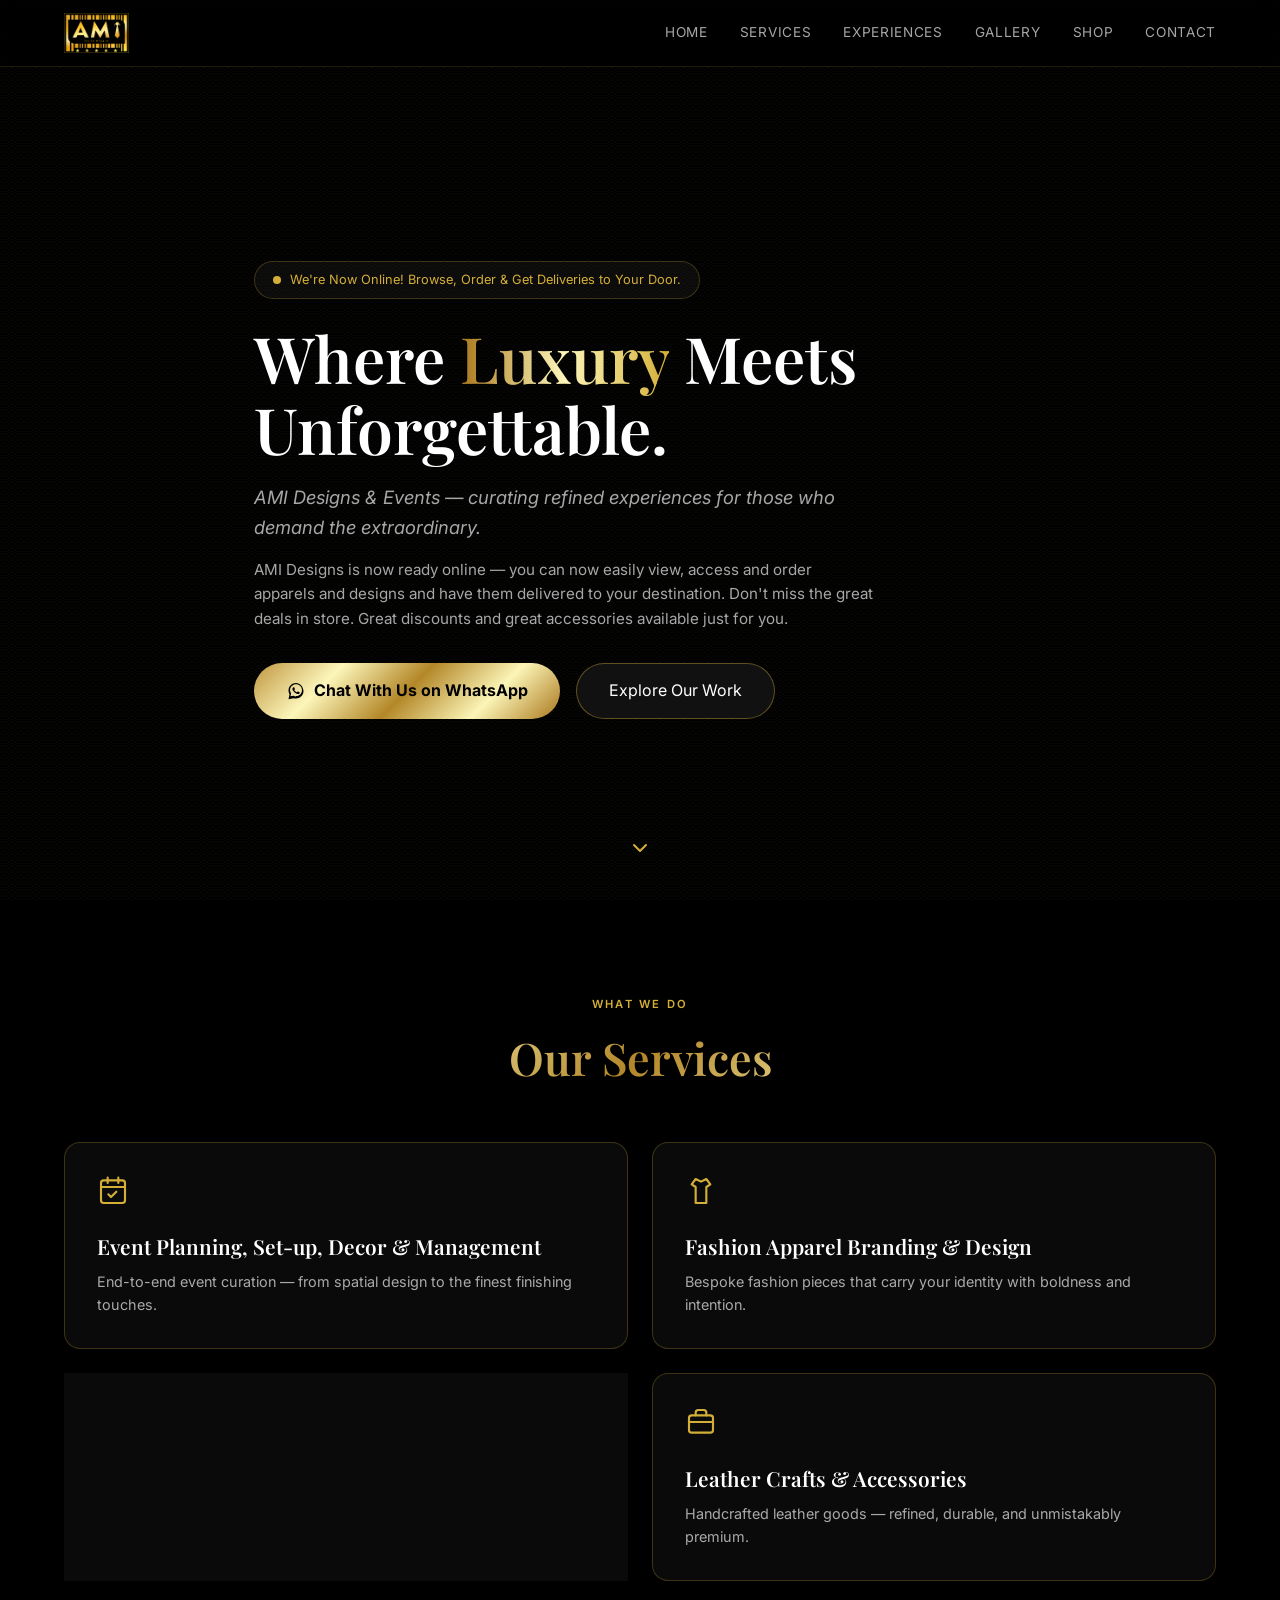
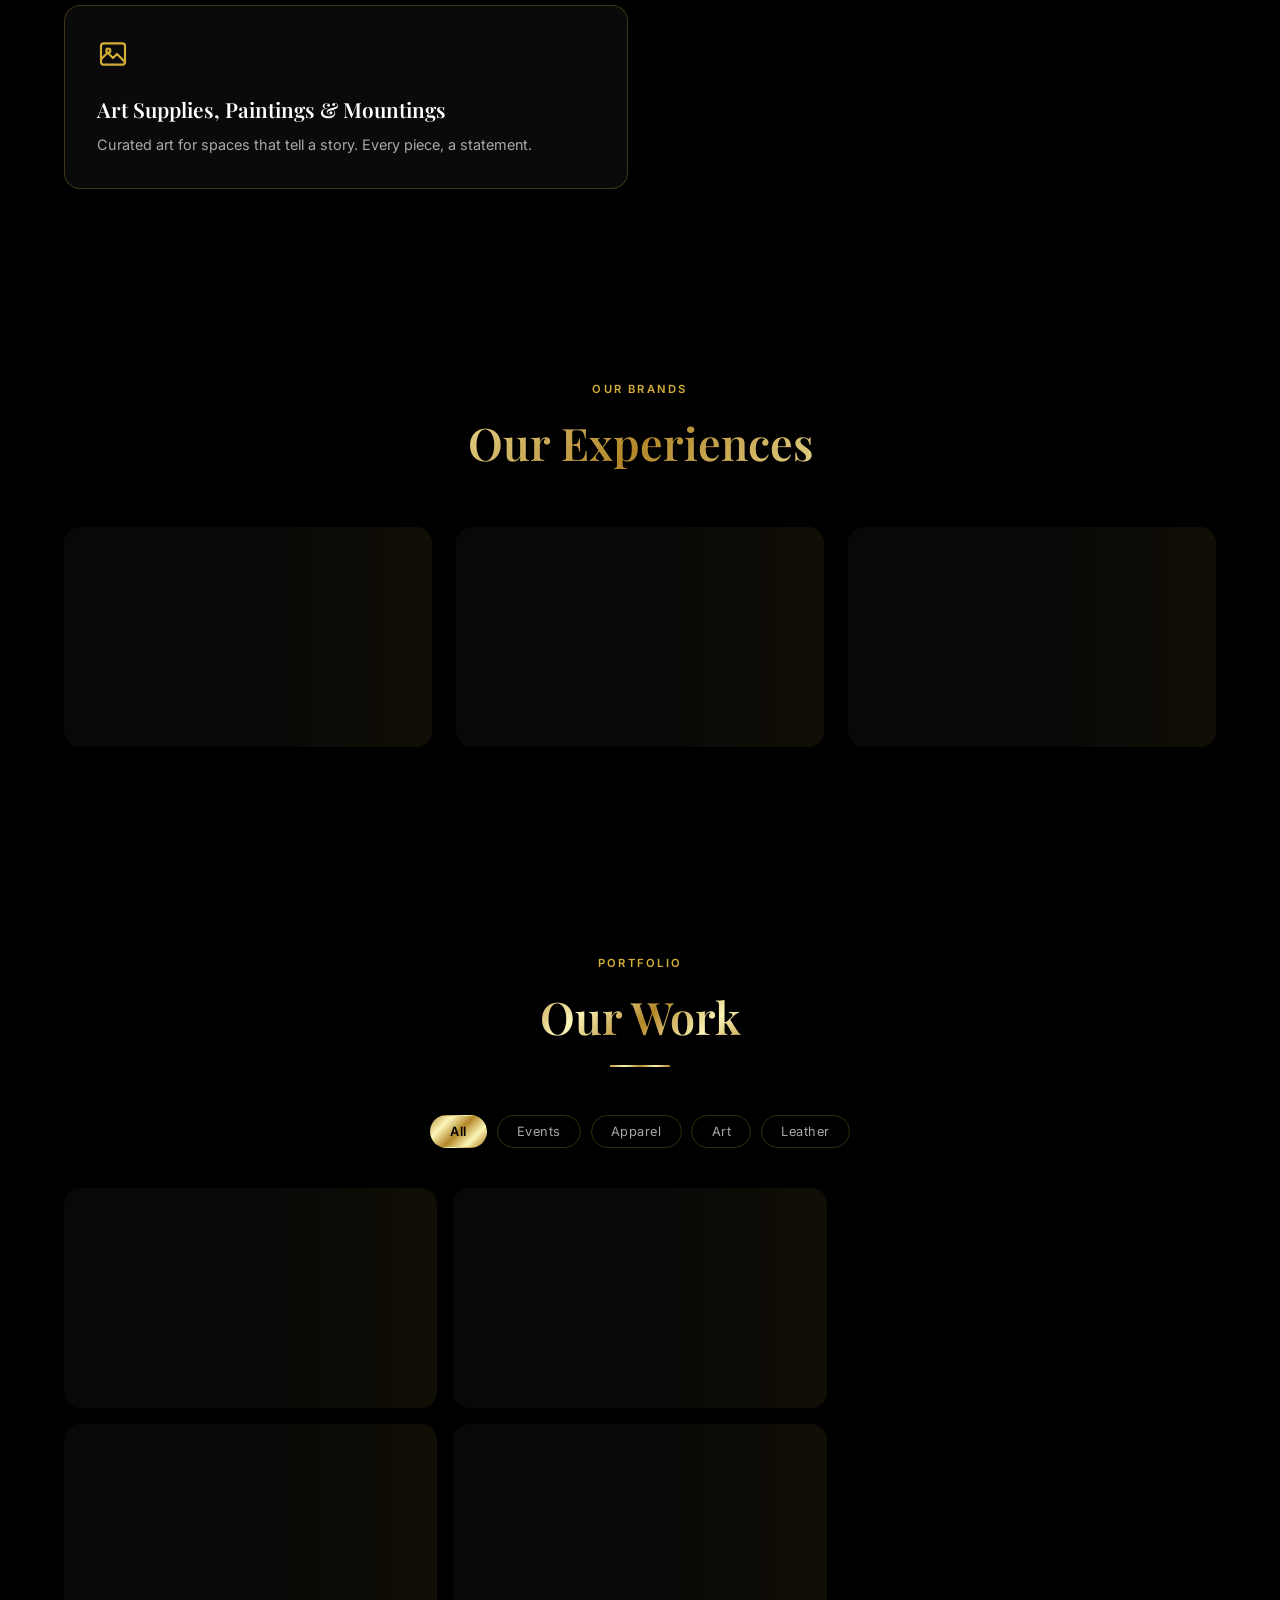
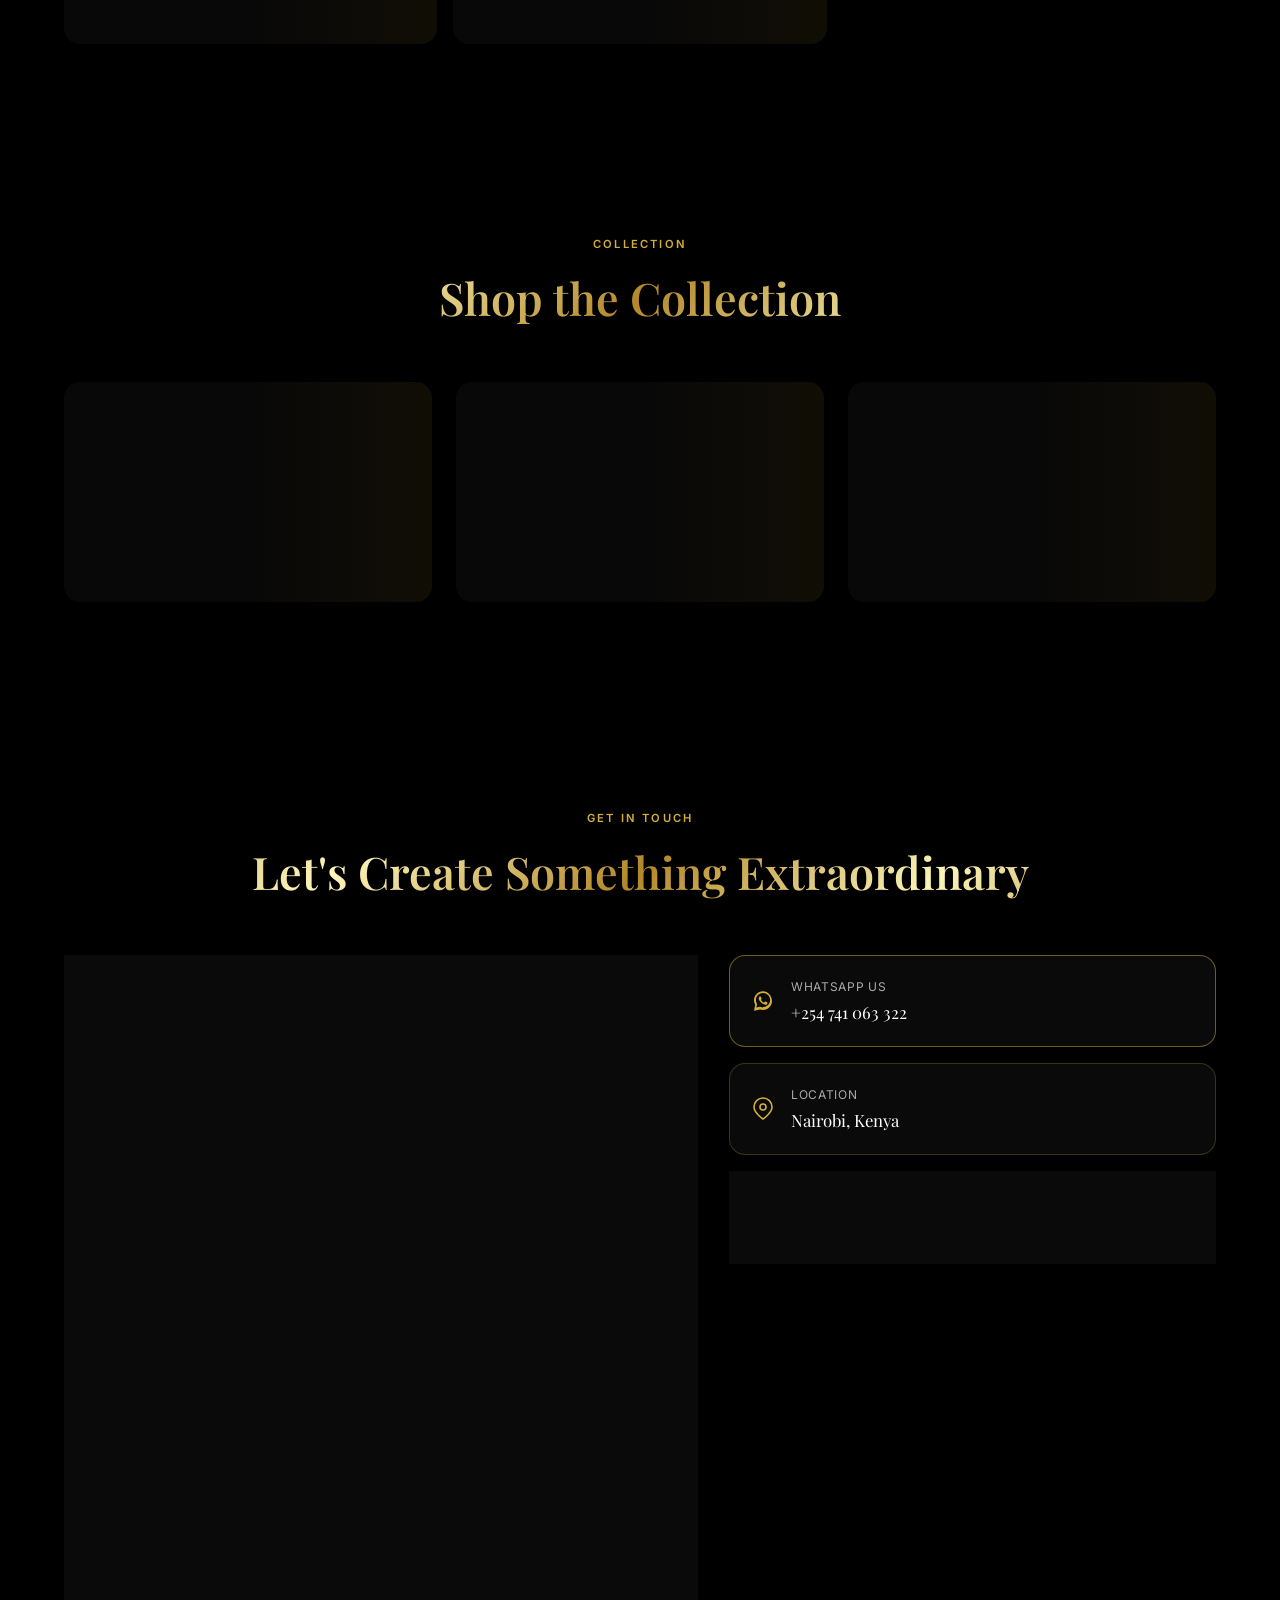
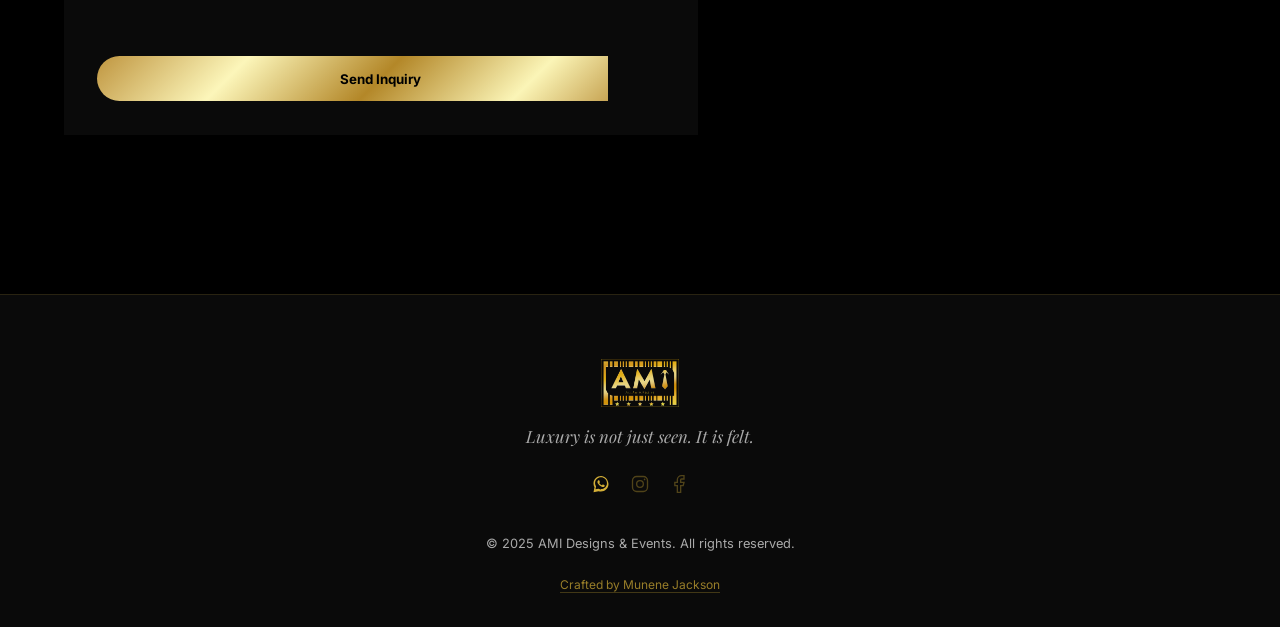
==== index.html @ a90c218c "De-AI pass: outline-only icons, remove em-dashes/emoji from UI copy, reserve gold for positive signa" ====
<!DOCTYPE html>
<html lang="en">
<head>
<meta charset="UTF-8">
<meta name="viewport" content="width=device-width, initial-scale=1.0">
<title>AMI Designs & Events — Where Luxury Meets Unforgettable</title>
<meta name="description" content="AMI Designs & Events — curating refined experiences in event planning, fashion apparel, leather crafts and bespoke art.">
<meta name="theme-color" content="#D4AF37">
<link rel="manifest" href="/manifest.json">
<link rel="icon" type="image/png" sizes="32x32" href="/assets/icons/favicon-32.png">
<link rel="icon" type="image/png" sizes="64x64" href="/assets/icons/favicon-64.png">
<link rel="apple-touch-icon" href="/assets/icons/icon-192.png">

<link rel="preconnect" href="https://fonts.googleapis.com">
<link rel="preconnect" href="https://fonts.gstatic.com" crossorigin>
<link href="https://fonts.googleapis.com/css2?family=Playfair+Display:wght@500;600;700&family=Inter:wght@400;500;600;700&display=swap" rel="stylesheet">

<script src="https://cdn.jsdelivr.net/npm/@supabase/supabase-js@2"></script>
<script src="https://cdn.jsdelivr.net/npm/davidshimjs-qrcodejs@0.0.2/qrcode.min.js"></script>
<script src="https://cdn.jsdelivr.net/npm/html5-qrcode@2.3.8/html5-qrcode.min.js"></script>
<link rel="stylesheet" href="/css/style.css">
</head>
<body>

<!-- ============ HEADER / NAV ============ -->
<header class="site-header">
  <div class="container nav-inner">
    <a href="#home" id="logo-trigger" class="logo-mark" aria-label="AMI Designs & Events — Home">
      <img src="/assets/logo.png" alt="AMI Designs & Events logo" height="44">
    </a>

    <nav class="main-nav" aria-label="Main navigation">
      <a href="#home">Home</a>
      <a href="#services">Services</a>
      <a href="#experiences">Experiences</a>
      <a href="#gallery">Gallery</a>
      <a href="#shop">Shop</a>
      <a href="#contact">Contact</a>
    </nav>

    <button class="hamburger" aria-label="Open menu" aria-expanded="false">
      <span></span><span></span><span></span>
    </button>
  </div>

  <nav class="mobile-nav" aria-label="Mobile navigation" hidden>
    <a href="#home">Home</a>
    <a href="#services">Services</a>
      <a href="#experiences">Experiences</a>
    <a href="#gallery">Gallery</a>
    <a href="#shop">Shop</a>
    <a href="#contact">Contact</a>
  </nav>
</header>

<!-- ============ HERO ============ -->
<section id="home" class="hero">
  <div class="container hero-inner">

    <div class="hero-badge fade-up" style="--delay:100ms">
      <span class="badge-dot"></span>
      We're Now Online! Browse, Order & Get Deliveries to Your Door.
    </div>

    <h1 class="hero-title fade-up" style="--delay:200ms">
      Where <span class="shimmer-text">Luxury</span> Meets Unforgettable.
    </h1>

    <p class="hero-subtitle fade-up" style="--delay:300ms">
      AMI Designs & Events — curating refined experiences for those who demand the extraordinary.
    </p>

    <p class="hero-copy fade-up" style="--delay:400ms">
      AMI Designs is now ready online — you can now easily view, access and order apparels
      and designs and have them delivered to your destination. Don't miss the great deals
      in store. Great discounts and great accessories available just for you.
    </p>

    <div class="hero-actions fade-up" style="--delay:500ms">
      <a class="btn-primary" href="https://wa.me/254741063322?text=Hi%20AMI%20Designs!%20I'd%20like%20to%20know%20more%20about%20your%20services."
         target="_blank" rel="noopener">
        <svg width="20" height="20" viewBox="0 0 32 32" fill="currentColor" aria-hidden="true">
          <path d="M16.02 3C9.4 3 4 8.4 4 15.02c0 2.2.58 4.28 1.6 6.06L4 29l8.1-1.56a11.9 11.9 0 0 0 3.9.66C22.6 28.1 28 22.7 28 16.08 28 9.46 22.62 3 16.02 3zm0 21.6c-1.32 0-2.6-.28-3.78-.82l-.27-.14-4.8.92.94-4.68-.16-.28a9.4 9.4 0 0 1-1.42-4.98c0-5.2 4.24-9.4 9.5-9.4 5.24 0 9.48 4.2 9.48 9.4 0 5.2-4.24 9.4-9.5 9.4zm5.2-7.02c-.28-.14-1.66-.82-1.92-.9-.26-.1-.44-.14-.64.14-.18.28-.74.9-.9 1.08-.16.18-.34.2-.62.08-.28-.14-1.18-.44-2.24-1.4-.82-.74-1.38-1.66-1.54-1.94-.16-.28-.02-.44.12-.58.12-.12.28-.32.42-.48.14-.16.18-.28.28-.46.1-.18.04-.34-.02-.48-.06-.14-.64-1.56-.88-2.14-.24-.56-.48-.48-.64-.5h-.56c-.18 0-.48.08-.74.36-.26.28-1 .98-1 2.4 0 1.42 1.02 2.78 1.16 2.98.14.2 2.02 3.14 4.94 4.4.68.3 1.22.48 1.64.6.68.22 1.32.18 1.82.1.56-.08 1.66-.68 1.9-1.34.24-.66.24-1.22.16-1.34-.08-.12-.26-.18-.54-.32z"/>
        </svg>
        Chat With Us on WhatsApp
      </a>
      <a class="btn-secondary" href="#gallery">Explore Our Work</a>
    </div>

    <a href="#services" class="scroll-cue" aria-label="Scroll down">
      <svg width="24" height="24" viewBox="0 0 24 24" fill="none" stroke="#D4AF37" stroke-width="2" stroke-linecap="round" stroke-linejoin="round" aria-hidden="true">
        <path d="M6 9l6 6 6-6"/>
      </svg>
    </a>

  </div>
</section>

<!-- ============ SERVICES ============ -->
<section id="services" class="services">
  <div class="container">
    <div class="section-head fade-up-scroll">
      <p class="eyebrow">What We Do</p>
      <h2 class="section-title gold-text">Our Services</h2>
    </div>

    <div class="services-grid">

      <div class="glass-card service-card fade-up-scroll" style="--delay:0ms">
        <div class="service-icon">
          <svg width="32" height="32" viewBox="0 0 24 24" fill="none" stroke="currentColor" stroke-width="1.6" stroke-linecap="round" stroke-linejoin="round" aria-hidden="true">
            <rect x="3" y="4" width="18" height="17" rx="2"/>
            <path d="M3 9h18"/><path d="M8 2v4"/><path d="M16 2v4"/>
            <path d="M8.5 14.5l2 2 4-4"/>
          </svg>
        </div>
        <h3 class="service-title">Event Planning, Set-up, Decor &amp; Management</h3>
        <p class="service-desc">End-to-end event curation — from spatial design to the finest finishing touches.</p>
      </div>

      <div class="glass-card service-card fade-up-scroll" style="--delay:100ms">
        <div class="service-icon">
          <svg width="32" height="32" viewBox="0 0 24 24" fill="none" stroke="currentColor" stroke-width="1.6" stroke-linecap="round" stroke-linejoin="round" aria-hidden="true">
            <path d="M8 3l4 2 4-2 3 4-3 2v12H8V9L5 7l3-4z"/>
          </svg>
        </div>
        <h3 class="service-title">Fashion Apparel Branding &amp; Design</h3>
        <p class="service-desc">Bespoke fashion pieces that carry your identity with boldness and intention.</p>
      </div>

      <div class="glass-card service-card fade-up-scroll" style="--delay:200ms">
        <div class="service-icon">
          <svg width="32" height="32" viewBox="0 0 24 24" fill="none" stroke="currentColor" stroke-width="1.6" stroke-linecap="round" stroke-linejoin="round" aria-hidden="true">
            <path d="M3 21c3-1 5-3 6-6l9-9-3-3-9 9c-3 1-5 3-6 6z"/>
            <circle cx="18" cy="6" r="1.4"/>
          </svg>
        </div>
        <h3 class="service-title">Customized Art &amp; Event Packages</h3>
        <p class="service-desc">Tailored creative packages for clients who refuse to settle for ordinary.</p>
      </div>

      <div class="glass-card service-card fade-up-scroll" style="--delay:300ms">
        <div class="service-icon">
          <svg width="32" height="32" viewBox="0 0 24 24" fill="none" stroke="currentColor" stroke-width="1.6" stroke-linecap="round" stroke-linejoin="round" aria-hidden="true">
            <path d="M8 7V5a2 2 0 0 1 2-2h4a2 2 0 0 1 2 2v2"/>
            <rect x="3" y="7" width="18" height="13" rx="2"/>
            <path d="M3 12h18"/>
          </svg>
        </div>
        <h3 class="service-title">Leather Crafts &amp; Accessories</h3>
        <p class="service-desc">Handcrafted leather goods — refined, durable, and unmistakably premium.</p>
      </div>

      <div class="glass-card service-card fade-up-scroll" style="--delay:400ms">
        <div class="service-icon">
          <svg width="32" height="32" viewBox="0 0 24 24" fill="none" stroke="currentColor" stroke-width="1.6" stroke-linecap="round" stroke-linejoin="round" aria-hidden="true">
            <rect x="3" y="4" width="18" height="16" rx="2"/>
            <circle cx="8.5" cy="9.5" r="1.5"/>
            <path d="M3 16l5-5 4 4 3-3 6 6"/>
          </svg>
        </div>
        <h3 class="service-title">Art Supplies, Paintings &amp; Mountings</h3>
        <p class="service-desc">Curated art for spaces that tell a story. Every piece, a statement.</p>
      </div>

    </div>
  </div>
</section>

<!-- ============ EXPERIENCES / SUB-BRANDS ============ -->
<section id="experiences" class="experiences">
  <div class="container">
    <div class="section-head fade-up-scroll">
      <p class="eyebrow">Our Brands</p>
      <h2 class="section-title gold-text">Our Experiences</h2>
    </div>

    <div id="brands-grid" class="brands-grid" aria-live="polite">
      <div class="gallery-skeleton"></div>
      <div class="gallery-skeleton"></div>
      <div class="gallery-skeleton"></div>
    </div>

    <p id="brands-empty" class="gallery-empty" hidden>More experiences coming soon.</p>
  </div>
</section>

<!-- Brand Detail Modal -->
<div id="brand-modal" class="lightbox brand-modal" hidden>
  <button class="lightbox-close brand-modal-close" aria-label="Close">&times;</button>
  <div class="brand-modal-content glass-card">
    <img id="brand-modal-img" class="brand-modal-img" src="" alt="" hidden>
    <p id="brand-modal-tagline" class="eyebrow"></p>
    <h3 id="brand-modal-name" class="brand-modal-name gold-text"></h3>
    <p id="brand-modal-description" class="brand-modal-description"></p>
    <ul id="brand-modal-highlights" class="brand-modal-highlights"></ul>
    <div id="brand-modal-tickets" class="brand-modal-tickets" hidden>
      <hr class="brand-modal-divider">
      <p class="eyebrow">Upcoming Event</p>
      <h4 id="event-title" class="event-title"></h4>
      <p id="event-meta" class="event-meta"></p>
      <p id="event-description" class="event-description"></p>
      <div id="ticket-types-list" class="ticket-types-list"></div>
    </div>
  </div>
</div>

<!-- ============ GALLERY ============ -->
<section id="gallery" class="gallery">
  <div class="container">
    <div class="section-head fade-up-scroll">
      <p class="eyebrow">Portfolio</p>
      <h2 class="section-title gold-text gallery-heading">Our Work</h2>
    </div>

    <div class="filter-tabs" role="tablist" aria-label="Filter gallery by category">
      <button class="filter-tab active" data-filter="All">All</button>
      <button class="filter-tab" data-filter="Events">Events</button>
      <button class="filter-tab" data-filter="Apparel">Apparel</button>
      <button class="filter-tab" data-filter="Art">Art</button>
      <button class="filter-tab" data-filter="Leather">Leather</button>
    </div>

    <div id="gallery-grid" class="gallery-grid" aria-live="polite">
      <!-- Skeleton loaders shown by default while Supabase data loads -->
      <div class="gallery-skeleton"></div>
      <div class="gallery-skeleton"></div>
      <div class="gallery-skeleton"></div>
      <div class="gallery-skeleton"></div>
    </div>

    <p id="gallery-empty" class="gallery-empty" hidden>
      No gallery items yet — check back soon.
    </p>
  </div>
</section>

<!-- ============ SHOP ============ -->
<section id="shop" class="shop">
  <div class="container">
    <div class="section-head fade-up-scroll">
      <p class="eyebrow">Collection</p>
      <h2 class="section-title gold-text">Shop the Collection</h2>
    </div>

    <div id="shop-categories-grid" class="brands-grid" aria-live="polite">
      <div class="gallery-skeleton"></div>
      <div class="gallery-skeleton"></div>
      <div class="gallery-skeleton"></div>
    </div>

    <p id="shop-categories-empty" class="gallery-empty" hidden>
      No categories yet — check back soon.
    </p>
  </div>
</section>

<!-- ============ CONTACT ============ -->
<section id="contact" class="contact">
  <div class="container">
    <div class="section-head fade-up-scroll">
      <p class="eyebrow">Get In Touch</p>
      <h2 class="section-title gold-text">Let's Create Something Extraordinary</h2>
    </div>

    <div class="contact-grid">

      <form id="inquiry-form" class="glass-card contact-form fade-up-scroll" style="--delay:0ms" novalidate>
        <div class="form-row">
          <label for="inq-name">Name</label>
          <input type="text" id="inq-name" name="name" required autocomplete="name">
        </div>

        <div class="form-row">
          <label for="inq-email">Email</label>
          <input type="email" id="inq-email" name="email" required autocomplete="email">
        </div>

        <div class="form-row">
          <label for="inq-phone">Phone</label>
          <input type="tel" id="inq-phone" name="phone" required autocomplete="tel">
        </div>

        <div class="form-row">
          <label for="inq-event-type">Event Type</label>
          <select id="inq-event-type" name="event_type" required>
            <option value="" disabled selected>Select an event type</option>
            <option value="Wedding">Wedding</option>
            <option value="Corporate">Corporate</option>
            <option value="Birthday">Birthday</option>
            <option value="Fashion Shoot">Fashion Shoot</option>
            <option value="Private Function">Private Function</option>
            <option value="Other">Other</option>
          </select>
        </div>

        <div class="form-row">
          <label for="inq-date">Event Date</label>
          <input type="date" id="inq-date" name="event_date">
        </div>

        <div class="form-row">
          <label for="inq-budget">Budget Range</label>
          <select id="inq-budget" name="budget">
            <option value="" disabled selected>Select a budget range</option>
            <option value="Under KES 50,000">Under KES 50,000</option>
            <option value="KES 50,000 - 150,000">KES 50,000 - 150,000</option>
            <option value="KES 150,000 - 500,000">KES 150,000 - 500,000</option>
            <option value="KES 500,000+">KES 500,000+</option>
          </select>
        </div>

        <div class="form-row">
          <label for="inq-message">Message</label>
          <textarea id="inq-message" name="message" rows="4" required></textarea>
        </div>

        <button type="submit" class="btn-primary form-submit-btn">
          <span class="btn-text">Send Inquiry</span>
        </button>
      </form>

      <div class="contact-info fade-up-scroll" style="--delay:150ms">
        <a class="glass-card contact-info-item whatsapp-highlight" href="https://wa.me/254741063322?text=Hi%20AMI%20Designs!%20I'd%20like%20to%20enquire%20about%20your%20services." target="_blank" rel="noopener">
          <svg width="24" height="24" viewBox="0 0 32 32" fill="currentColor" aria-hidden="true">
            <path d="M16.02 3C9.4 3 4 8.4 4 15.02c0 2.2.58 4.28 1.6 6.06L4 29l8.1-1.56a11.9 11.9 0 0 0 3.9.66C22.6 28.1 28 22.7 28 16.08 28 9.46 22.62 3 16.02 3zm0 21.6c-1.32 0-2.6-.28-3.78-.82l-.27-.14-4.8.92.94-4.68-.16-.28a9.4 9.4 0 0 1-1.42-4.98c0-5.2 4.24-9.4 9.5-9.4 5.24 0 9.48 4.2 9.48 9.4 0 5.2-4.24 9.4-9.5 9.4zm5.2-7.02c-.28-.14-1.66-.82-1.92-.9-.26-.1-.44-.14-.64.14-.18.28-.74.9-.9 1.08-.16.18-.34.2-.62.08-.28-.14-1.18-.44-2.24-1.4-.82-.74-1.38-1.66-1.54-1.94-.16-.28-.02-.44.12-.58.12-.12.28-.32.42-.48.14-.16.18-.28.28-.46.1-.18.04-.34-.02-.48-.06-.14-.64-1.56-.88-2.14-.24-.56-.48-.48-.64-.5h-.56c-.18 0-.48.08-.74.36-.26.28-1 .98-1 2.4 0 1.42 1.02 2.78 1.16 2.98.14.2 2.02 3.14 4.94 4.4.68.3 1.22.48 1.64.6.68.22 1.32.18 1.82.1.56-.08 1.66-.68 1.9-1.34.24-.66.24-1.22.16-1.34-.08-.12-.26-.18-.54-.32z"/>
          </svg>
          <div>
            <p class="contact-info-label">WhatsApp Us</p>
            <p class="contact-info-value">+254 741 063 322</p>
          </div>
        </a>

        <div class="glass-card contact-info-item">
          <svg width="24" height="24" viewBox="0 0 24 24" fill="none" stroke="currentColor" stroke-width="1.6" stroke-linecap="round" stroke-linejoin="round" aria-hidden="true">
            <path d="M21 10c0 6-9 12-9 12s-9-6-9-12a9 9 0 0 1 18 0z"/>
            <circle cx="12" cy="10" r="3"/>
          </svg>
          <div>
            <p class="contact-info-label">Location</p>
            <p class="contact-info-value">Nairobi, Kenya</p>
          </div>
        </div>

        <div class="glass-card contact-info-item">
          <svg width="24" height="24" viewBox="0 0 24 24" fill="none" stroke="currentColor" stroke-width="1.6" stroke-linecap="round" stroke-linejoin="round" aria-hidden="true">
            <rect x="3" y="5" width="18" height="14" rx="2"/>
            <path d="M3 7l9 6 9-6"/>
          </svg>
          <div>
            <p class="contact-info-label">Email</p>
            <p class="contact-info-value">artmadeitems@gmail.com</p>
          </div>
        </div>
      </div>

    </div>
  </div>
</section>

<!-- ============ FOOTER ============ -->
<footer class="site-footer">
  <div class="container footer-inner">
    <img src="/assets/logo.png" alt="AMI Designs & Events logo" class="footer-logo">
    <p class="footer-tagline">Luxury is not just seen. It is felt.</p>

    <div class="footer-socials">
      <a href="https://wa.me/254741063322" target="_blank" rel="noopener" aria-label="WhatsApp">
        <svg width="20" height="20" viewBox="0 0 32 32" fill="currentColor" aria-hidden="true">
          <path d="M16.02 3C9.4 3 4 8.4 4 15.02c0 2.2.58 4.28 1.6 6.06L4 29l8.1-1.56a11.9 11.9 0 0 0 3.9.66C22.6 28.1 28 22.7 28 16.08 28 9.46 22.62 3 16.02 3zm0 21.6c-1.32 0-2.6-.28-3.78-.82l-.27-.14-4.8.92.94-4.68-.16-.28a9.4 9.4 0 0 1-1.42-4.98c0-5.2 4.24-9.4 9.5-9.4 5.24 0 9.48 4.2 9.48 9.4 0 5.2-4.24 9.4-9.5 9.4zm5.2-7.02c-.28-.14-1.66-.82-1.92-.9-.26-.1-.44-.14-.64.14-.18.28-.74.9-.9 1.08-.16.18-.34.2-.62.08-.28-.14-1.18-.44-2.24-1.4-.82-.74-1.38-1.66-1.54-1.94-.16-.28-.02-.44.12-.58.12-.12.28-.32.42-.48.14-.16.18-.28.28-.46.1-.18.04-.34-.02-.48-.06-.14-.64-1.56-.88-2.14-.24-.56-.48-.48-.64-.5h-.56c-.18 0-.48.08-.74.36-.26.28-1 .98-1 2.4 0 1.42 1.02 2.78 1.16 2.98.14.2 2.02 3.14 4.94 4.4.68.3 1.22.48 1.64.6.68.22 1.32.18 1.82.1.56-.08 1.66-.68 1.9-1.34.24-.66.24-1.22.16-1.34-.08-.12-.26-.18-.54-.32z"/>
        </svg>
      </a>
      <span class="footer-social-placeholder" title="Instagram — coming soon">
        <svg width="20" height="20" viewBox="0 0 24 24" fill="none" stroke="currentColor" stroke-width="1.6" aria-hidden="true">
          <rect x="3" y="3" width="18" height="18" rx="5"/>
          <circle cx="12" cy="12" r="4"/>
          <circle cx="17.5" cy="6.5" r="1" fill="currentColor" stroke="none"/>
        </svg>
      </span>
      <span class="footer-social-placeholder" title="Facebook — coming soon">
        <svg width="20" height="20" viewBox="0 0 24 24" fill="none" stroke="currentColor" stroke-width="1.6" aria-hidden="true">
          <path d="M18 2h-3a5 5 0 0 0-5 5v3H7v4h3v8h4v-8h3l1-4h-4V7a1 1 0 0 1 1-1h3z"/>
        </svg>
      </span>
    </div>

    <p class="footer-copyright">&copy; 2025 AMI Designs & Events. All rights reserved.</p>

    <a href="https://jac-s-hub.vercel.app/" target="_blank" rel="noopener" class="footer-credit">
      Crafted by Munene Jackson
    </a>
  </div>
</footer>

<!-- Toast -->
<div id="toast" class="toast" hidden></div>

<!-- ============ ADMIN OVERLAY ============ -->
<div id="admin-overlay" class="admin-overlay" hidden>
  <div class="admin-panel glass-card">

    <div id="admin-login" class="admin-login">
      <button id="admin-close-btn" class="admin-close" aria-label="Close">&times;</button>
      <h2 class="gold-text admin-heading">Admin Login</h2>
      <form id="admin-login-form" class="admin-login-form">
        <div class="form-row">
          <label for="admin-email">Email</label>
          <input type="email" id="admin-email" required autocomplete="username">
        </div>
        <div class="form-row">
          <label for="admin-password">Password</label>
          <input type="password" id="admin-password" required autocomplete="current-password">
        </div>
        <p id="admin-login-error" class="admin-error" hidden></p>
        <button type="submit" class="btn-primary form-submit-btn">Log In</button>
      </form>
    </div>

    <div id="admin-dashboard" class="admin-dashboard" hidden>
      <div class="admin-dash-header">
        <h2 class="gold-text admin-heading">Admin Dashboard</h2>
        <button id="admin-logout-btn" class="btn-secondary">Logout</button>
      </div>

      <div class="admin-tabs">
        <button class="admin-tab active" data-tab="inquiries">Inquiries</button>
        <button class="admin-tab" data-tab="brands">Experiences</button>
        <button class="admin-tab" data-tab="ticketing">Ticketing</button>
        <button class="admin-tab" data-tab="gallery">Gallery Manager</button>
        <button class="admin-tab" data-tab="products">Products</button>
        <button class="admin-tab" data-tab="stats">Stats</button>
      </div>

      <div id="admin-tab-inquiries" class="admin-tab-content">
        <div id="admin-inquiries-list"></div>
      </div>

      <div id="admin-tab-brands" class="admin-tab-content" hidden>
        <button id="admin-add-brand-btn" class="btn-primary">+ Add Experience</button>
        <div id="admin-brand-form-wrap" class="admin-inline-form-wrap" hidden>
          <form id="brand-form" class="admin-inline-form admin-product-form">
            <input type="hidden" id="brand-id">
            <input type="text" id="brand-name" placeholder="Brand name" required>
            <input type="text" id="brand-tagline" placeholder="Tagline">
            <textarea id="brand-description" placeholder="Description (use blank lines to separate paragraphs)" rows="5" required></textarea>
            <textarea id="brand-highlights" placeholder="Highlights, one per line" rows="4"></textarea>
            <div class="admin-file-row">
              <input type="file" id="brand-image-file" accept="image/*">
              <img id="brand-image-preview" class="admin-image-preview" hidden alt="Preview">
            </div>
            <div class="admin-form-actions">
              <button type="submit" class="btn-primary">Save Experience</button>
              <button type="button" id="brand-cancel-btn" class="btn-secondary">Cancel</button>
            </div>
          </form>
        </div>
        <div id="admin-brands-list" class="admin-gallery-list"></div>
      </div>

      <div id="admin-tab-gallery" class="admin-tab-content" hidden>
        <form id="gallery-upload-form" class="admin-inline-form">
          <input type="file" id="gallery-file" accept="image/*" required>
          <input type="text" id="gallery-title" placeholder="Title" required>
          <select id="gallery-category" required>
            <option value="" disabled selected>Category</option>
            <option value="Events">Events</option>
            <option value="Apparel">Apparel</option>
            <option value="Art">Art</option>
            <option value="Leather">Leather</option>
          </select>
          <button type="submit" class="btn-primary">Upload</button>
        </form>
        <div id="admin-gallery-list" class="admin-gallery-list"></div>
      </div>

      <div id="admin-tab-products" class="admin-tab-content" hidden>
        <div id="admin-categories-section">
          <p class="eyebrow">Categories</p>
          <button id="admin-add-category-btn" class="btn-primary">+ Add Category</button>
          <div id="admin-category-form-wrap" hidden>
            <form id="category-form" class="admin-inline-form admin-product-form">
              <input type="hidden" id="category-id">
              <input type="text" id="category-name" placeholder="Category name (e.g. Merchandise)" required>
              <textarea id="category-description" placeholder="Short description" rows="2"></textarea>
              <div class="admin-file-row">
                <input type="file" id="category-image-file" accept="image/*">
                <img id="category-image-preview" class="admin-image-preview" hidden alt="Preview">
              </div>
              <div class="admin-form-actions">
                <button type="submit" class="btn-primary">Save Category</button>
                <button type="button" id="category-cancel-btn" class="btn-secondary">Cancel</button>
              </div>
            </form>
          </div>
          <div id="admin-categories-list" class="admin-gallery-list"></div>
        </div>
        <hr class="brand-modal-divider">
        <p class="eyebrow">Products</p>
        <button id="admin-add-product-btn" class="btn-primary">+ Add Product</button>
        <div id="admin-product-form-wrap" class="admin-inline-form-wrap" hidden>
          <form id="product-form" class="admin-inline-form admin-product-form">
            <input type="hidden" id="product-id">
            <input type="text" id="product-name" placeholder="Product name" required>
            <textarea id="product-description" placeholder="Description" rows="2"></textarea>
            <input type="number" id="product-price" placeholder="Price (KES)" step="0.01">
            <select id="product-category" required><option value="" disabled selected>Loading categories…</option></select>
            <input type="hidden" id="product-image-url">
            <div class="admin-file-row">
              <input type="file" id="product-image-file" accept="image/*">
              <img id="product-image-preview" class="admin-image-preview" hidden alt="Preview">
            </div>
            <label class="admin-toggle"><input type="checkbox" id="product-in-stock" checked> In Stock</label>
            <div class="admin-form-actions">
              <button type="submit" class="btn-primary">Save Product</button>
              <button type="button" id="product-cancel-btn" class="btn-secondary">Cancel</button>
            </div>
          </form>
        </div>
        <div id="admin-products-list" class="admin-products-list"></div>
      </div>

      <div id="admin-tab-stats" class="admin-tab-content" hidden>
        <div class="stats-cards">
          <div class="glass-card stats-card"><p class="stats-number" id="stat-inquiries">0</p><p class="stats-label">Total Inquiries</p></div>
          <div class="glass-card stats-card"><p class="stats-number" id="stat-gallery">0</p><p class="stats-label">Gallery Items</p></div>
          <div class="glass-card stats-card"><p class="stats-number" id="stat-products">0</p><p class="stats-label">Products Listed</p></div>
        </div>
        <div class="stats-chart glass-card">
          <p class="eyebrow">Inquiry Volume by Status</p>
          <div id="stats-bar-chart" class="bar-chart"></div>
        </div>
      </div>

      <div id="admin-tab-ticketing" class="admin-tab-content" hidden>
        <div class="admin-tabs admin-subtabs">
          <button class="admin-subtab active" data-subtab="scan">Scan Ticket</button>
          <button class="admin-subtab" data-subtab="sales">All Tickets</button>
        </div>
        <div id="admin-subtab-scan" class="admin-subtab-content">
          <div id="qr-reader" class="qr-reader"></div>
          <button id="start-scanner-btn" class="btn-primary">Start Camera Scanner</button>
          <div id="scan-result" class="scan-result"></div>
        </div>
        <div id="admin-subtab-sales" class="admin-subtab-content" hidden>
          <div id="admin-tickets-list"></div>
        </div>
      </div>

    </div>
  </div>
</div>

<!-- Ticket Purchase Modal -->
<div id="ticket-purchase-modal" class="lightbox" hidden>
  <button class="lightbox-close ticket-modal-close" data-modal="ticket-purchase-modal" aria-label="Close">&times;</button>
  <div class="brand-modal-content glass-card">
    <p class="eyebrow">Get Your Ticket</p>
    <h3 id="purchase-ticket-type-name" class="brand-modal-name gold-text"></h3>
    <form id="ticket-purchase-form" class="admin-login-form">
      <input type="hidden" id="purchase-ticket-type-id">
      <div class="form-row"><label for="buyer-name">Full Name</label><input type="text" id="buyer-name" required></div>
      <div class="form-row"><label for="buyer-whatsapp">WhatsApp Number</label><input type="tel" id="buyer-whatsapp" placeholder="2547XXXXXXXX" required></div>
      <p id="ticket-purchase-error" class="admin-error" hidden></p>
      <button type="submit" class="btn-primary form-submit-btn">Get Ticket</button>
    </form>
  </div>
</div>

<!-- Ticket Confirmation Modal -->
<div id="ticket-confirmation-modal" class="lightbox" hidden>
  <button class="lightbox-close ticket-modal-close" data-modal="ticket-confirmation-modal" aria-label="Close">&times;</button>
  <div class="brand-modal-content glass-card ticket-confirmation">
    <p class="eyebrow">Ticket Confirmed</p>
    <h3 id="confirmation-event-title" class="brand-modal-name gold-text"></h3>
    <div id="confirmation-qr" class="confirmation-qr"></div>
    <p id="confirmation-code" class="confirmation-code"></p>
    <p id="confirmation-details" class="confirmation-details"></p>
    <button id="confirmation-whatsapp-btn" class="btn-primary" type="button">Share on WhatsApp</button>
    <button id="confirmation-download-btn" class="btn-secondary" type="button" style="margin-top:0.6rem;">Download Ticket Image</button>
  </div>
</div>

<!-- Admin: Manage Event & Ticket Types -->
<div id="admin-event-modal" class="lightbox" hidden>
  <button class="lightbox-close" id="admin-event-modal-close" aria-label="Close">&times;</button>
  <div class="brand-modal-content glass-card admin-event-modal-content">
    <p class="eyebrow">Manage Event</p>
    <h3 id="admin-event-brand-name" class="brand-modal-name gold-text"></h3>

    <form id="admin-event-form" class="admin-inline-form admin-product-form">
      <input type="hidden" id="admin-event-brand-id">
      <input type="text" id="admin-event-title" placeholder="Event title">
      <input type="datetime-local" id="admin-event-date">
      <input type="text" id="admin-event-location" placeholder="Location">
      <textarea id="admin-event-description" placeholder="Event description" rows="3"></textarea>
      <label class="admin-toggle"><input type="checkbox" id="admin-event-active"> Ticket sales are live on the site</label>
      <button type="submit" class="btn-primary">Save Event Details</button>
    </form>

    <hr class="brand-modal-divider">
    <p class="eyebrow">Ticket Types</p>
    <button id="admin-add-ticket-type-btn" class="btn-primary">+ Add Ticket Type</button>
    <div id="admin-ticket-type-form-wrap" hidden>
      <form id="admin-ticket-type-form" class="admin-inline-form admin-product-form">
        <input type="hidden" id="ticket-type-id">
        <input type="text" id="ticket-type-name" placeholder="e.g. Early Bird - Couple" required>
        <input type="number" id="ticket-type-price" placeholder="Price (KES)" step="0.01" required>
        <input type="number" id="ticket-type-people" placeholder="People admitted per ticket" min="1" value="1" required>
        <input type="number" id="ticket-type-quantity" placeholder="Quantity available" min="1" required>
        <div class="form-row"><label for="ticket-type-expires">Early bird cutoff (optional)</label><input type="datetime-local" id="ticket-type-expires"></div>
        <div class="admin-form-actions">
          <button type="submit" class="btn-primary">Save Ticket Type</button>
          <button type="button" id="ticket-type-cancel-btn" class="btn-secondary">Cancel</button>
        </div>
      </form>
    </div>
    <div id="admin-ticket-types-list" class="admin-ticket-types-list"></div>
  </div>
</div>

<!-- Category Products Modal -->
<div id="category-products-modal" class="lightbox" hidden>
  <button class="lightbox-close" id="category-modal-close" aria-label="Close">&times;</button>
  <div class="brand-modal-content glass-card category-modal-content">
    <p class="eyebrow">Collection</p>
    <h3 id="category-modal-name" class="brand-modal-name gold-text"></h3>
    <p id="category-modal-description" class="brand-modal-description"></p>
    <div id="category-products-grid" class="shop-grid" aria-live="polite"></div>
    <p id="category-products-empty" class="gallery-empty" hidden>No products in this category yet.</p>
  </div>
</div>

<!-- Lightbox -->
<div id="lightbox" class="lightbox" hidden>
  <button class="lightbox-close" aria-label="Close">&times;</button>
  <img id="lightbox-img" src="" alt="">
  <div class="lightbox-caption">
    <p id="lightbox-title"></p>
    <p id="lightbox-category" class="eyebrow"></p>
  </div>
</div>

<script>
  if ('serviceWorker' in navigator) {
    window.addEventListener('load', () => {
      navigator.serviceWorker.register('/service-worker.js');
    });
  }
</script>
<script src="/js/supabase-client.js"></script>
<script src="/js/brands.js"></script>
<script src="/js/gallery.js"></script>
<script src="/js/shop.js"></script>
<script src="/js/contact.js"></script>
<script src="/js/auth.js"></script>
<script src="/js/admin.js"></script>
<script src="/js/tickets.js"></script>
<script src="/js/admin-tickets.js"></script>
<script src="/js/admin-shop-categories.js"></script>
<script src="/js/app.js"></script>
</body>
</html>
---- css/style.css ----
/* ============================================
   AMI DESIGNS & EVENTS — CORE THEME VARIABLES
   ============================================ */
:root {
  --color-bg: #000000;
  --color-surface: #0A0A0A;
  --color-surface-alt: #111111;
  --color-white: #FFFFFF;
  --color-white-muted: rgba(255, 255, 255, 0.65);
  --gold-accent: #D4AF37;
  --gold-gradient: linear-gradient(135deg, #BF953F, #FCF6BA, #B38728, #FBF5B7, #AA771C);
  --card-bg: rgba(255, 255, 255, 0.04);
  --card-border: rgba(212, 175, 55, 0.25);
  --gold-glow: 0 0 18px rgba(212, 175, 55, 0.4);

  --font-heading: 'Playfair Display', 'Cormorant Garamond', serif;
  --font-body: 'Inter', 'DM Sans', sans-serif;

  --transition-base: 350ms ease;
  --radius-card: 16px;
  --radius-pill: 999px;
}

* { margin: 0; padding: 0; box-sizing: border-box; }

html { scroll-behavior: smooth; }

body {
  background-color: var(--color-bg);
  color: var(--color-white);
  font-family: var(--font-body);
  line-height: 1.6;
  min-height: 100vh;
  position: relative;
  overflow-x: hidden;
}

/* Subtle fine linen weave + low-opacity gold grain overlay, pure CSS */
body::before {
  content: "";
  position: fixed;
  inset: 0;
  z-index: -1;
  pointer-events: none;
  background-image:
    repeating-linear-gradient(45deg, rgba(212,175,55,0.03) 0px, rgba(212,175,55,0.03) 1px, transparent 1px, transparent 3px),
    repeating-linear-gradient(-45deg, rgba(255,255,255,0.02) 0px, rgba(255,255,255,0.02) 1px, transparent 1px, transparent 3px);
  background-size: 6px 6px;
}

.gold-text {
  background: var(--gold-gradient);
  -webkit-background-clip: text;
  background-clip: text;
  color: transparent;
}

.container {
  width: 100%;
  max-width: 1200px;
  margin: 0 auto;
  padding: 0 1.5rem;
}

.eyebrow {
  font-size: 0.7rem;
  letter-spacing: 0.2em;
  text-transform: uppercase;
  color: var(--gold-accent);
  font-weight: 600;
}

.btn-primary {
  display: inline-flex;
  align-items: center;
  gap: 0.5rem;
  background: var(--gold-gradient);
  color: #000;
  font-weight: 700;
  padding: 0.9rem 2rem;
  border-radius: var(--radius-pill);
  border: none;
  cursor: pointer;
  text-decoration: none;
  transition: box-shadow var(--transition-base), transform var(--transition-base);
}
.btn-primary:hover {
  box-shadow: var(--gold-glow);
  transform: translateY(-2px);
}

.glass-card {
  background: var(--card-bg);
  backdrop-filter: blur(12px);
  -webkit-backdrop-filter: blur(12px);
  border: 1px solid var(--card-border);
  border-radius: var(--radius-card);
  transition: transform var(--transition-base), box-shadow var(--transition-base), border-color var(--transition-base);
}
.glass-card:hover {
  transform: translateY(-4px);
  border-color: var(--gold-accent);
  box-shadow: var(--gold-glow);
}

/* Fade-up entrance animation, staggered via inline --delay custom property */
.fade-up {
  opacity: 0;
  transform: translateY(24px);
  animation: fadeUp 700ms ease forwards;
  animation-delay: var(--delay, 0ms);
}
@keyframes fadeUp {
  to { opacity: 1; transform: translateY(0); }
}

/* Gold shimmer sweep for hero headline */
.shimmer-text {
  background: linear-gradient(90deg, #AA771C 0%, #FCF6BA 25%, #D4AF37 50%, #FCF6BA 75%, #AA771C 100%);
  background-size: 200% auto;
  -webkit-background-clip: text;
  background-clip: text;
  color: transparent;
  animation: shimmer 4s linear infinite;
}
@keyframes shimmer {
  to { background-position: -200% center; }
}

img { max-width: 100%; display: block; }
a { color: inherit; }
button { font-family: inherit; }

/* ============================================
   HEADER / NAV
   ============================================ */
.site-header {
  position: fixed;
  top: 0; left: 0; right: 0;
  z-index: 100;
  background: rgba(0,0,0,0.7);
  backdrop-filter: blur(10px);
  -webkit-backdrop-filter: blur(10px);
  border-bottom: 1px solid rgba(212,175,55,0.15);
}
.nav-inner {
  display: flex;
  align-items: center;
  justify-content: space-between;
  padding: 0.8rem 1.5rem;
}
.logo-mark img { height: 40px; width: auto; }
.main-nav { display: none; gap: 2rem; }
.main-nav a {
  text-decoration: none;
  font-size: 0.85rem;
  letter-spacing: 0.05em;
  text-transform: uppercase;
  color: var(--color-white-muted);
  transition: color var(--transition-base);
}
.main-nav a:hover { color: var(--gold-accent); }

.hamburger {
  background: none; border: none; cursor: pointer;
  display: flex; flex-direction: column; gap: 5px;
  padding: 0.5rem;
}
.hamburger span {
  width: 22px; height: 2px; background: var(--gold-accent); display: block;
}

@media (min-width: 900px) {
  .main-nav { display: flex; }
  .hamburger { display: none; }
}

/* ============================================
   HERO
   ============================================ */
.hero {
  min-height: 100vh;
  display: flex;
  align-items: center;
  padding-top: 6rem;
  position: relative;
}
.hero-inner {
  max-width: 820px;
  padding-top: 2rem;
}
.hero-badge {
  display: inline-flex;
  align-items: center;
  gap: 0.6rem;
  border: 1px solid var(--card-border);
  background: var(--card-bg);
  padding: 0.5rem 1.1rem;
  border-radius: var(--radius-pill);
  font-size: 0.8rem;
  color: var(--gold-accent);
  margin-bottom: 1.5rem;
}
.badge-dot {
  width: 8px; height: 8px; border-radius: 50%;
  background: var(--gold-accent);
  animation: pulse 1.8s ease-in-out infinite;
}
@keyframes pulse {
  0%, 100% { opacity: 1; transform: scale(1); }
  50% { opacity: 0.4; transform: scale(0.8); }
}
.hero-title {
  font-family: var(--font-heading);
  font-size: clamp(2.2rem, 6vw, 4rem);
  font-weight: 600;
  line-height: 1.1;
  color: var(--color-white);
  margin-bottom: 1.2rem;
}
.hero-subtitle {
  font-style: italic;
  font-size: 1.15rem;
  color: var(--color-white-muted);
  margin-bottom: 1rem;
  max-width: 600px;
}
.hero-copy {
  font-size: 0.95rem;
  color: var(--color-white-muted);
  max-width: 620px;
  margin-bottom: 2rem;
}
.hero-actions {
  display: flex;
  flex-wrap: wrap;
  gap: 1rem;
  margin-bottom: 3rem;
}
.btn-secondary {
  display: inline-flex;
  align-items: center;
  padding: 0.9rem 2rem;
  border-radius: var(--radius-pill);
  border: 1px solid var(--card-border);
  color: var(--color-white);
  text-decoration: none;
  transition: border-color var(--transition-base), color var(--transition-base);
}
.btn-secondary:hover {
  border-color: var(--gold-accent);
  color: var(--gold-accent);
}
.scroll-cue {
  position: absolute;
  bottom: 2rem;
  left: 50%;
  transform: translateX(-50%);
  animation: bounce 2s ease-in-out infinite;
}
@keyframes bounce {
  0%, 100% { transform: translateX(-50%) translateY(0); }
  50% { transform: translateX(-50%) translateY(8px); }
}

/* ============================================
   SERVICES
   ============================================ */
.services {
  padding: 6rem 0;
}
.section-head {
  text-align: center;
  margin-bottom: 3rem;
}
.section-title {
  font-family: var(--font-heading);
  font-size: clamp(2rem, 4vw, 2.8rem);
  font-weight: 600;
  margin-top: 0.5rem;
}
.services-grid {
  display: grid;
  grid-template-columns: 1fr;
  gap: 1.5rem;
}
@media (min-width: 700px) {
  .services-grid { grid-template-columns: 1fr 1fr; }
}
.service-card {
  padding: 2rem;
}
.service-icon {
  color: var(--gold-accent);
  margin-bottom: 1.2rem;
  transition: color var(--transition-base);
}
.service-card:hover .service-icon {
  color: var(--color-white);
}
.service-title {
  font-family: var(--font-heading);
  font-size: 1.3rem;
  font-weight: 600;
  margin-bottom: 0.6rem;
  line-height: 1.3;
}
.service-desc {
  font-size: 0.9rem;
  color: var(--color-white-muted);
}

/* Scroll-triggered fade-up (separate from hero's load-triggered .fade-up) */
.fade-up-scroll {
  opacity: 0;
  transform: translateY(24px);
  transition: opacity 700ms ease, transform 700ms ease;
  transition-delay: var(--delay, 0ms);
}
.fade-up-scroll.in-view {
  opacity: 1;
  transform: translateY(0);
}

/* ============================================
   GALLERY
   ============================================ */
.gallery { padding: 6rem 0; }
.gallery-heading { position: relative; display: inline-block; }
.gallery-heading::after {
  content: "";
  display: block;
  width: 60px;
  height: 2px;
  background: var(--gold-gradient);
  margin: 0.8rem auto 0;
}

.filter-tabs {
  display: flex;
  flex-wrap: wrap;
  justify-content: center;
  gap: 0.6rem;
  margin-bottom: 2.5rem;
}
.filter-tab {
  background: transparent;
  border: 1px solid var(--card-border);
  color: var(--color-white-muted);
  padding: 0.5rem 1.2rem;
  border-radius: var(--radius-pill);
  font-size: 0.8rem;
  letter-spacing: 0.04em;
  cursor: pointer;
  transition: all var(--transition-base);
}
.filter-tab:hover { border-color: var(--gold-accent); color: var(--color-white); }
.filter-tab.active {
  background: var(--gold-gradient);
  color: #000;
  font-weight: 600;
  border-color: transparent;
}

.gallery-grid {
  columns: 1;
  column-gap: 1rem;
}
@media (min-width: 640px) { .gallery-grid { columns: 2; } }
@media (min-width: 1000px) { .gallery-grid { columns: 3; } }

.gallery-item {
  position: relative;
  break-inside: avoid;
  margin-bottom: 1rem;
  border-radius: var(--radius-card);
  overflow: hidden;
  cursor: pointer;
  border: 1px solid var(--card-border);
}
.gallery-item img { width: 100%; height: auto; display: block; transition: transform var(--transition-base); }
.gallery-item:hover img { transform: scale(1.05); }

.gallery-overlay {
  position: absolute;
  inset: 0;
  background: linear-gradient(to top, rgba(0,0,0,0.85) 0%, transparent 60%);
  display: flex;
  flex-direction: column;
  justify-content: flex-end;
  padding: 1rem;
  opacity: 0;
  transition: opacity var(--transition-base);
}
.gallery-item:hover .gallery-overlay { opacity: 1; }
.gallery-item-title { font-family: var(--font-heading); font-weight: 600; font-size: 1.05rem; }
.gallery-item-category { color: var(--gold-accent); margin-top: 0.2rem; }

.gallery-empty {
  text-align: center;
  color: var(--color-white-muted);
  padding: 2rem 0;
}

/* Skeleton shimmer while loading */
.gallery-skeleton {
  height: 220px;
  border-radius: var(--radius-card);
  margin-bottom: 1rem;
  background: linear-gradient(90deg, rgba(255,255,255,0.03) 25%, rgba(212,175,55,0.08) 50%, rgba(255,255,255,0.03) 75%);
  background-size: 200% 100%;
  animation: skeletonShimmer 1.6s ease-in-out infinite;
  break-inside: avoid;
}
@keyframes skeletonShimmer {
  0% { background-position: 200% 0; }
  100% { background-position: -200% 0; }
}

/* ============================================
   LIGHTBOX
   ============================================ */
.lightbox {
  position: fixed;
  inset: 0;
  background: rgba(0,0,0,0.92);
  z-index: 200;
  display: flex;
  align-items: center;
  justify-content: center;
  flex-direction: column;
  padding: 2rem;
}
.lightbox[hidden] {
  display: none;
}
.lightbox img { max-width: min(90vw, 900px); max-height: 75vh; border-radius: 8px; border: 1px solid var(--card-border); }
.lightbox-caption { text-align: center; margin-top: 1rem; }
.lightbox-caption p:first-child { font-family: var(--font-heading); font-size: 1.2rem; margin-bottom: 0.3rem; }
.lightbox-close {
  position: absolute;
  top: 1.5rem; right: 1.5rem;
  background: none; border: none;
  color: var(--gold-accent);
  font-size: 2.2rem;
  line-height: 1;
  cursor: pointer;
}

/* ============================================
   MOBILE NAV
   ============================================ */
.mobile-nav {
  display: flex;
  flex-direction: column;
  background: rgba(0,0,0,0.97);
  border-top: 1px solid rgba(212,175,55,0.15);
}
.mobile-nav[hidden] { display: none; }
.mobile-nav a {
  padding: 1rem 1.5rem;
  text-decoration: none;
  color: var(--color-white-muted);
  border-bottom: 1px solid rgba(255,255,255,0.05);
  font-size: 0.9rem;
  letter-spacing: 0.04em;
  text-transform: uppercase;
}
.mobile-nav a:hover { color: var(--gold-accent); }
.hamburger.open span:nth-child(1) { transform: translateY(7px) rotate(45deg); }
.hamburger.open span:nth-child(2) { opacity: 0; }
.hamburger.open span:nth-child(3) { transform: translateY(-7px) rotate(-45deg); }
.hamburger span { transition: all var(--transition-base); }

@media (min-width: 900px) {
  .mobile-nav { display: none !important; }
}

/* ============================================
   SHOP
   ============================================ */
.shop { padding: 6rem 0; }

.shop-filter-tab {
  background: transparent;
  border: 1px solid var(--card-border);
  color: var(--color-white-muted);
  padding: 0.5rem 1.2rem;
  border-radius: var(--radius-pill);
  font-size: 0.8rem;
  letter-spacing: 0.04em;
  cursor: pointer;
  transition: all var(--transition-base);
}
.shop-filter-tab:hover { border-color: var(--gold-accent); color: var(--color-white); }
.shop-filter-tab.active {
  background: var(--gold-gradient);
  color: #000;
  font-weight: 600;
  border-color: transparent;
}

.shop-grid {
  display: grid;
  grid-template-columns: 1fr;
  gap: 1.5rem;
}
@media (min-width: 640px) { .shop-grid { grid-template-columns: 1fr 1fr; } }
@media (min-width: 1000px) { .shop-grid { grid-template-columns: 1fr 1fr 1fr; } }

.product-card { overflow: hidden; padding: 0; display: flex; flex-direction: column; }
.product-image-wrap { position: relative; width: 100%; aspect-ratio: 1 / 1; overflow: hidden; }
.product-image-wrap img { width: 100%; height: 100%; object-fit: cover; }

.product-card.out-of-stock .product-image-wrap img { filter: grayscale(80%); opacity: 0.5; }

.oos-badge {
  position: absolute;
  top: 0.8rem;
  right: 0.8rem;
  background: var(--gold-gradient);
  color: #000;
  font-size: 0.7rem;
  font-weight: 700;
  letter-spacing: 0.05em;
  text-transform: uppercase;
  padding: 0.35rem 0.7rem;
  border-radius: var(--radius-pill);
}

.product-body { padding: 1.5rem; display: flex; flex-direction: column; gap: 0.4rem; flex: 1; }
.product-name { font-family: var(--font-heading); font-size: 1.15rem; font-weight: 600; }
.product-price { color: var(--gold-accent); font-weight: 600; font-size: 0.95rem; }
.product-desc { color: var(--color-white-muted); font-size: 0.85rem; flex: 1; margin-bottom: 0.8rem; }
.product-order-btn { justify-content: center; width: 100%; font-size: 0.9rem; padding: 0.75rem 1rem; }
.product-order-btn:disabled {
  opacity: 0.5;
  cursor: not-allowed;
}

/* ============================================
   CONTACT
   ============================================ */
.contact { padding: 6rem 0; }

.contact-grid {
  display: grid;
  grid-template-columns: 1fr;
  gap: 2rem;
}
@media (min-width: 900px) {
  .contact-grid { grid-template-columns: 1.3fr 1fr; align-items: start; }
}

.contact-form { padding: 2rem; display: flex; flex-direction: column; gap: 1.1rem; }
.form-row { display: flex; flex-direction: column; gap: 0.4rem; }
.form-row label {
  font-size: 0.75rem;
  letter-spacing: 0.08em;
  text-transform: uppercase;
  color: var(--gold-accent);
}
.form-row input,
.form-row select,
.form-row textarea {
  background: rgba(255,255,255,0.03);
  border: 1px solid var(--card-border);
  border-radius: 8px;
  padding: 0.75rem 1rem;
  color: var(--color-white);
  font-family: var(--font-body);
  font-size: 0.9rem;
  transition: border-color var(--transition-base);
}
.form-row input:focus,
.form-row select:focus,
.form-row textarea:focus {
  outline: none;
  border-color: var(--gold-accent);
}
.form-row select option { background: #111; color: #fff; }
.form-row textarea { resize: vertical; }

.form-submit-btn { justify-content: center; margin-top: 0.5rem; }
.form-submit-btn:disabled { opacity: 0.6; cursor: not-allowed; }

.contact-info { display: flex; flex-direction: column; gap: 1rem; }
.contact-info-item {
  display: flex;
  align-items: center;
  gap: 1rem;
  padding: 1.3rem;
  text-decoration: none;
  color: var(--color-white);
}
.contact-info-item svg { color: var(--gold-accent); flex-shrink: 0; }
.contact-info-label { font-size: 0.75rem; letter-spacing: 0.06em; text-transform: uppercase; color: var(--color-white-muted); }
.contact-info-value { font-family: var(--font-heading); font-size: 1.05rem; margin-top: 0.15rem; }
.whatsapp-highlight { border-color: rgba(212,175,55,0.5); }

/* ============================================
   TOAST
   ============================================ */
.toast {
  position: fixed;
  bottom: 1.5rem;
  left: 50%;
  transform: translateX(-50%) translateY(20px);
  background: var(--gold-gradient);
  color: #000;
  font-weight: 600;
  font-size: 0.9rem;
  padding: 1rem 1.5rem;
  border-radius: var(--radius-pill);
  box-shadow: 0 8px 24px rgba(0,0,0,0.4);
  z-index: 300;
  opacity: 0;
  transition: opacity 400ms ease, transform 400ms ease;
  max-width: 90vw;
  text-align: center;
}
.toast.show { opacity: 1; transform: translateX(-50%) translateY(0); }
.toast-error { background: linear-gradient(135deg, #7a1f1f, #b33d3d); color: #fff; }

/* ============================================
   CONTACT
   ============================================ */
.contact { padding: 6rem 0; }

.contact-grid {
  display: grid;
  grid-template-columns: 1fr;
  gap: 2rem;
}
@media (min-width: 900px) {
  .contact-grid { grid-template-columns: 1.3fr 1fr; align-items: start; }
}

.contact-form { padding: 2rem; display: flex; flex-direction: column; gap: 1.1rem; }
.form-row { display: flex; flex-direction: column; gap: 0.4rem; }
.form-row label {
  font-size: 0.75rem;
  letter-spacing: 0.08em;
  text-transform: uppercase;
  color: var(--gold-accent);
}
.form-row input,
.form-row select,
.form-row textarea {
  background: rgba(255,255,255,0.03);
  border: 1px solid var(--card-border);
  border-radius: 8px;
  padding: 0.75rem 1rem;
  color: var(--color-white);
  font-family: var(--font-body);
  font-size: 0.9rem;
  transition: border-color var(--transition-base);
}
.form-row input:focus,
.form-row select:focus,
.form-row textarea:focus {
  outline: none;
  border-color: var(--gold-accent);
}
.form-row select option { background: #111; color: #fff; }
.form-row textarea { resize: vertical; }

.form-submit-btn { justify-content: center; margin-top: 0.5rem; }
.form-submit-btn:disabled { opacity: 0.6; cursor: not-allowed; }

.contact-info { display: flex; flex-direction: column; gap: 1rem; }
.contact-info-item {
  display: flex;
  align-items: center;
  gap: 1rem;
  padding: 1.3rem;
  text-decoration: none;
  color: var(--color-white);
}
.contact-info-item svg { color: var(--gold-accent); flex-shrink: 0; }
.contact-info-label { font-size: 0.75rem; letter-spacing: 0.06em; text-transform: uppercase; color: var(--color-white-muted); }
.contact-info-value { font-family: var(--font-heading); font-size: 1.05rem; margin-top: 0.15rem; }
.whatsapp-highlight { border-color: rgba(212,175,55,0.5); }

/* ============================================
   TOAST
   ============================================ */
.toast {
  position: fixed;
  bottom: 1.5rem;
  left: 50%;
  transform: translateX(-50%) translateY(20px);
  background: var(--gold-gradient);
  color: #000;
  font-weight: 600;
  font-size: 0.9rem;
  padding: 1rem 1.5rem;
  border-radius: var(--radius-pill);
  box-shadow: 0 8px 24px rgba(0,0,0,0.4);
  z-index: 300;
  opacity: 0;
  transition: opacity 400ms ease, transform 400ms ease;
  max-width: 90vw;
  text-align: center;
}
.toast.show { opacity: 1; transform: translateX(-50%) translateY(0); }
.toast-error { background: linear-gradient(135deg, #7a1f1f, #b33d3d); color: #fff; }

/* ============================================
   ADMIN OVERLAY
   ============================================ */
.admin-overlay {
  position: fixed;
  inset: 0;
  z-index: 400;
  background: rgba(0,0,0,0.92);
  display: flex;
  align-items: flex-start;
  justify-content: center;
  overflow-y: auto;
  padding: 3rem 1.2rem;
}
.admin-overlay[hidden] { display: none; }

.admin-panel {
  width: 100%;
  max-width: 900px;
  padding: 2rem;
  position: relative;
}

.admin-close {
  position: absolute;
  top: 1rem; right: 1rem;
  background: none; border: none;
  color: var(--gold-accent);
  font-size: 2rem;
  line-height: 1;
  cursor: pointer;
}

.admin-heading { font-size: 1.6rem; margin-bottom: 1.5rem; }

.admin-login-form { display: flex; flex-direction: column; gap: 1rem; max-width: 380px; }
.admin-error {
  color: #ff8080;
  font-size: 0.85rem;
}

.admin-dash-header {
  display: flex;
  justify-content: space-between;
  align-items: center;
  flex-wrap: wrap;
  gap: 1rem;
  margin-bottom: 1.5rem;
}

.admin-tabs {
  display: flex;
  gap: 0.5rem;
  flex-wrap: wrap;
  margin-bottom: 1.5rem;
  border-bottom: 1px solid var(--card-border);
  padding-bottom: 1rem;
}
.admin-tab {
  background: transparent;
  border: 1px solid var(--card-border);
  color: var(--color-white-muted);
  padding: 0.5rem 1.1rem;
  border-radius: var(--radius-pill);
  font-size: 0.8rem;
  cursor: pointer;
  transition: all var(--transition-base);
}
.admin-tab:hover { color: var(--color-white); border-color: var(--gold-accent); }
.admin-tab.active { background: var(--gold-gradient); color: #000; font-weight: 600; border-color: transparent; }

.admin-tab-content[hidden] { display: none; }

.admin-loading, .admin-empty { color: var(--color-white-muted); padding: 1rem 0; }
.admin-error-msg { color: #ff8080; padding: 1rem 0; }

.admin-row {
  display: flex;
  justify-content: space-between;
  align-items: flex-start;
  gap: 1rem;
  flex-wrap: wrap;
  padding: 1.2rem;
  margin-bottom: 0.9rem;
}
.admin-row-title { font-weight: 600; margin-bottom: 0.2rem; }
.admin-row-sub { font-size: 0.8rem; color: var(--color-white-muted); }
.admin-row-message { font-size: 0.85rem; margin-top: 0.5rem; max-width: 420px; }
.admin-row-actions { display: flex; flex-direction: column; gap: 0.5rem; align-items: flex-end; }
.admin-oos-tag {
  font-size: 0.65rem;
  background: var(--gold-gradient);
  color: #000;
  padding: 0.15rem 0.5rem;
  border-radius: var(--radius-pill);
  margin-left: 0.5rem;
}

.inquiry-status-select {
  background: rgba(255,255,255,0.05);
  border: 1px solid var(--card-border);
  color: var(--color-white);
  padding: 0.4rem 0.7rem;
  border-radius: 6px;
  font-size: 0.8rem;
}
.inquiry-status-select option { background: #111; }

.admin-wa-btn { font-size: 0.75rem; padding: 0.4rem 0.9rem; }

.admin-inline-form {
  display: flex;
  flex-wrap: wrap;
  gap: 0.8rem;
  align-items: center;
  margin-bottom: 1.5rem;
  background: rgba(255,255,255,0.02);
  border: 1px solid var(--card-border);
  border-radius: var(--radius-card);
  padding: 1.2rem;
}
.admin-inline-form input,
.admin-inline-form select,
.admin-inline-form textarea {
  background: rgba(255,255,255,0.04);
  border: 1px solid var(--card-border);
  border-radius: 6px;
  padding: 0.6rem 0.8rem;
  color: var(--color-white);
  font-size: 0.85rem;
  flex: 1;
  min-width: 160px;
}
.admin-product-form { flex-direction: column; align-items: stretch; }
.admin-product-form textarea { width: 100%; resize: vertical; }
.admin-form-actions { display: flex; gap: 0.8rem; }
.admin-toggle { display: flex; align-items: center; gap: 0.4rem; font-size: 0.85rem; color: var(--color-white-muted); }

.admin-gallery-list, .admin-products-list {
  display: grid;
  grid-template-columns: 1fr;
  gap: 1rem;
}
@media (min-width: 640px) { .admin-gallery-list { grid-template-columns: 1fr 1fr; } }
@media (min-width: 900px) { .admin-gallery-list { grid-template-columns: 1fr 1fr 1fr; } }

.admin-gallery-item { padding: 1rem; text-align: center; }
.admin-gallery-item img { width: 100%; height: 140px; object-fit: cover; border-radius: 8px; margin-bottom: 0.6rem; }
.admin-delete-gallery-btn, .admin-delete-product-btn { color: #ff8080; border-color: rgba(255,128,128,0.3); }
.admin-delete-gallery-btn { margin-top: 0.6rem; width: 100%; }

.stats-cards { display: grid; grid-template-columns: 1fr; gap: 1rem; margin-bottom: 1.5rem; }
@media (min-width: 640px) { .stats-cards { grid-template-columns: 1fr 1fr 1fr; } }
.stats-card { padding: 1.5rem; text-align: center; }
.stats-number { font-family: var(--font-heading); font-size: 2.2rem; color: var(--gold-accent); font-weight: 700; }
.stats-label { font-size: 0.8rem; color: var(--color-white-muted); margin-top: 0.3rem; }

.stats-chart { padding: 1.5rem; }
.bar-chart { display: flex; gap: 1.5rem; align-items: flex-end; height: 160px; margin-top: 1.5rem; padding: 0 1rem; }
.bar-col { display: flex; flex-direction: column; align-items: center; justify-content: flex-end; flex: 1; height: 100%; }
.bar-fill {
  width: 40px;
  background: var(--gold-gradient);
  border-radius: 6px 6px 0 0;
  min-height: 4px;
  transition: height 600ms ease;
}
.bar-count { font-weight: 700; margin-top: 0.5rem; }
.bar-label { font-size: 0.75rem; color: var(--color-white-muted); margin-top: 0.2rem; }

.admin-file-row { display: flex; align-items: center; gap: 1rem; flex-wrap: wrap; }
.admin-image-preview {
  width: 70px; height: 70px;
  object-fit: cover;
  border-radius: 8px;
  border: 1px solid var(--card-border);
}

/* ============================================
   ACCESSIBILITY FIXES: button contrast & dropdown readability
   ============================================ */

/* Give btn-secondary a solid dark fill so text stays readable everywhere it's used */
.btn-secondary {
  background: rgba(20, 20, 20, 0.85);
  border: 1px solid rgba(212, 175, 55, 0.4);
  color: var(--color-white);
}
.btn-secondary:hover {
  background: rgba(30, 30, 30, 0.95);
  border-color: var(--gold-accent);
  color: var(--gold-accent);
}

/* Global select/option contrast fix (covers admin dropdowns, filters, etc.) */
select {
  background-color: #0A0A0A;
  color: var(--color-white);
}
select option {
  background-color: #111111;
  color: var(--color-white);
}

/* ============================================
   EXPERIENCES / SUB-BRANDS
   ============================================ */
.experiences { padding: 6rem 0; }

.brands-grid {
  display: grid;
  grid-template-columns: 1fr;
  gap: 1.5rem;
}
@media (min-width: 700px) { .brands-grid { grid-template-columns: 1fr 1fr; } }
@media (min-width: 1000px) { .brands-grid { grid-template-columns: 1fr 1fr 1fr; } }

.brand-card { overflow: hidden; padding: 0; display: flex; flex-direction: column; }
.brand-card-img { width: 100%; aspect-ratio: 16/10; overflow: hidden; }
.brand-card-img img { width: 100%; height: 100%; object-fit: cover; transition: transform var(--transition-base); }
.brand-card:hover .brand-card-img img { transform: scale(1.05); }
.brand-card-img-placeholder {
  background: linear-gradient(135deg, rgba(212,175,55,0.1), rgba(255,255,255,0.02));
  display: flex; align-items: center; justify-content: center;
}
.brand-card-body { padding: 1.5rem; display: flex; flex-direction: column; gap: 0.4rem; flex: 1; }
.brand-card-name { font-family: var(--font-heading); font-size: 1.3rem; font-weight: 600; }
.brand-card-excerpt { color: var(--color-white-muted); font-size: 0.88rem; flex: 1; margin-bottom: 0.8rem; }
.brand-view-more { width: 100%; justify-content: center; }

/* Brand detail modal (reuses .lightbox base positioning) */
.brand-modal-content {
  max-width: min(90vw, 640px);
  max-height: 80vh;
  overflow-y: auto;
  padding: 2rem;
  text-align: left;
}
.brand-modal-img { width: 100%; border-radius: 10px; margin-bottom: 1.2rem; max-height: 260px; object-fit: cover; }
.brand-modal-name { font-family: var(--font-heading); font-size: 1.8rem; margin: 0.3rem 0 1rem; }
.brand-modal-description p { color: var(--color-white-muted); margin-bottom: 0.9rem; font-size: 0.92rem; }
.brand-modal-highlights { list-style: none; display: flex; flex-wrap: wrap; gap: 0.6rem; margin-top: 1rem; }
.brand-modal-highlights li {
  background: rgba(212,175,55,0.1);
  border: 1px solid var(--card-border);
  color: var(--gold-accent);
  font-size: 0.78rem;
  padding: 0.4rem 0.9rem;
  border-radius: var(--radius-pill);
}

/* ============================================
   TICKETING
   ============================================ */
.brand-modal-divider { border: none; border-top: 1px solid var(--card-border); margin: 1.5rem 0; }
.event-title { font-family: var(--font-heading); font-size: 1.3rem; margin: 0.5rem 0 0.3rem; }
.event-meta { font-size: 0.85rem; color: var(--gold-accent); margin-bottom: 0.6rem; }
.event-description { color: var(--color-white-muted); font-size: 0.9rem; margin-bottom: 1.2rem; }

.ticket-types-list { display: flex; flex-direction: column; gap: 0.8rem; }
.ticket-type-row { display: flex; justify-content: space-between; align-items: center; padding: 1rem 1.2rem; gap: 1rem; flex-wrap: wrap; }
.ticket-type-row.ticket-unavailable { opacity: 0.55; }
.ticket-type-name { font-weight: 600; }
.ticket-type-meta { font-size: 0.8rem; color: var(--color-white-muted); margin-top: 0.2rem; }
.ticket-type-flag { font-size: 0.75rem; margin-top: 0.3rem; color: #ff8080; }
.ticket-type-remaining { color: var(--gold-accent); }

.ticket-confirmation { text-align: center; }
.confirmation-qr { display: flex; justify-content: center; margin: 1.2rem 0; }
.confirmation-qr canvas { border-radius: 8px; }
.confirmation-code { font-family: var(--font-heading); font-size: 1.1rem; letter-spacing: 0.05em; margin-bottom: 0.5rem; }
.confirmation-details { color: var(--color-white-muted); font-size: 0.85rem; margin-bottom: 1.5rem; }

.admin-event-modal-content { max-width: min(90vw, 700px); max-height: 85vh; overflow-y: auto; }

.admin-subtabs { margin-bottom: 1.5rem; }
.admin-subtab {
  background: transparent; border: 1px solid var(--card-border); color: var(--color-white-muted);
  padding: 0.5rem 1.1rem; border-radius: var(--radius-pill); font-size: 0.8rem; cursor: pointer;
}
.admin-subtab.active { background: var(--gold-gradient); color: #000; font-weight: 600; border-color: transparent; }
.admin-subtab-content[hidden] { display: none; }

.qr-reader { max-width: 400px; margin: 0 auto 1rem; border-radius: var(--radius-card); overflow: hidden; }
.scan-result { margin-top: 1rem; }
.scan-result-card { padding: 1rem 1.2rem; border-radius: var(--radius-card); font-size: 0.9rem; line-height: 1.5; }
.scan-success { background: rgba(80, 200, 120, 0.12); border: 1px solid rgba(80, 200, 120, 0.4); color: #8fe0a8; }
.scan-warning { background: rgba(212, 175, 55, 0.12); border: 1px solid rgba(212, 175, 55, 0.4); color: var(--gold-accent); }
.scan-error { background: rgba(255, 100, 100, 0.12); border: 1px solid rgba(255, 100, 100, 0.4); color: #ff8080; }

/* Fix: ticket & admin-event modals must render above the admin overlay (z-index: 400) */
#ticket-purchase-modal,
#ticket-confirmation-modal,
#admin-event-modal {
  z-index: 500;
}

/* ============================================
   ADMIN DASHBOARD REDESIGN — consistent hierarchy
   ============================================ */

/* --- Tabs: clean underline nav, distinct from public gold pills --- */
.admin-tabs {
  display: flex;
  gap: 0.3rem;
  flex-wrap: wrap;
  margin-bottom: 1.5rem;
  border-bottom: 1px solid var(--card-border);
  padding-bottom: 0;
}
.admin-tab {
  background: transparent;
  border: none;
  border-bottom: 2px solid transparent;
  color: var(--color-white-muted);
  padding: 0.7rem 1rem;
  font-size: 0.82rem;
  font-weight: 500;
  letter-spacing: 0.02em;
  cursor: pointer;
  border-radius: 0;
  transition: color var(--transition-base), border-color var(--transition-base);
}
.admin-tab:hover { color: var(--color-white); }
.admin-tab.active {
  color: var(--gold-accent);
  border-bottom-color: var(--gold-accent);
  background: transparent;
  font-weight: 600;
}

/* Sub-tabs (Scan Ticket / All Tickets): visually secondary, nested under primary tabs */
.admin-subtabs {
  border-bottom: none;
  margin-bottom: 1.2rem;
  gap: 0.5rem;
}
.admin-subtab {
  background: rgba(255,255,255,0.03);
  border: 1px solid var(--card-border);
  color: var(--color-white-muted);
  padding: 0.4rem 1rem;
  border-radius: var(--radius-pill);
  font-size: 0.75rem;
  cursor: pointer;
  transition: all var(--transition-base);
}
.admin-subtab:hover { color: var(--color-white); }
.admin-subtab.active {
  background: rgba(212,175,55,0.12);
  border-color: var(--gold-accent);
  color: var(--gold-accent);
  font-weight: 600;
}

/* --- Forms: responsive grid instead of unpredictable flex-wrap --- */
.admin-inline-form {
  display: grid;
  grid-template-columns: repeat(auto-fit, minmax(200px, 1fr));
  gap: 1rem;
  align-items: start;
  margin-bottom: 1.5rem;
}
.admin-inline-form textarea,
.admin-inline-form .admin-file-row,
.admin-inline-form .admin-toggle,
.admin-inline-form .form-row,
.admin-inline-form .admin-form-actions {
  grid-column: 1 / -1;
}
/* Multi-field editors (product/brand/ticket-type/event forms) read better single-column */
.admin-product-form {
  grid-template-columns: 1fr;
}
.admin-form-actions {
  display: flex;
  gap: 0.8rem;
  margin-top: 0.3rem;
}

/* --- Button hierarchy: primary (save) / secondary (neutral) / danger (delete) --- */
.btn-danger {
  display: inline-flex;
  align-items: center;
  gap: 0.4rem;
  background: transparent;
  border: 1px solid rgba(255, 100, 100, 0.4);
  color: #ff8080;
  padding: 0.5rem 1.1rem;
  border-radius: var(--radius-pill);
  font-size: 0.8rem;
  cursor: pointer;
  transition: all var(--transition-base);
}
.btn-danger:hover {
  background: rgba(255, 100, 100, 0.1);
  border-color: #ff8080;
}

/* --- Record rows: consistent rhythm across Inquiries, Products, Ticket Types, Sales --- */
.admin-row {
  padding: 1.1rem 1.3rem;
  margin-bottom: 0.8rem;
  transition: border-color var(--transition-base);
}
.admin-row:hover { border-color: var(--gold-accent); }
.admin-row-title { font-size: 0.95rem; }
.admin-row-sub { line-height: 1.5; }

/* --- Card-style records: Gallery Manager / Experiences admin cards --- */
.admin-gallery-list, .admin-products-list {
  gap: 1.2rem;
}
.admin-gallery-item {
  padding: 1.2rem;
  transition: border-color var(--transition-base), transform var(--transition-base);
}
.admin-gallery-item:hover {
  border-color: var(--gold-accent);
  transform: translateY(-2px);
}
.admin-gallery-item img {
  height: 150px;
  margin-bottom: 0.8rem;
}
.admin-gallery-item .admin-row-title { margin-top: 0.2rem; }
.admin-gallery-item .admin-form-actions {
  justify-content: center;
  flex-wrap: wrap;
  margin-top: 0.8rem;
}

/* --- Stats cards: tighten alignment --- */
.stats-cards { gap: 1.2rem; }

/* --- Admin panel section spacing rhythm --- */
.admin-tab-content > *:first-child { margin-top: 0; }

/* ============================================
   FOOTER
   ============================================ */
.site-footer {
  background: var(--color-surface);
  border-top: 1px solid rgba(212,175,55,0.15);
  padding: 4rem 0 2rem;
  margin-top: 4rem;
}
.footer-inner {
  display: flex;
  flex-direction: column;
  align-items: center;
  text-align: center;
  gap: 1rem;
}
.footer-logo { height: 48px; width: auto; opacity: 0.9; }
.footer-tagline {
  font-family: var(--font-heading);
  font-style: italic;
  font-size: 1.05rem;
  color: var(--color-white-muted);
}
.footer-socials {
  display: flex;
  gap: 1.2rem;
  margin: 0.5rem 0;
}
.footer-socials a,
.footer-social-placeholder {
  color: var(--gold-accent);
  display: inline-flex;
  transition: color var(--transition-base), opacity var(--transition-base);
}
.footer-socials a:hover { color: var(--color-white); }
.footer-social-placeholder {
  opacity: 0.35;
  cursor: default;
}
.footer-copyright {
  font-size: 0.8rem;
  color: var(--color-white-muted);
  margin-top: 1rem;
}
.footer-credit {
  font-size: 0.75rem;
  color: var(--gold-accent);
  text-decoration: underline;
  text-underline-offset: 3px;
  text-decoration-color: rgba(212, 175, 55, 0.4);
  opacity: 0.7;
  transition: opacity var(--transition-base), color var(--transition-base), text-decoration-color var(--transition-base);
  margin-top: 0.3rem;
}
.footer-credit:hover {
  opacity: 1;
  color: var(--color-white);
  text-decoration-color: var(--color-white);
}

/* ============================================
   SHOP CATEGORIES
   ============================================ */
.category-modal-content { max-width: min(90vw, 700px); max-height: 85vh; overflow-y: auto; }
.category-modal-content .shop-grid { margin-top: 1.5rem; }
#admin-categories-section { margin-bottom: 2rem; }

/* ============================================
   DE-TEMPLATING PASS: reserve gold for positive/CTA signals only
   ============================================ */
.admin-oos-tag {
  background: transparent;
  border: 1px solid rgba(255, 100, 100, 0.4);
  color: #ff8080;
}
.oos-badge {
  background: rgba(20, 20, 20, 0.85);
  border: 1px solid rgba(255, 100, 100, 0.5);
  color: #ff8080;
}
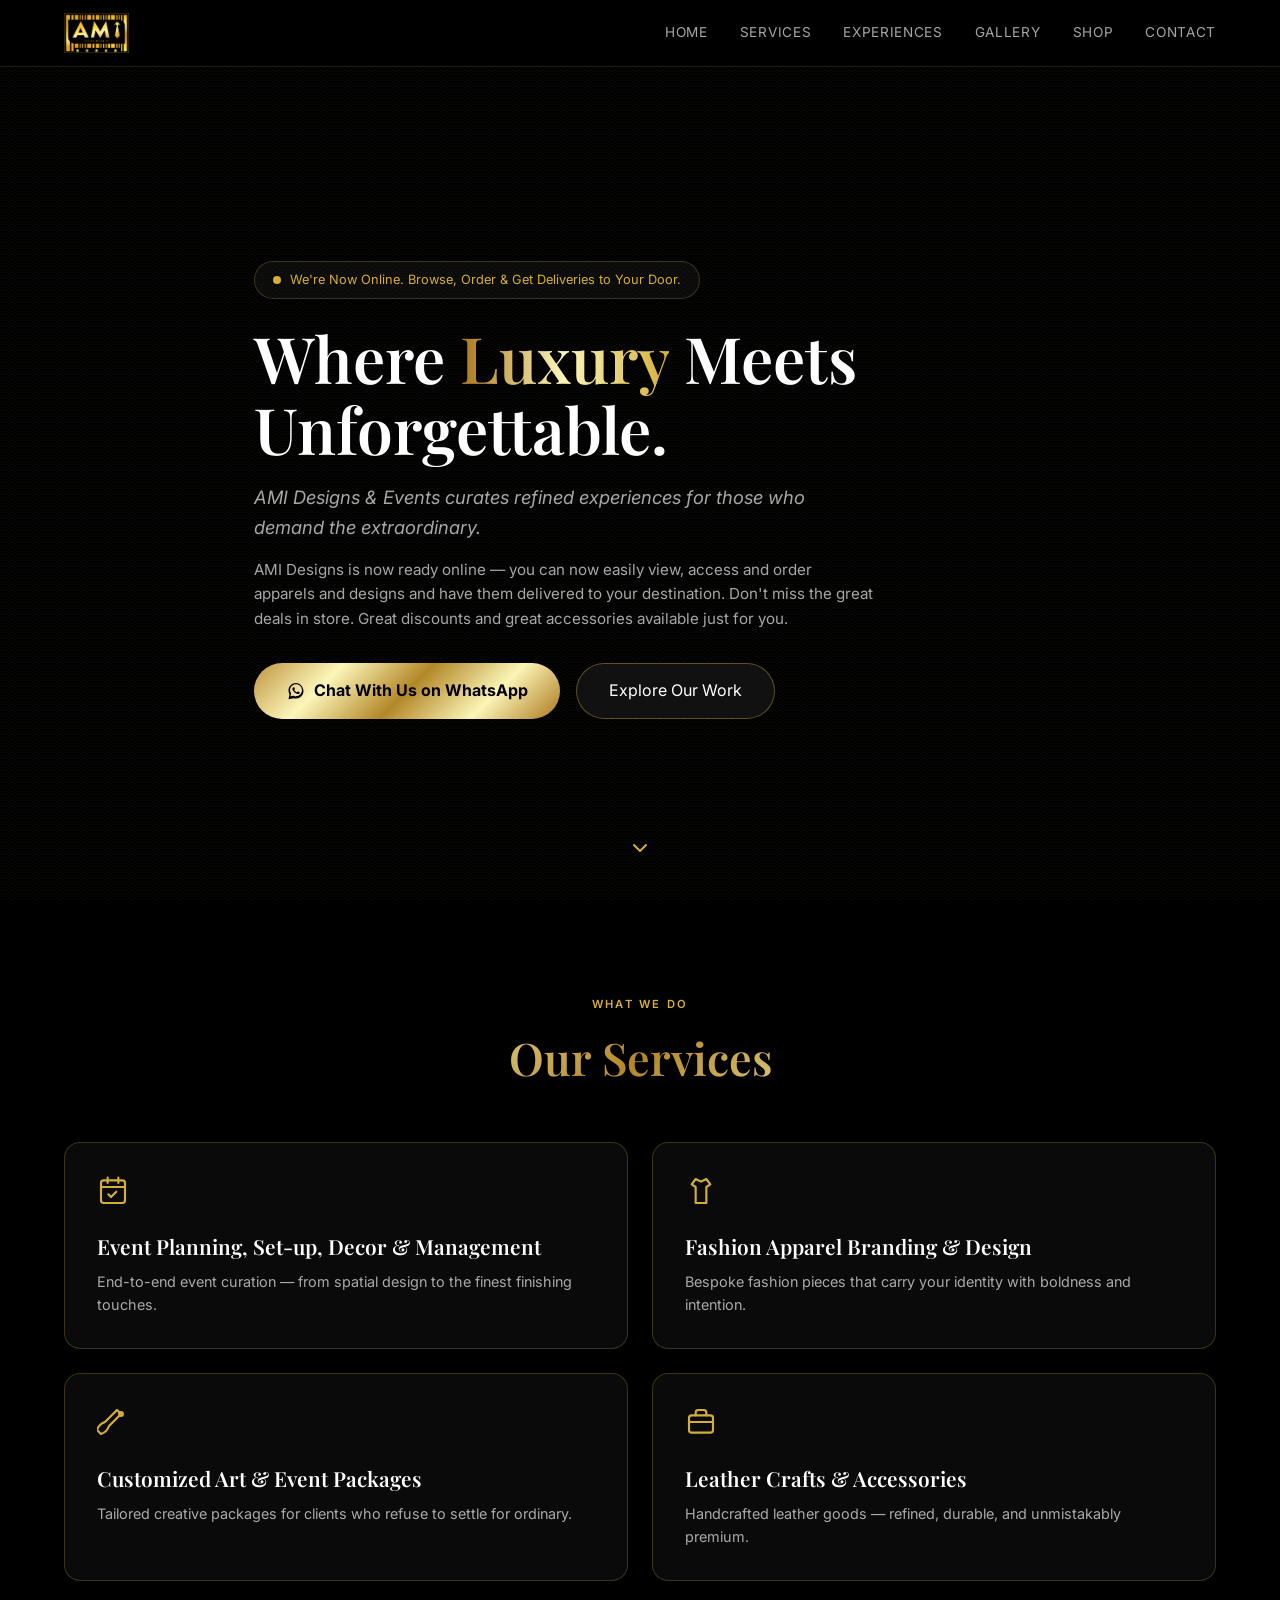
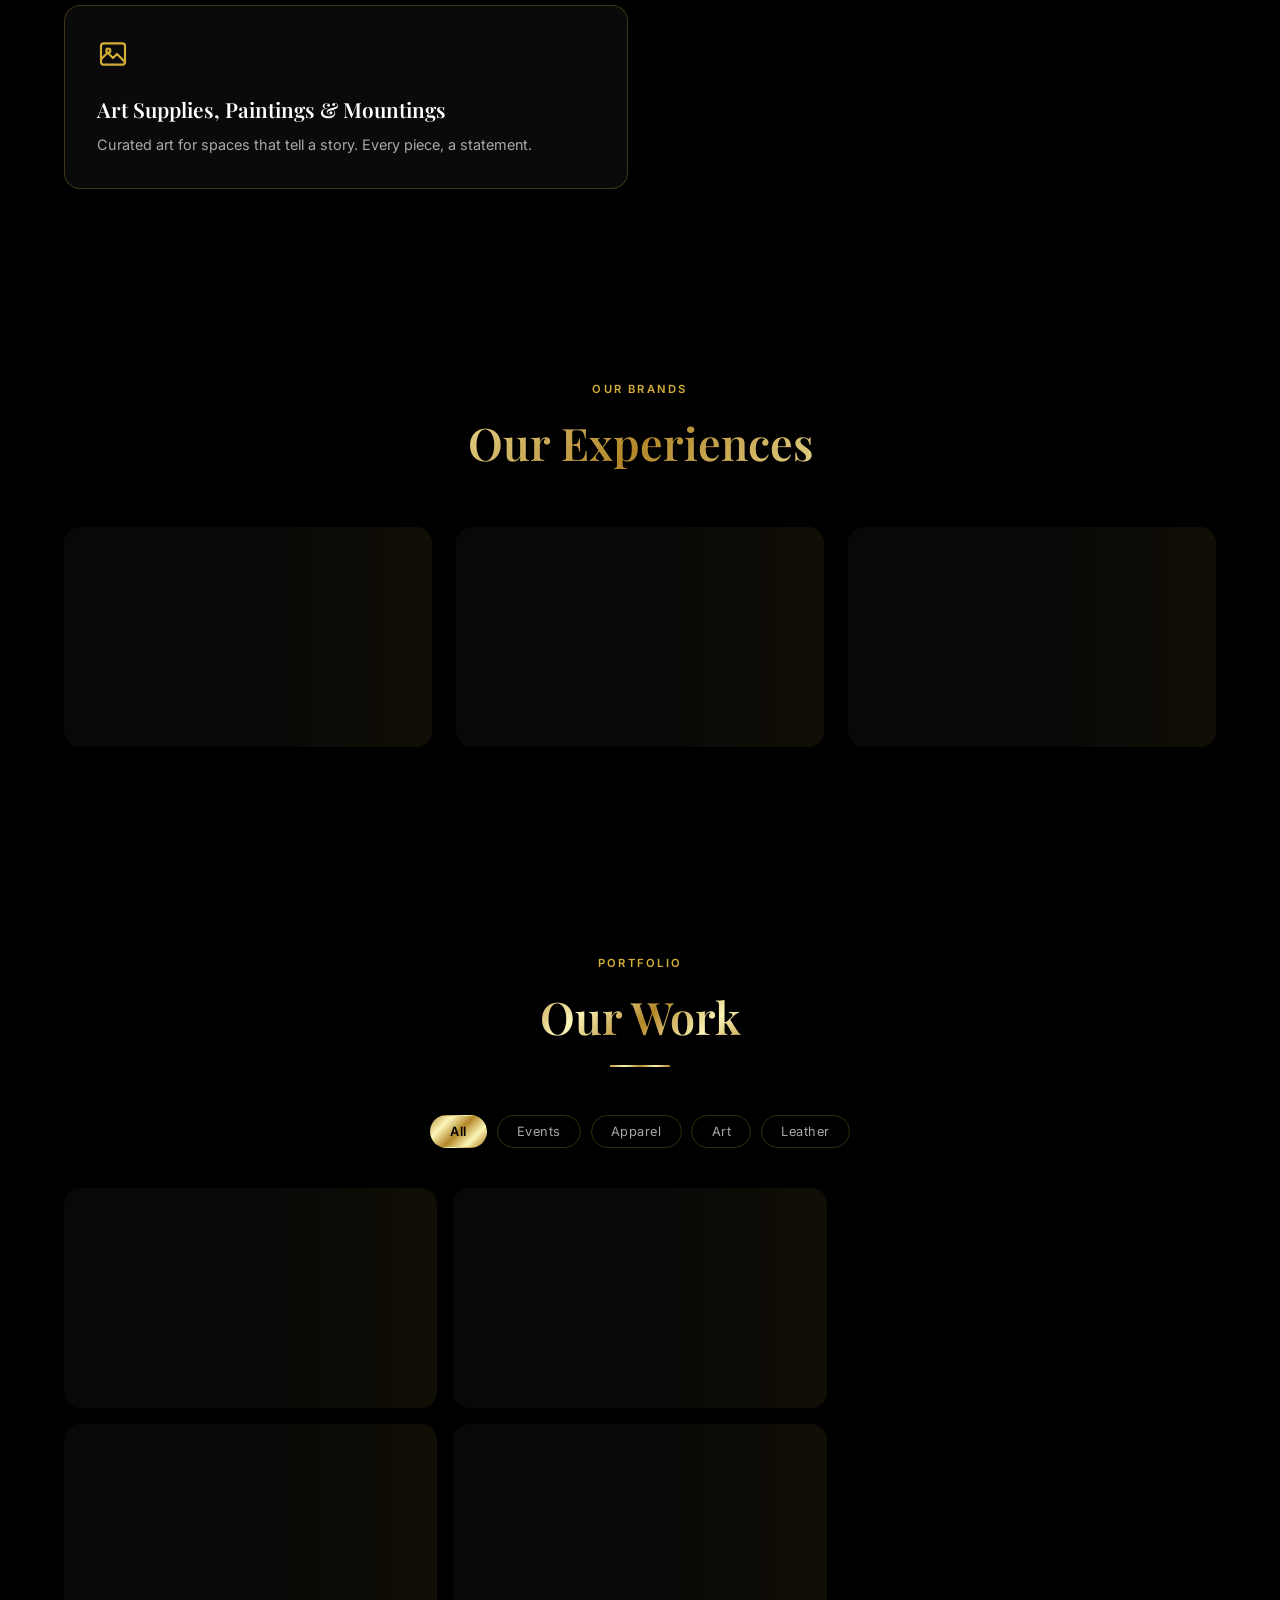
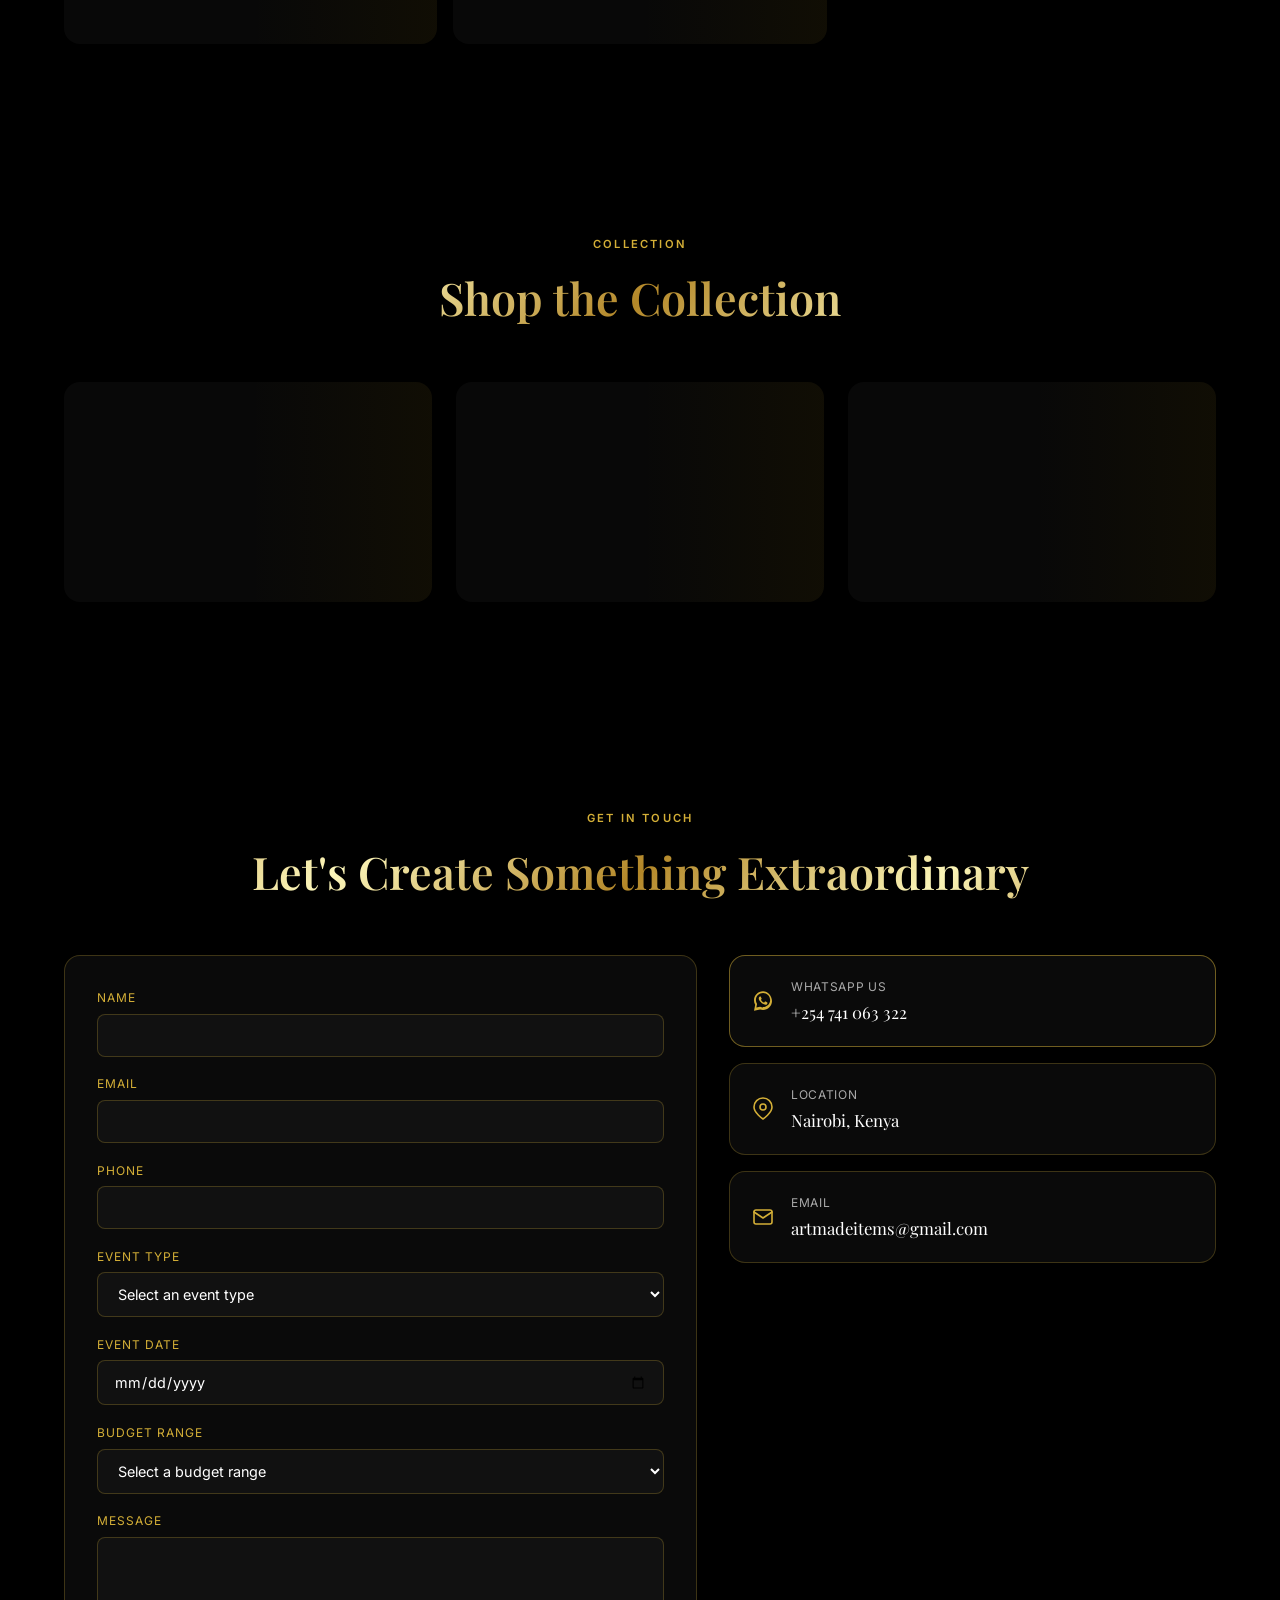
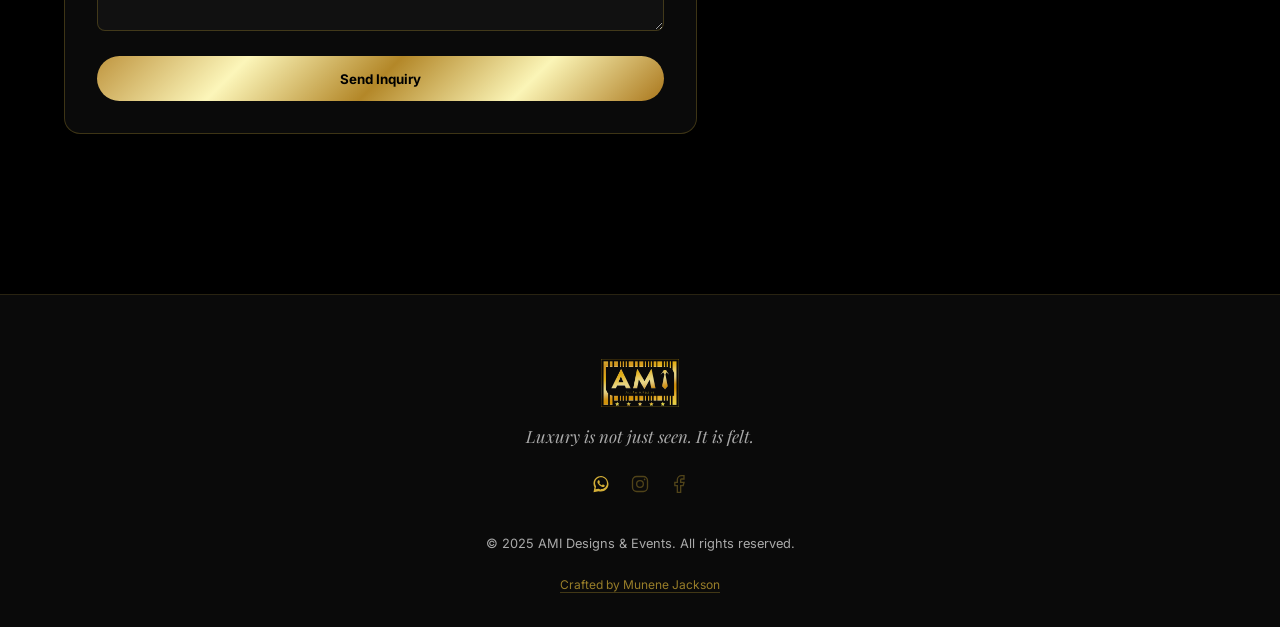
==== commit af58495a: "De-AI pass: outline-only icons, remove em-dashes/emoji from UI copy, reserve gold for positive signa" ====
--- a/index.html
+++ b/index.html
@@ -4,7 +4,7 @@
 <meta charset="UTF-8">
 <meta name="viewport" content="width=device-width, initial-scale=1.0">
 <title>AMI Designs & Events — Where Luxury Meets Unforgettable</title>
-<meta name="description" content="AMI Designs & Events — curating refined experiences in event planning, fashion apparel, leather crafts and bespoke art.">
+<meta name="description" content="AMI Designs & Events curates refined experiences in event planning, fashion apparel, leather crafts and bespoke art.">
 <meta name="theme-color" content="#D4AF37">
 <link rel="manifest" href="/manifest.json">
 <link rel="icon" type="image/png" sizes="32x32" href="/assets/icons/favicon-32.png">
@@ -59,7 +59,7 @@
 
     <div class="hero-badge fade-up" style="--delay:100ms">
       <span class="badge-dot"></span>
-      We're Now Online! Browse, Order & Get Deliveries to Your Door.
+      We're Now Online. Browse, Order & Get Deliveries to Your Door.
     </div>
 
     <h1 class="hero-title fade-up" style="--delay:200ms">
@@ -67,7 +67,7 @@
     </h1>
 
     <p class="hero-subtitle fade-up" style="--delay:300ms">
-      AMI Designs & Events — curating refined experiences for those who demand the extraordinary.
+      AMI Designs & Events curates refined experiences for those who demand the extraordinary.
     </p>
 
     <p class="hero-copy fade-up" style="--delay:400ms">
--- a/css/style.css
+++ b/css/style.css
@@ -1224,3 +1224,31 @@
   border: 1px solid rgba(255, 100, 100, 0.5);
   color: #ff8080;
 }
+
+/* ============================================
+   DE-TEMPLATING PASS: reserve gold for positive/CTA signals only
+   ============================================ */
+.admin-oos-tag {
+  background: transparent;
+  border: 1px solid rgba(255, 100, 100, 0.4);
+  color: #ff8080;
+}
+.oos-badge {
+  background: rgba(20, 20, 20, 0.85);
+  border: 1px solid rgba(255, 100, 100, 0.5);
+  color: #ff8080;
+}
+
+/* ============================================
+   DE-TEMPLATING PASS: reserve gold for positive/CTA signals only
+   ============================================ */
+.admin-oos-tag {
+  background: transparent;
+  border: 1px solid rgba(255, 100, 100, 0.4);
+  color: #ff8080;
+}
+.oos-badge {
+  background: rgba(20, 20, 20, 0.85);
+  border: 1px solid rgba(255, 100, 100, 0.5);
+  color: #ff8080;
+}
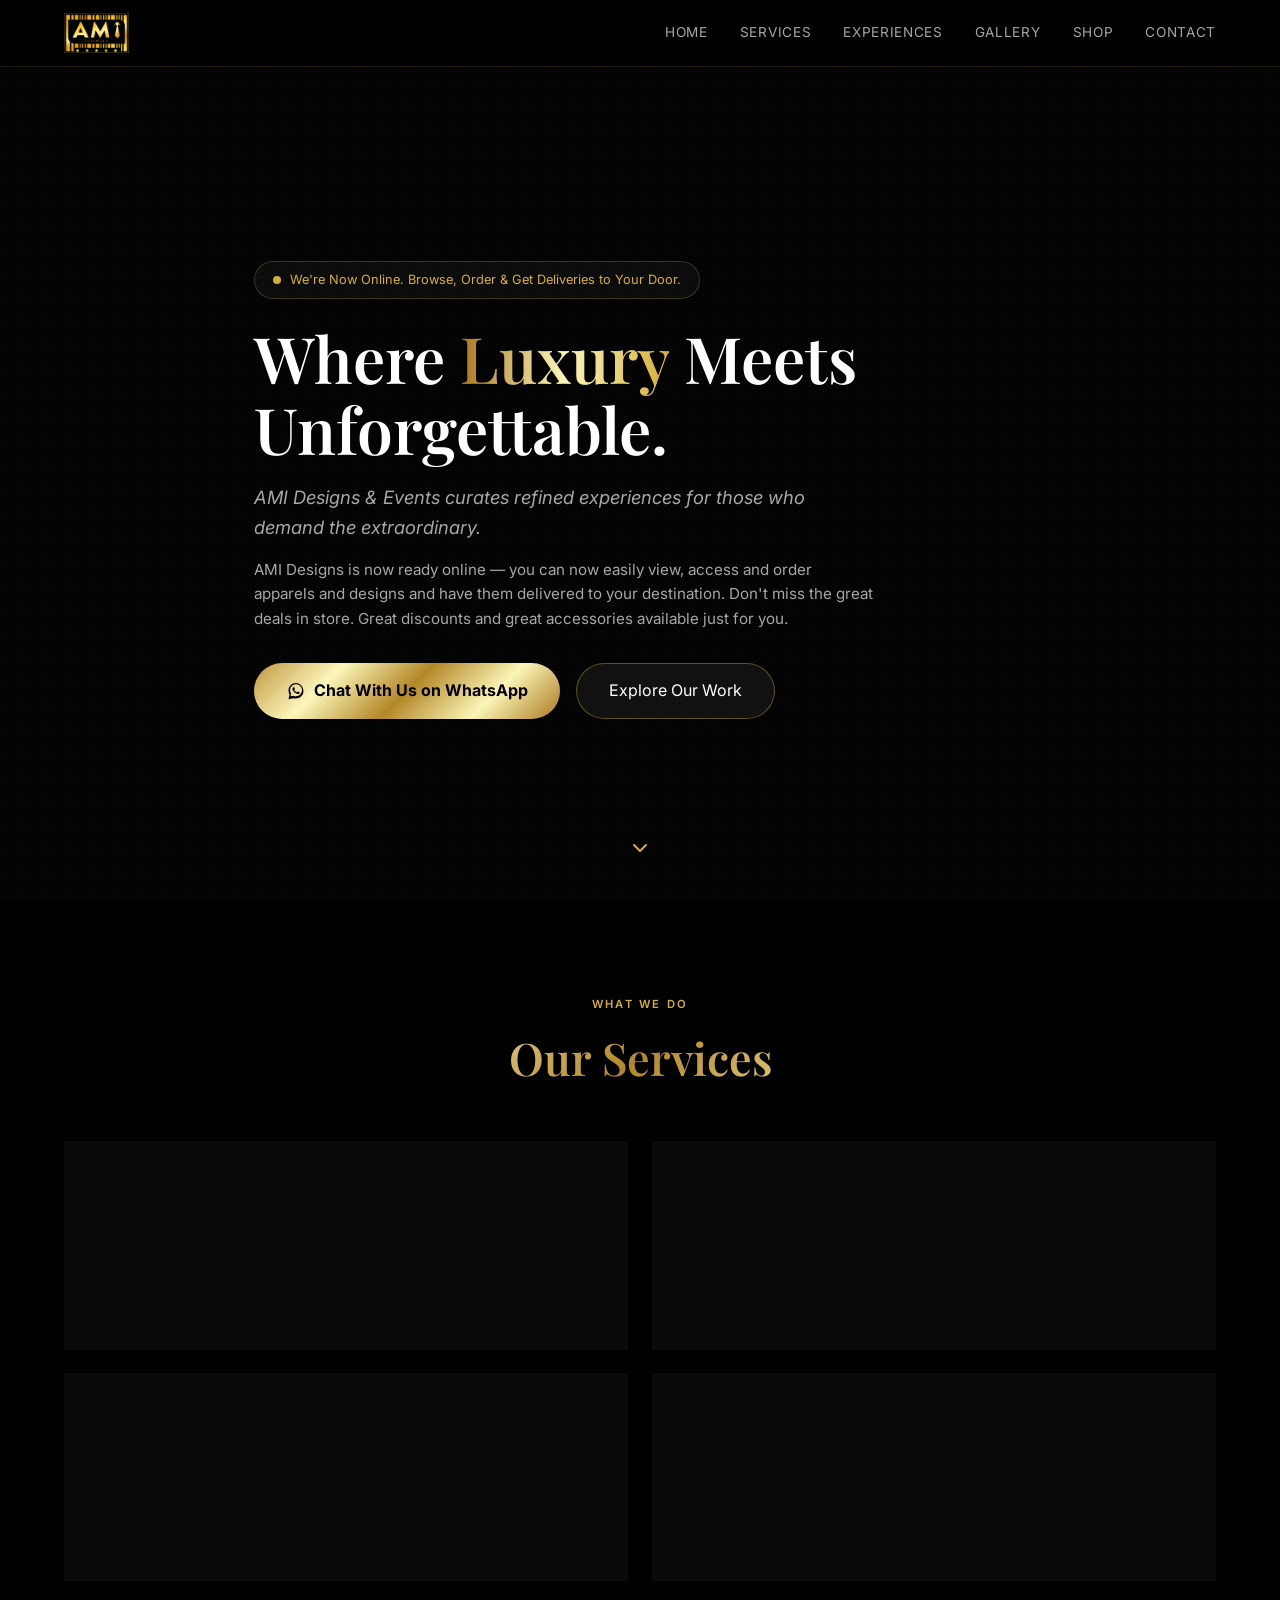
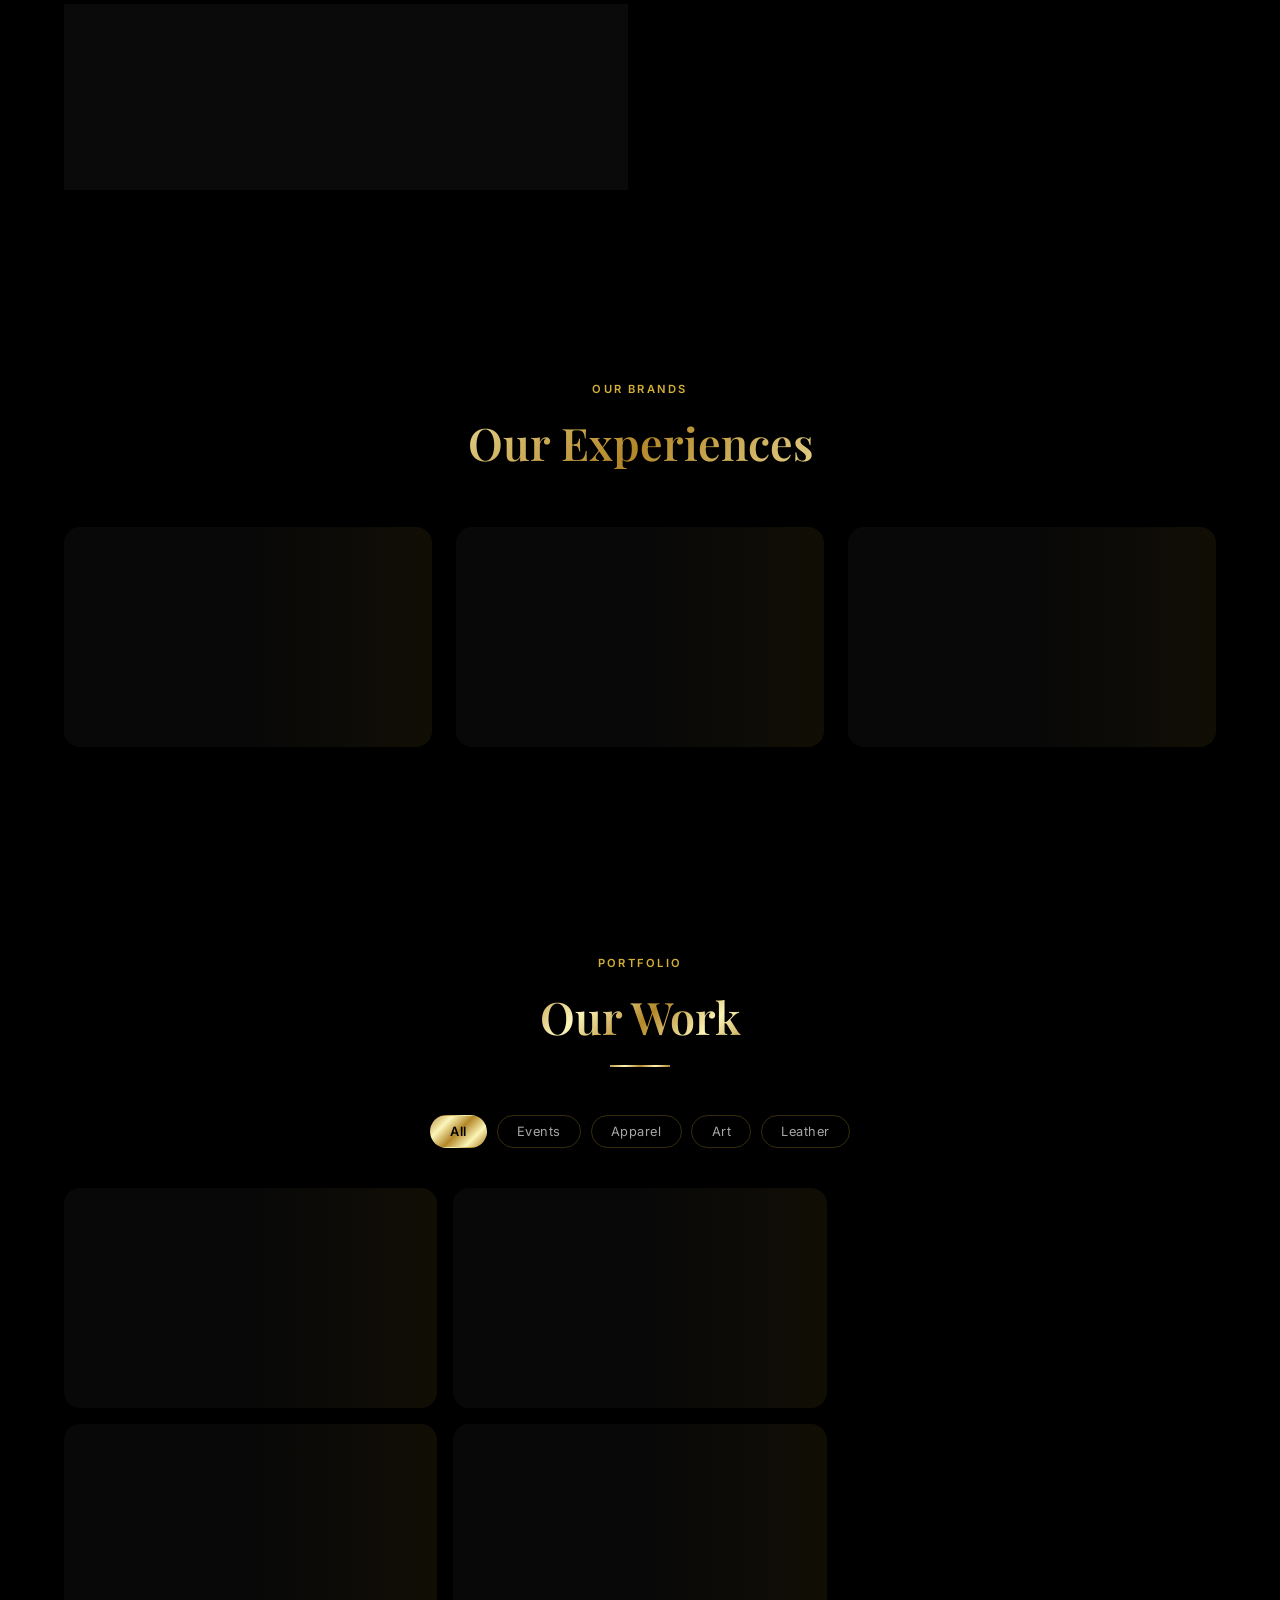
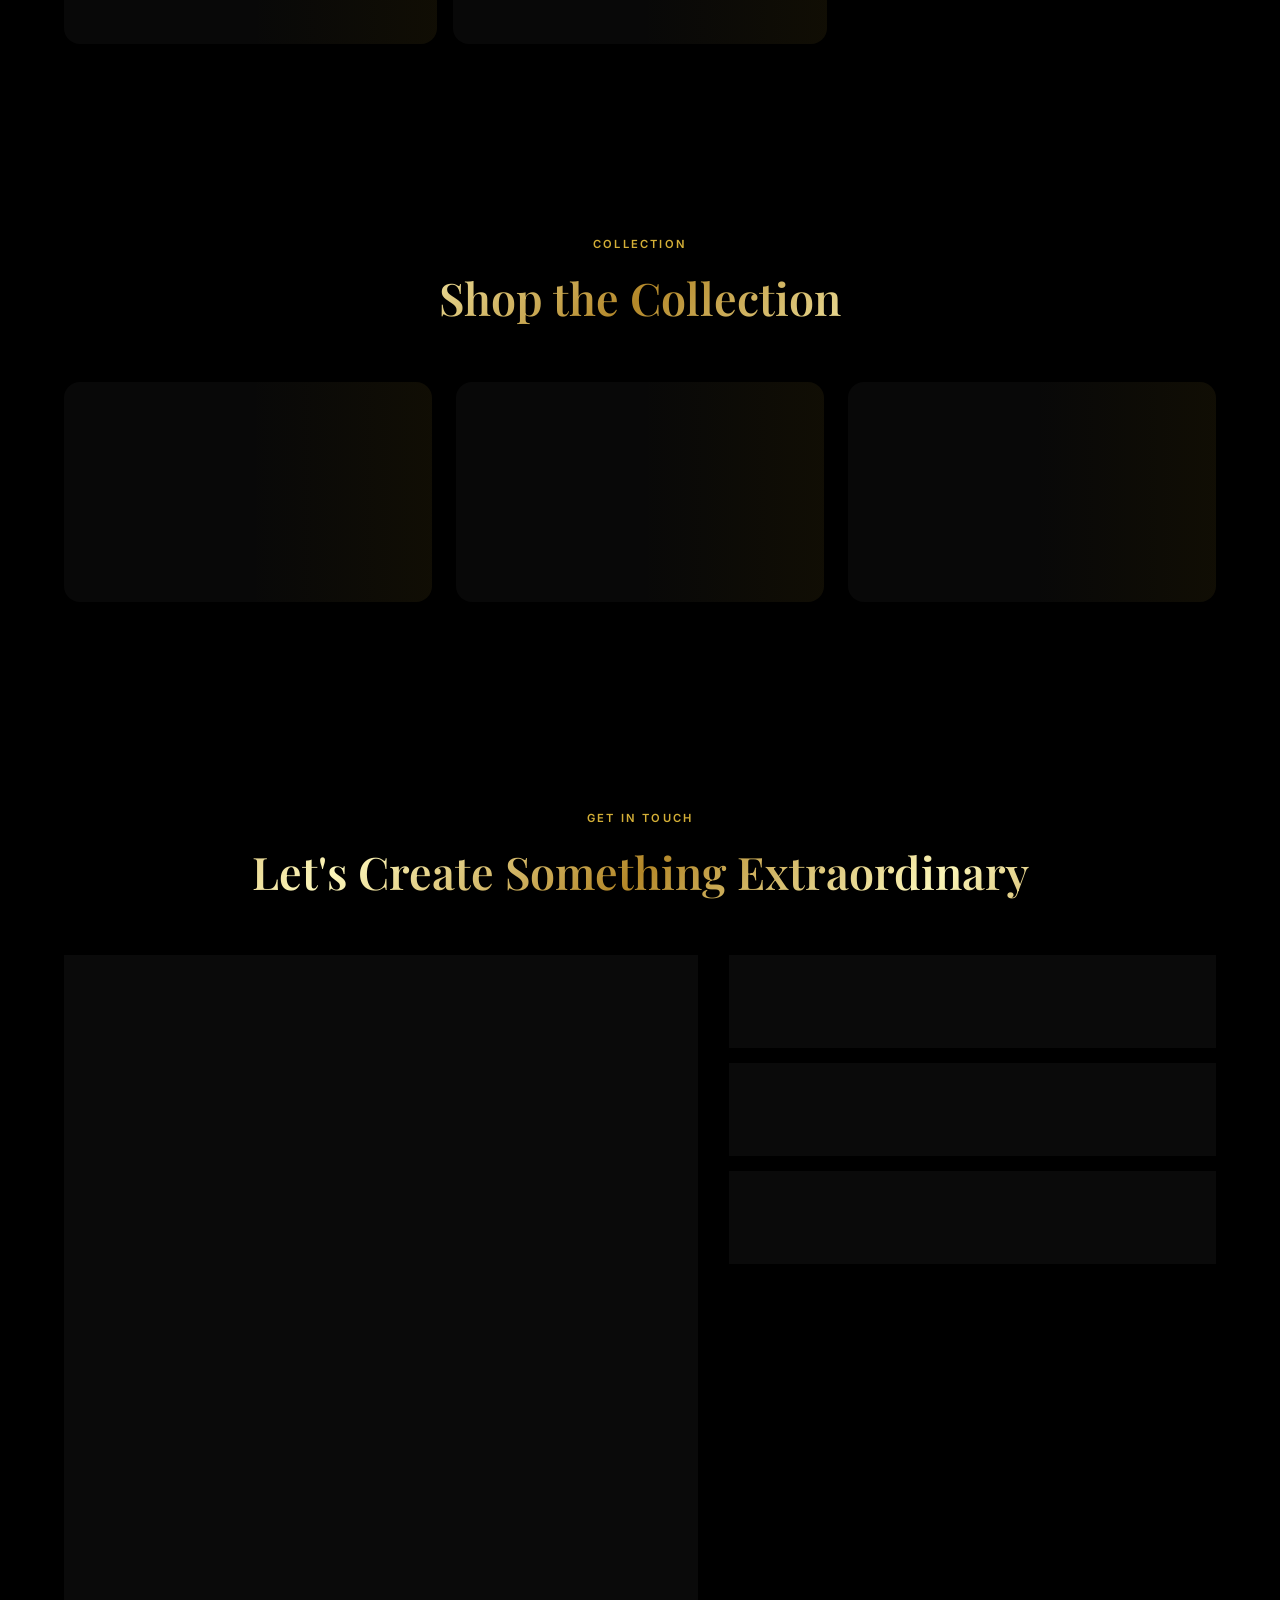
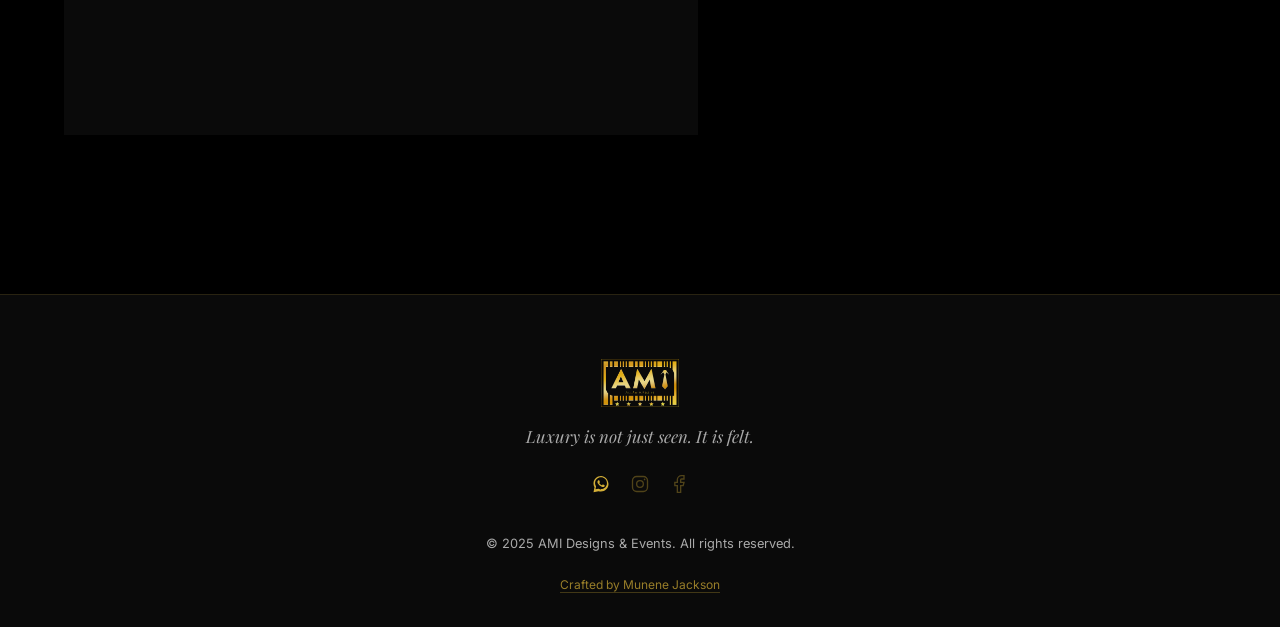
==== commit d0990c4b: "Integrate M-Pesa STK Push (sandbox): waiting screen, live payment polling, ticket only issued on con" ====
--- a/index.html
+++ b/index.html
@@ -566,6 +566,20 @@
   </div>
 </div>
 
+<!-- Payment Waiting Modal -->
+<div id="payment-waiting-modal" class="lightbox" hidden>
+  <div class="brand-modal-content glass-card ticket-confirmation">
+    <p class="eyebrow">Complete Payment</p>
+    <h3 class="brand-modal-name gold-text">Check Your Phone</h3>
+    <div class="payment-spinner"></div>
+    <p id="payment-waiting-text" class="confirmation-details">
+      Enter your M-Pesa PIN on the prompt sent to your phone to complete this purchase.
+    </p>
+    <p id="payment-waiting-error" class="admin-error" hidden></p>
+    <button id="payment-cancel-btn" class="btn-secondary" type="button" hidden>Close</button>
+  </div>
+</div>
+
 <!-- Ticket Confirmation Modal -->
 <div id="ticket-confirmation-modal" class="lightbox" hidden>
   <button class="lightbox-close ticket-modal-close" data-modal="ticket-confirmation-modal" aria-label="Close">&times;</button>
--- a/css/style.css
+++ b/css/style.css
@@ -1252,3 +1252,44 @@
   border: 1px solid rgba(255, 100, 100, 0.5);
   color: #ff8080;
 }
+
+/* ============================================
+   ADMIN: grouped record sections
+   ============================================ */
+.admin-group { margin-bottom: 2rem; }
+.admin-group-header {
+  display: flex;
+  align-items: center;
+  gap: 0.7rem;
+  font-size: 0.8rem;
+  font-weight: 600;
+  letter-spacing: 0.05em;
+  text-transform: uppercase;
+  color: var(--gold-accent);
+  padding-bottom: 0.6rem;
+  margin-bottom: 0.8rem;
+  border-bottom: 1px solid var(--card-border);
+}
+.admin-group-count {
+  background: rgba(212, 175, 55, 0.12);
+  border: 1px solid var(--card-border);
+  color: var(--gold-accent);
+  font-size: 0.7rem;
+  padding: 0.15rem 0.6rem;
+  border-radius: var(--radius-pill);
+}
+.admin-group-empty { padding: 0.5rem 0; font-size: 0.85rem; }
+
+/* ============================================
+   M-PESA PAYMENT WAITING
+   ============================================ */
+.payment-spinner {
+  width: 48px;
+  height: 48px;
+  border: 3px solid rgba(212, 175, 55, 0.2);
+  border-top-color: var(--gold-accent);
+  border-radius: 50%;
+  margin: 1.5rem auto;
+  animation: spin 0.9s linear infinite;
+}
+@keyframes spin { to { transform: rotate(360deg); } }
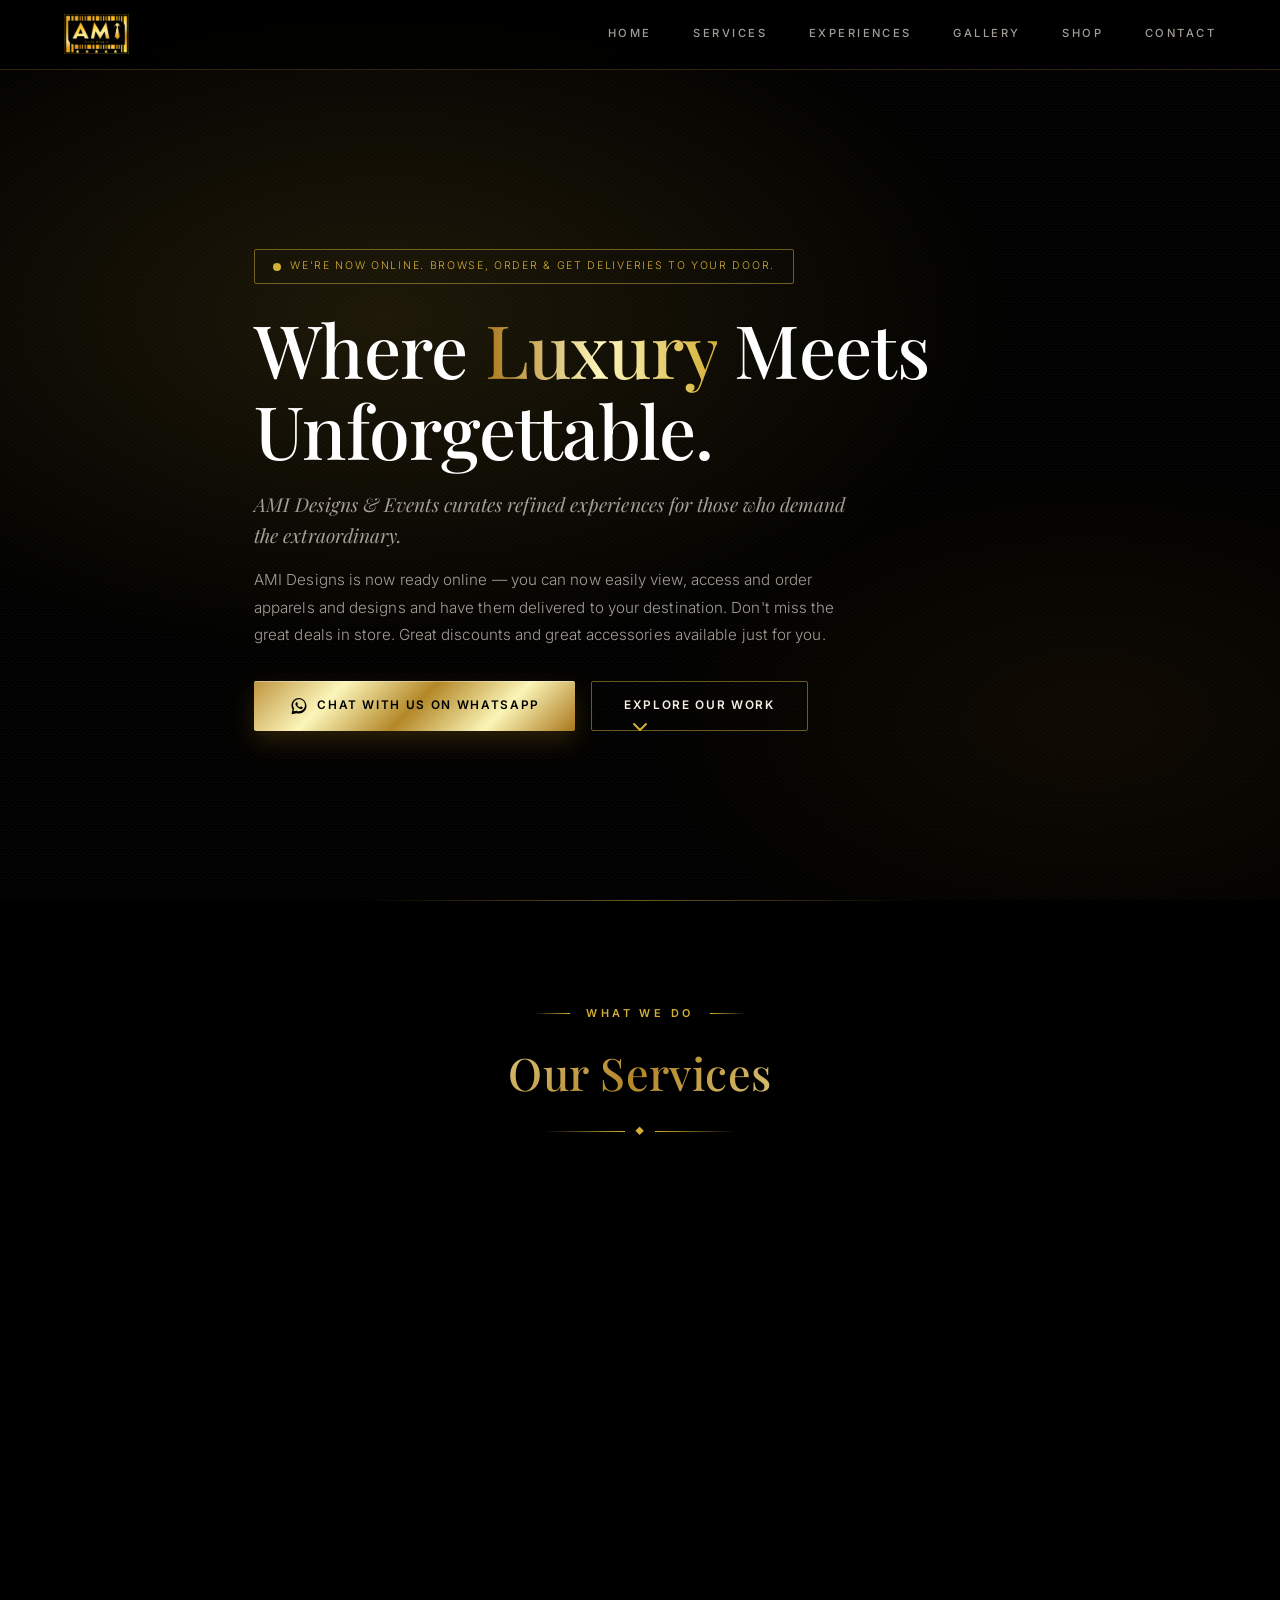
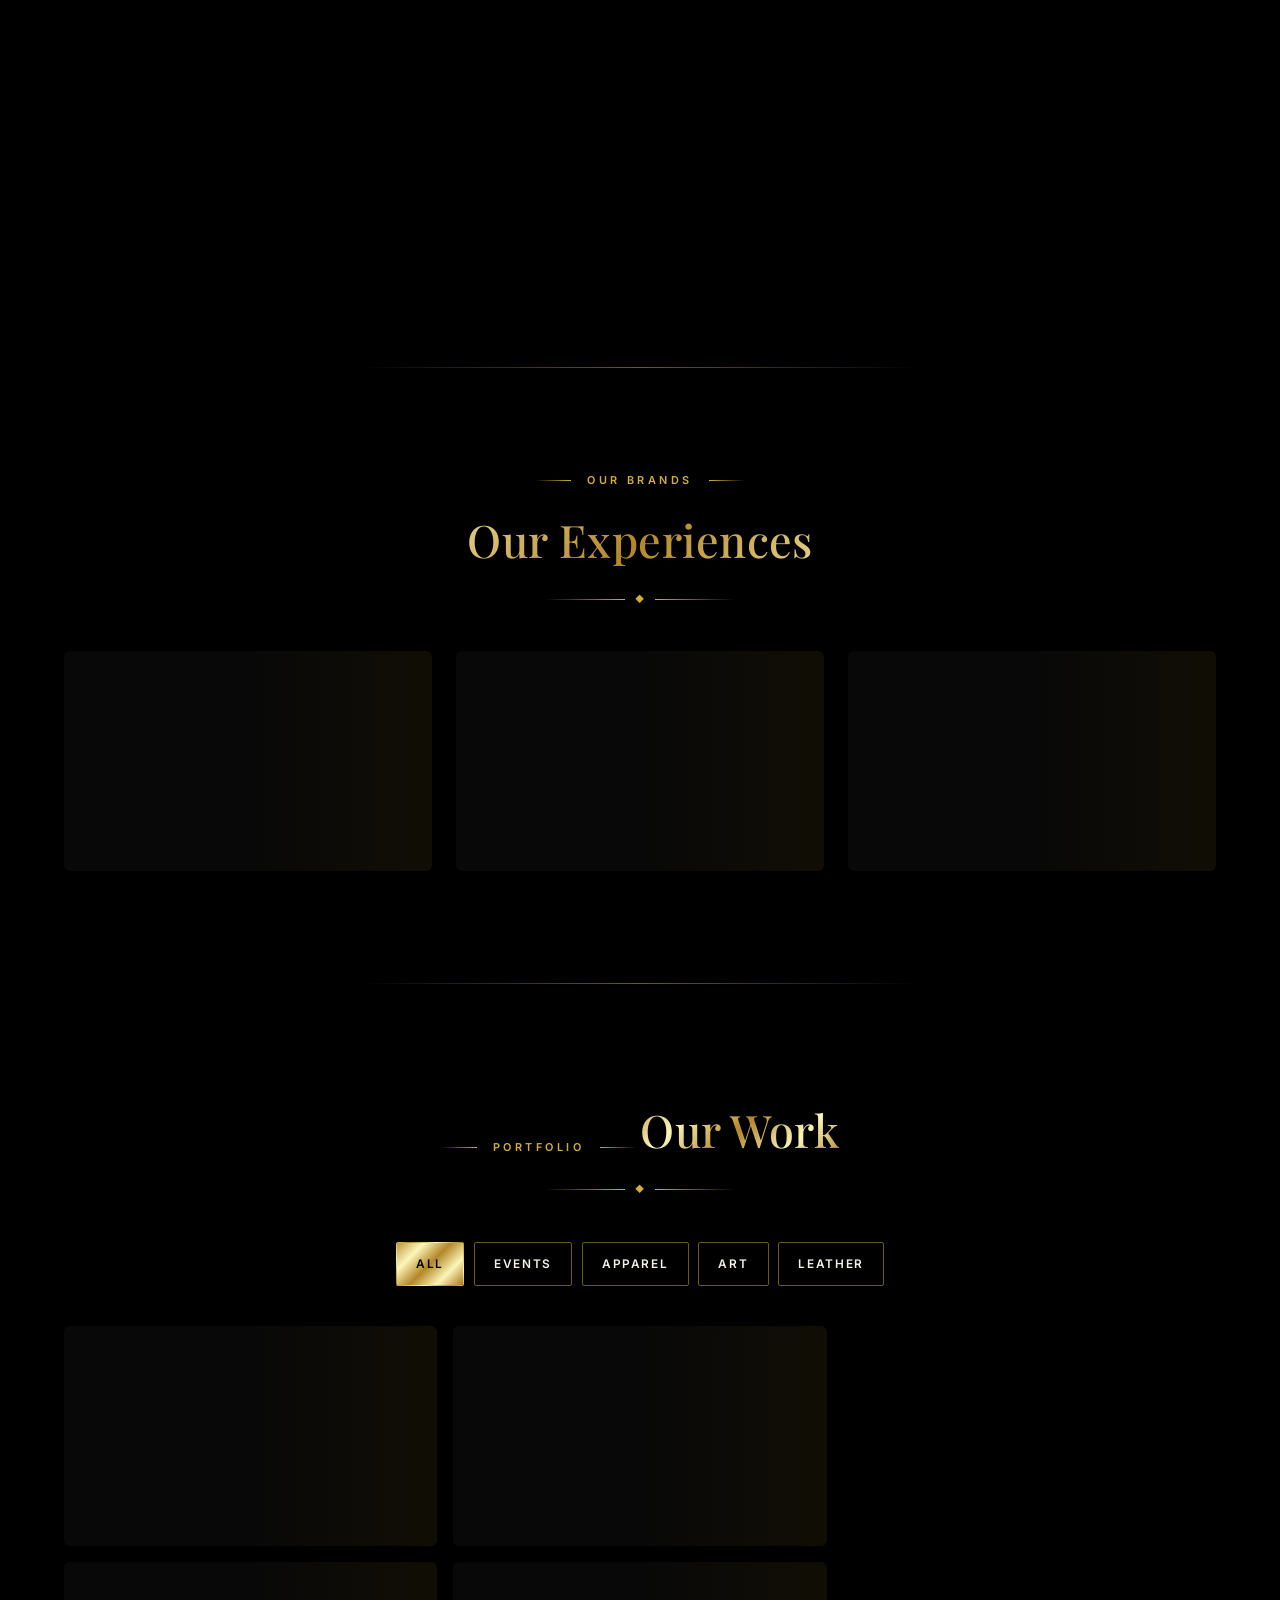
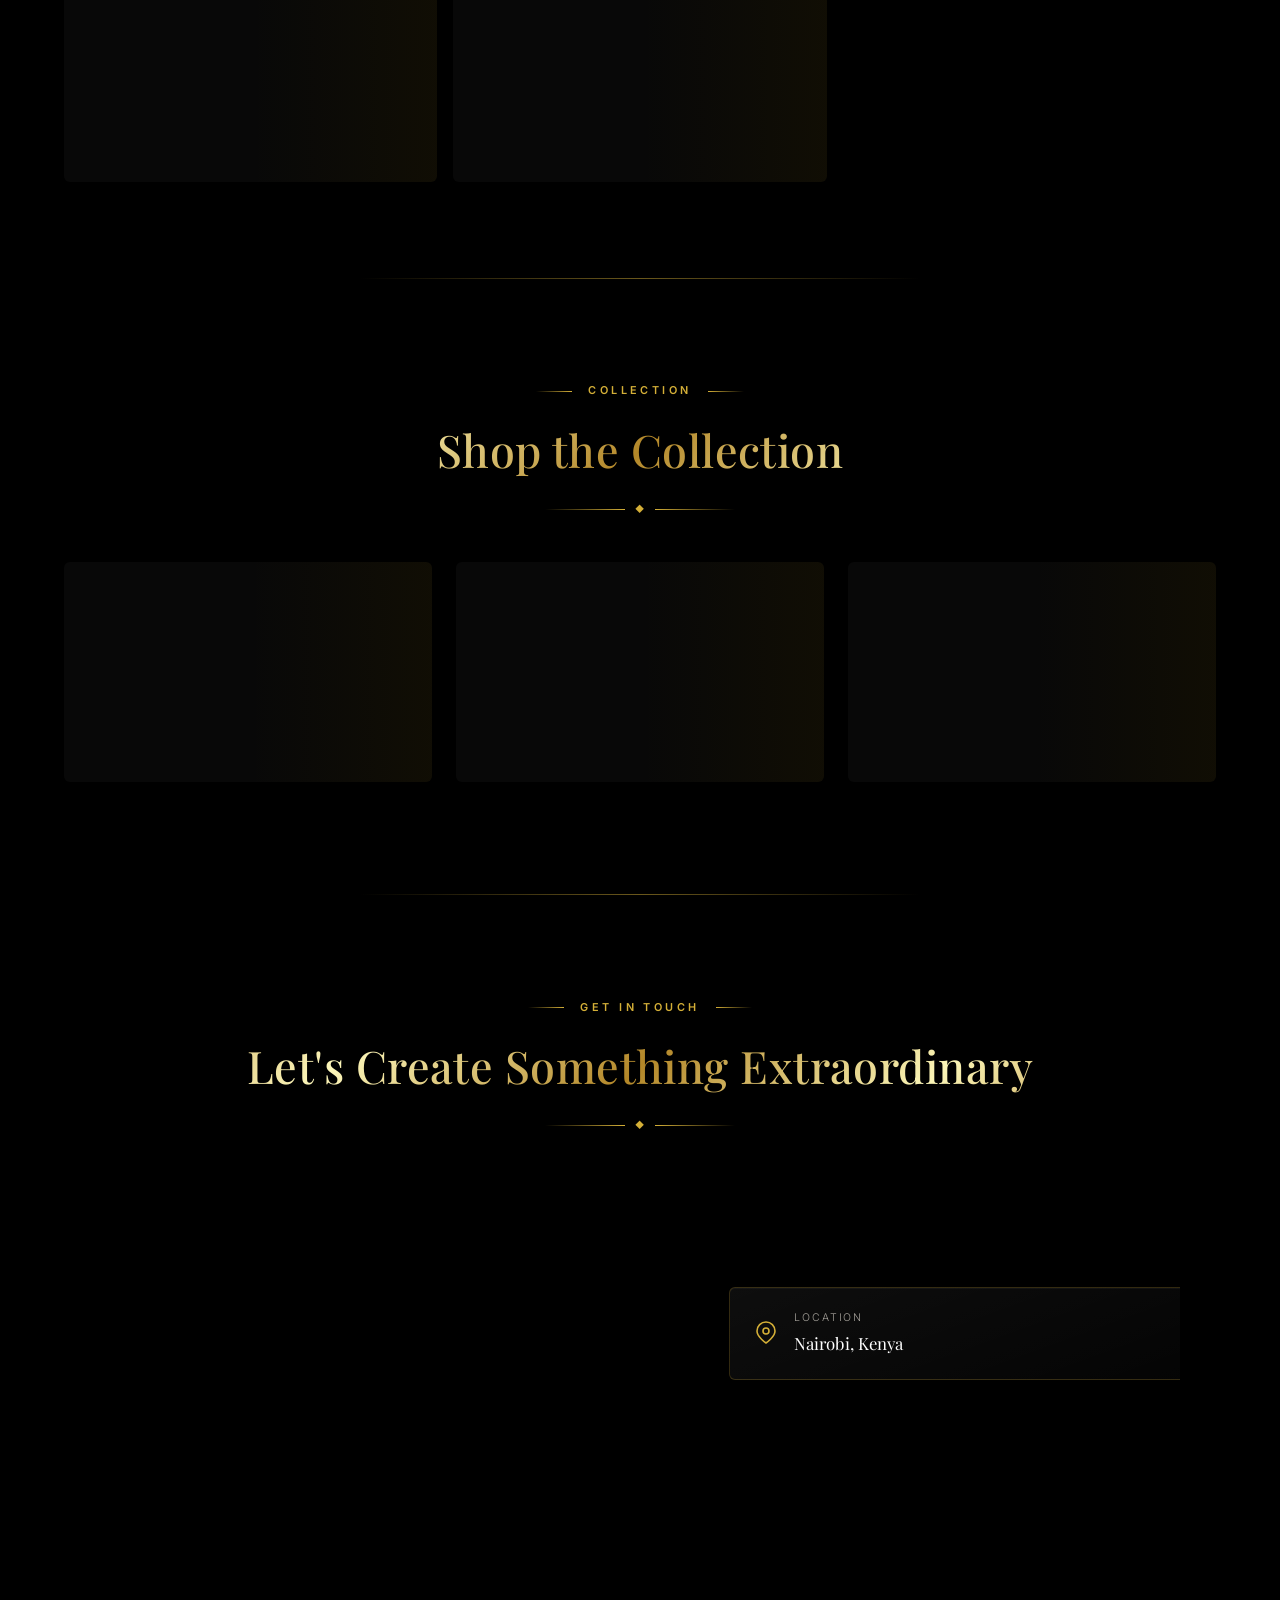
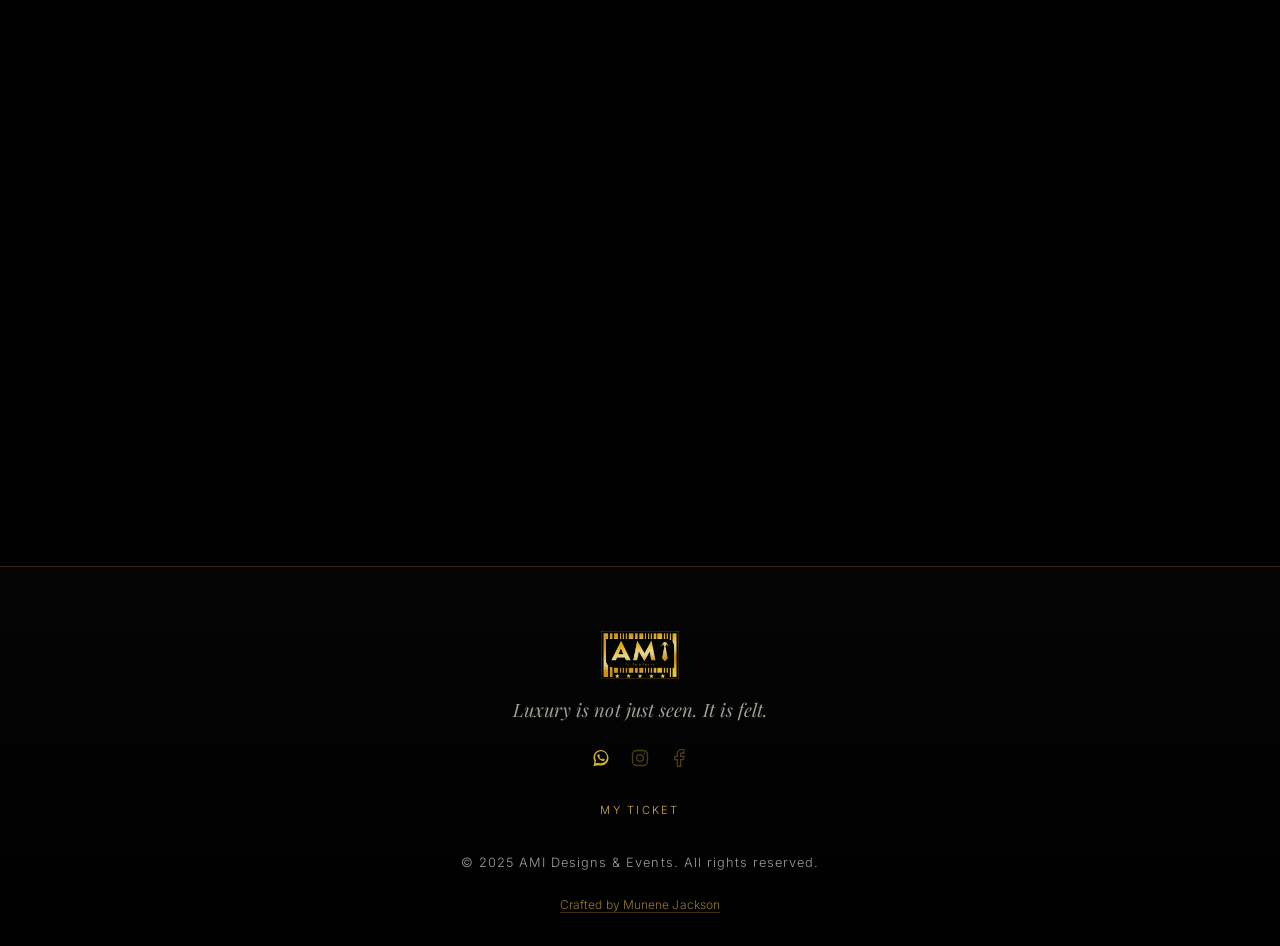
==== commit 1c677a7c: "Add manual M-Pesa Till ticket sales with admin approval, designed ticket artwork, and luxury UI laye" ====
--- a/index.html
+++ b/index.html
@@ -19,6 +19,7 @@
 <script src="https://cdn.jsdelivr.net/npm/davidshimjs-qrcodejs@0.0.2/qrcode.min.js"></script>
 <script src="https://cdn.jsdelivr.net/npm/html5-qrcode@2.3.8/html5-qrcode.min.js"></script>
 <link rel="stylesheet" href="/css/style.css">
+<link rel="stylesheet" href="/css/luxury.css">
 </head>
 <body>
 
@@ -383,6 +384,8 @@
         </svg>
       </span>
     </div>
+
+    <p class="footer-tagline"><a href="#ticket" id="footer-my-ticket-link">My Ticket</a></p>
 
     <p class="footer-copyright">&copy; 2025 AMI Designs & Events. All rights reserved.</p>
 
@@ -534,12 +537,36 @@
       <div id="admin-tab-ticketing" class="admin-tab-content" hidden>
         <div class="admin-tabs admin-subtabs">
           <button class="admin-subtab active" data-subtab="scan">Scan Ticket</button>
+          <button class="admin-subtab" data-subtab="pending">Pending <span id="pending-count-badge" class="admin-group-count" hidden>0</span></button>
+          <button class="admin-subtab" data-subtab="issue">Issue Ticket</button>
           <button class="admin-subtab" data-subtab="sales">All Tickets</button>
         </div>
         <div id="admin-subtab-scan" class="admin-subtab-content">
           <div id="qr-reader" class="qr-reader"></div>
           <button id="start-scanner-btn" class="btn-primary">Start Camera Scanner</button>
           <div id="scan-result" class="scan-result"></div>
+        </div>
+        <div id="admin-subtab-pending" class="admin-subtab-content" hidden>
+          <p class="admin-hint">Check each M-Pesa code and amount against your Till statement before approving.</p>
+          <div id="admin-pending-list"></div>
+        </div>
+        <div id="admin-subtab-issue" class="admin-subtab-content" hidden>
+          <p class="admin-hint">For cash, WhatsApp or in-person sales. The ticket is valid immediately.</p>
+          <form id="admin-issue-form" class="admin-inline-form admin-product-form">
+            <select id="issue-ticket-type" required>
+              <option value="">Loading ticket types…</option>
+            </select>
+            <input type="text" id="issue-buyer-name" placeholder="Buyer name" required>
+            <input type="tel" id="issue-buyer-whatsapp" placeholder="WhatsApp 2547XXXXXXXX">
+            <select id="issue-method">
+              <option value="cash">Cash</option>
+              <option value="mpesa_manual">M-Pesa (checked by me)</option>
+              <option value="other">Other</option>
+            </select>
+            <input type="text" id="issue-note" placeholder="Note (optional)">
+            <p id="issue-error" class="admin-error" hidden></p>
+            <button type="submit" class="btn-primary">Issue Ticket</button>
+          </form>
         </div>
         <div id="admin-subtab-sales" class="admin-subtab-content" hidden>
           <div id="admin-tickets-list"></div>
@@ -558,10 +585,51 @@
     <h3 id="purchase-ticket-type-name" class="brand-modal-name gold-text"></h3>
     <form id="ticket-purchase-form" class="admin-login-form">
       <input type="hidden" id="purchase-ticket-type-id">
+      <input type="hidden" id="purchase-ticket-price">
+      <div id="manual-pay-instructions" class="pay-instructions" hidden>
+        <p class="eyebrow">How to pay</p>
+        <ol>
+          <li>Open M-Pesa, then Lipa na M-Pesa, then Buy Goods and Services.</li>
+          <li>Till number: <strong id="pay-till-number"></strong> (<span id="pay-till-name"></span>)</li>
+          <li>Amount: <strong id="pay-amount"></strong></li>
+          <li>Enter the 10-character confirmation code from the M-Pesa message below.</li>
+        </ol>
+      </div>
       <div class="form-row"><label for="buyer-name">Full Name</label><input type="text" id="buyer-name" required></div>
       <div class="form-row"><label for="buyer-whatsapp">WhatsApp Number</label><input type="tel" id="buyer-whatsapp" placeholder="2547XXXXXXXX" required></div>
+      <div class="form-row" id="mpesa-code-row" hidden><label for="buyer-mpesa-code">M-Pesa Confirmation Code</label><input type="text" id="buyer-mpesa-code" placeholder="e.g. SGH7K2L9QX" maxlength="10" autocapitalize="characters" autocomplete="off"></div>
       <p id="ticket-purchase-error" class="admin-error" hidden></p>
       <button type="submit" class="btn-primary form-submit-btn">Get Ticket</button>
+    </form>
+  </div>
+</div>
+
+<!-- Order Received (manual payment) Modal -->
+<div id="order-received-modal" class="lightbox" hidden>
+  <button class="lightbox-close ticket-modal-close" data-modal="order-received-modal" aria-label="Close">&times;</button>
+  <div class="brand-modal-content glass-card ticket-confirmation">
+    <p class="eyebrow">Order Received</p>
+    <h3 class="brand-modal-name gold-text">Awaiting Confirmation</h3>
+    <p class="confirmation-details">
+      We will check your payment and confirm your ticket shortly. Once approved, open
+      <strong>My Ticket</strong> on this site and enter your WhatsApp number and M-Pesa code to get your QR ticket.
+    </p>
+    <a id="order-received-whatsapp" class="btn-primary" href="#" target="_blank" rel="noopener">Notify us on WhatsApp</a>
+    <button id="order-received-lookup-btn" class="btn-secondary" type="button" style="margin-top:0.6rem;">Open My Ticket</button>
+  </div>
+</div>
+
+<!-- My Ticket Lookup Modal -->
+<div id="my-ticket-modal" class="lightbox" hidden>
+  <button class="lightbox-close ticket-modal-close" data-modal="my-ticket-modal" aria-label="Close">&times;</button>
+  <div class="brand-modal-content glass-card">
+    <p class="eyebrow">My Ticket</p>
+    <h3 class="brand-modal-name gold-text">Find Your Ticket</h3>
+    <form id="my-ticket-form" class="admin-login-form">
+      <div class="form-row"><label for="lookup-whatsapp">WhatsApp Number</label><input type="tel" id="lookup-whatsapp" placeholder="2547XXXXXXXX" required></div>
+      <div class="form-row"><label for="lookup-mpesa-code">M-Pesa Confirmation Code</label><input type="text" id="lookup-mpesa-code" maxlength="10" autocapitalize="characters" autocomplete="off" required></div>
+      <p id="my-ticket-message" class="confirmation-details" hidden></p>
+      <button type="submit" class="btn-primary form-submit-btn">Find Ticket</button>
     </form>
   </div>
 </div>
@@ -584,11 +652,8 @@
 <div id="ticket-confirmation-modal" class="lightbox" hidden>
   <button class="lightbox-close ticket-modal-close" data-modal="ticket-confirmation-modal" aria-label="Close">&times;</button>
   <div class="brand-modal-content glass-card ticket-confirmation">
-    <p class="eyebrow">Ticket Confirmed</p>
-    <h3 id="confirmation-event-title" class="brand-modal-name gold-text"></h3>
+    <p class="eyebrow">Your Ticket</p>
     <div id="confirmation-qr" class="confirmation-qr"></div>
-    <p id="confirmation-code" class="confirmation-code"></p>
-    <p id="confirmation-details" class="confirmation-details"></p>
     <button id="confirmation-whatsapp-btn" class="btn-primary" type="button">Share on WhatsApp</button>
     <button id="confirmation-download-btn" class="btn-secondary" type="button" style="margin-top:0.6rem;">Download Ticket Image</button>
   </div>
--- a/css/style.css
+++ b/css/style.css
@@ -975,7 +975,13 @@
 
 .ticket-confirmation { text-align: center; }
 .confirmation-qr { display: flex; justify-content: center; margin: 1.2rem 0; }
-.confirmation-qr canvas { border-radius: 8px; }
+.confirmation-qr canvas {
+  width: 100%;
+  max-width: 340px;
+  height: auto;
+  filter: drop-shadow(0 12px 30px rgba(212, 175, 55, 0.25));
+}
+#ticket-confirmation-modal .brand-modal-content { max-height: 92vh; overflow-y: auto; }
 .confirmation-code { font-family: var(--font-heading); font-size: 1.1rem; letter-spacing: 0.05em; margin-bottom: 0.5rem; }
 .confirmation-details { color: var(--color-white-muted); font-size: 0.85rem; margin-bottom: 1.5rem; }
 
@@ -1281,6 +1287,25 @@
 .admin-group-empty { padding: 0.5rem 0; font-size: 0.85rem; }
 
 /* ============================================
+   MANUAL M-PESA (TILL) PAYMENT
+   ============================================ */
+.pay-instructions {
+  border: 1px solid var(--card-border);
+  border-radius: 10px;
+  padding: 0.9rem 1rem;
+  margin-bottom: 1rem;
+  font-size: 0.88rem;
+  text-align: left;
+}
+.pay-instructions ol { margin: 0.5rem 0 0 1.1rem; padding: 0; line-height: 1.6; }
+.pay-instructions strong { color: var(--gold-accent); }
+.admin-hint { font-size: 0.85rem; opacity: 0.75; margin-bottom: 1rem; }
+.admin-subtab .admin-group-count { margin-left: 0.4rem; }
+.pending-row .admin-row-actions { flex-wrap: wrap; gap: 0.5rem; }
+#order-received-modal,
+#my-ticket-modal { z-index: 1001; }
+
+/* ============================================
    M-PESA PAYMENT WAITING
    ============================================ */
 .payment-spinner {
--- a/css/luxury.css
+++ b/css/luxury.css
@@ -0,0 +1,475 @@
+/* ============================================
+   AMI — LUXURY REFINEMENT LAYER
+   Loaded after style.css. Everything here refines the base theme:
+   quieter motion, hairline gold, squarer edges, wider tracking, richer type.
+   Delete this file (and its <link>) to return to the previous look.
+   ============================================ */
+
+:root {
+  --ivory: #F4EFE4;
+  --ivory-muted: rgba(244, 239, 228, 0.66);
+  --hairline: rgba(212, 175, 55, 0.22);
+  --hairline-strong: rgba(212, 175, 55, 0.5);
+  --radius-card: 6px;
+  --panel-bg: linear-gradient(160deg, rgba(255, 255, 255, 0.055), rgba(255, 255, 255, 0.015));
+  --shadow-deep: 0 24px 60px rgba(0, 0, 0, 0.55);
+  --color-white-muted: var(--ivory-muted);
+  --card-border: var(--hairline);
+}
+
+::selection { background: rgba(212, 175, 55, 0.35); color: #fff; }
+
+html { -webkit-text-size-adjust: 100%; }
+body { font-weight: 300; letter-spacing: 0.005em; }
+body strong, body b { font-weight: 600; }
+
+:focus-visible {
+  outline: 2px solid var(--gold-accent);
+  outline-offset: 3px;
+}
+
+/* ---------- Scrollbars ---------- */
+* { scrollbar-width: thin; scrollbar-color: rgba(212, 175, 55, 0.45) transparent; }
+::-webkit-scrollbar { width: 8px; height: 8px; }
+::-webkit-scrollbar-thumb { background: rgba(212, 175, 55, 0.4); border-radius: 8px; }
+::-webkit-scrollbar-track { background: transparent; }
+
+/* ---------- Buttons: squared, tracked, confident ---------- */
+.btn-primary,
+.btn-secondary,
+.btn-danger,
+.filter-tab,
+.shop-filter-tab {
+  border-radius: 2px;
+  text-transform: uppercase;
+  letter-spacing: 0.14em;
+  font-size: 0.74rem;
+  font-weight: 600;
+  min-height: 44px;
+  justify-content: center;
+}
+.btn-primary {
+  padding: 0.95rem 2.2rem;
+  box-shadow: 0 1px 0 rgba(255, 255, 255, 0.35) inset, 0 10px 24px rgba(170, 119, 28, 0.25);
+}
+.btn-primary:hover {
+  transform: translateY(-1px);
+  box-shadow: 0 1px 0 rgba(255, 255, 255, 0.45) inset, 0 14px 30px rgba(212, 175, 55, 0.35);
+}
+.btn-primary:active { transform: translateY(0); }
+.btn-primary:disabled { opacity: 0.55; cursor: not-allowed; transform: none; }
+.btn-secondary,
+.filter-tab,
+.shop-filter-tab {
+  background: transparent;
+  border: 1px solid var(--hairline-strong);
+  color: var(--ivory);
+}
+.btn-secondary:hover,
+.filter-tab:hover,
+.shop-filter-tab:hover {
+  background: rgba(212, 175, 55, 0.08);
+  border-color: var(--gold-accent);
+  color: var(--gold-accent);
+}
+.filter-tab.active,
+.shop-filter-tab.active {
+  background: var(--gold-gradient);
+  color: #000;
+  border-color: transparent;
+}
+.btn-danger { padding: 0.55rem 1.1rem; min-height: 40px; }
+
+/* ---------- Cards: hairline panels, no bouncing ---------- */
+.glass-card {
+  background: var(--panel-bg);
+  border: 1px solid var(--hairline);
+  border-radius: var(--radius-card);
+  box-shadow: 0 1px 0 rgba(255, 255, 255, 0.04) inset, 0 18px 40px rgba(0, 0, 0, 0.35);
+}
+.glass-card:hover {
+  transform: none;
+  border-color: var(--hairline-strong);
+  box-shadow: 0 1px 0 rgba(255, 255, 255, 0.05) inset, 0 22px 50px rgba(0, 0, 0, 0.5);
+}
+
+/* ---------- Header ---------- */
+.site-header {
+  background: rgba(0, 0, 0, 0.82);
+  border-bottom: 1px solid var(--hairline);
+}
+.nav-inner { padding: 0.9rem 1.5rem; }
+.main-nav { gap: 2.6rem; }
+.main-nav a {
+  font-size: 0.7rem;
+  letter-spacing: 0.22em;
+  font-weight: 500;
+  color: var(--ivory-muted);
+  position: relative;
+  padding: 0.4rem 0;
+}
+.main-nav a::after {
+  content: "";
+  position: absolute;
+  left: 0; right: 0; bottom: 0;
+  height: 1px;
+  background: var(--gold-accent);
+  transform: scaleX(0);
+  transform-origin: left;
+  transition: transform var(--transition-base);
+}
+.main-nav a:hover::after { transform: scaleX(1); }
+.mobile-nav a { padding: 1.1rem 1.5rem; letter-spacing: 0.2em; font-size: 0.78rem; }
+
+/* ---------- Hero ---------- */
+.hero::before {
+  content: "";
+  position: absolute;
+  inset: 0;
+  pointer-events: none;
+  background:
+    radial-gradient(ellipse 70% 55% at 30% 35%, rgba(212, 175, 55, 0.13), transparent 70%),
+    radial-gradient(ellipse 50% 40% at 85% 80%, rgba(170, 119, 28, 0.08), transparent 70%);
+}
+.hero-inner { position: relative; }
+.hero-badge {
+  border-radius: 2px;
+  letter-spacing: 0.16em;
+  text-transform: uppercase;
+  font-size: 0.66rem;
+  background: transparent;
+  border-color: var(--hairline-strong);
+}
+.hero-title {
+  font-weight: 500;
+  letter-spacing: -0.01em;
+  font-size: clamp(2.4rem, 7vw, 4.6rem);
+}
+.hero-subtitle { font-family: var(--font-heading); font-size: 1.2rem; }
+.hero-copy { font-weight: 300; line-height: 1.8; }
+
+/* ---------- Section headings with ornament ---------- */
+.services, .experiences, .gallery, .shop, .contact { position: relative; }
+.services::before, .experiences::before, .gallery::before, .shop::before, .contact::before {
+  content: "";
+  position: absolute;
+  top: 0; left: 50%;
+  width: min(560px, 70%);
+  height: 1px;
+  transform: translateX(-50%);
+  background: linear-gradient(90deg, transparent, var(--hairline-strong), transparent);
+}
+.section-head .eyebrow {
+  display: inline-flex;
+  align-items: center;
+  gap: 1rem;
+  font-size: 0.68rem;
+  letter-spacing: 0.32em;
+}
+.section-head .eyebrow::before,
+.section-head .eyebrow::after {
+  content: "";
+  width: 36px; height: 1px;
+  background: linear-gradient(90deg, transparent, var(--gold-accent));
+}
+.section-head .eyebrow::after { transform: scaleX(-1); }
+.section-title {
+  font-weight: 500;
+  letter-spacing: 0.01em;
+  margin-top: 0.9rem;
+}
+.section-head::after {
+  content: "\25C6";
+  display: block;
+  width: 190px;
+  margin: 1.2rem auto 0;
+  text-align: center;
+  font-size: 0.55rem;
+  line-height: 1;
+  color: var(--gold-accent);
+  background:
+    linear-gradient(90deg, transparent, var(--gold-accent)) left center / 80px 1px no-repeat,
+    linear-gradient(90deg, var(--gold-accent), transparent) right center / 80px 1px no-repeat;
+}
+.gallery-heading::after { display: none; }
+
+/* ---------- Service / brand / product cards ---------- */
+.service-card { padding: 2.2rem 2rem; }
+.service-icon { margin-bottom: 1.4rem; }
+.service-title { font-weight: 500; letter-spacing: 0.01em; }
+.service-desc { line-height: 1.75; font-weight: 300; }
+
+.brand-card-name,
+.product-name { font-weight: 500; }
+.brand-card-img img { filter: saturate(0.95) contrast(1.03); }
+.brand-card-body, .product-body { padding: 1.6rem; }
+.product-price {
+  font-family: var(--font-heading);
+  font-size: 1.1rem;
+  letter-spacing: 0.04em;
+}
+.gallery-item { border-radius: var(--radius-card); }
+.gallery-overlay { background: linear-gradient(to top, rgba(0, 0, 0, 0.9) 0%, transparent 65%); }
+
+/* ---------- Forms ---------- */
+.form-row label {
+  font-size: 0.66rem;
+  letter-spacing: 0.2em;
+  font-weight: 500;
+}
+.form-row input,
+.form-row select,
+.form-row textarea,
+.admin-inline-form input,
+.admin-inline-form select,
+.admin-inline-form textarea,
+.admin-login-form input {
+  background: rgba(255, 255, 255, 0.025);
+  border: 1px solid rgba(212, 175, 55, 0.2);
+  border-radius: 2px;
+  padding: 0.85rem 1rem;
+  font-size: 1rem; /* 16px stops iOS zooming into fields */
+  font-weight: 300;
+  color: var(--ivory);
+}
+.form-row input::placeholder,
+.form-row textarea::placeholder,
+.admin-inline-form input::placeholder,
+.admin-inline-form textarea::placeholder { color: rgba(244, 239, 228, 0.35); }
+.form-row input:focus,
+.form-row select:focus,
+.form-row textarea:focus,
+.admin-inline-form input:focus,
+.admin-inline-form select:focus,
+.admin-inline-form textarea:focus {
+  outline: none;
+  border-color: var(--gold-accent);
+  background: rgba(212, 175, 55, 0.05);
+  box-shadow: 0 0 0 3px rgba(212, 175, 55, 0.12);
+}
+.contact-form { padding: 2.4rem; }
+.contact-info-item { padding: 1.4rem 1.5rem; }
+.contact-info-label { letter-spacing: 0.18em; font-size: 0.66rem; }
+
+/* ---------- Modals ---------- */
+.lightbox {
+  background: rgba(0, 0, 0, 0.88);
+  -webkit-backdrop-filter: blur(6px);
+  backdrop-filter: blur(6px);
+}
+.lightbox-close {
+  width: 44px; height: 44px;
+  display: flex; align-items: center; justify-content: center;
+  border: 1px solid var(--hairline);
+  border-radius: 2px;
+  font-size: 1.6rem;
+  transition: border-color var(--transition-base), background var(--transition-base);
+}
+.lightbox-close:hover { border-color: var(--gold-accent); background: rgba(212, 175, 55, 0.08); }
+.brand-modal-content {
+  background: linear-gradient(170deg, #12100b 0%, #070707 60%);
+  border: 1px solid var(--hairline-strong);
+  box-shadow: var(--shadow-deep), 0 0 0 6px rgba(212, 175, 55, 0.04);
+  padding: 2.4rem;
+  position: relative;
+}
+.brand-modal-content::before {
+  content: "";
+  position: absolute;
+  inset: 8px;
+  border: 1px solid rgba(212, 175, 55, 0.12);
+  border-radius: 3px;
+  pointer-events: none;
+}
+.brand-modal-name { font-weight: 500; letter-spacing: 0.01em; }
+.brand-modal-highlights li { border-radius: 2px; letter-spacing: 0.08em; font-size: 0.72rem; }
+.brand-modal-divider { border-top-color: var(--hairline); }
+
+/* ---------- Ticket buying screens ---------- */
+.event-title { font-size: 1.6rem; font-weight: 500; }
+.event-meta { letter-spacing: 0.14em; text-transform: uppercase; font-size: 0.72rem; }
+.ticket-type-row {
+  position: relative;
+  padding: 1.25rem 1.4rem 1.25rem 1.6rem;
+  border-left: 2px solid var(--gold-accent);
+  background: var(--panel-bg);
+}
+.ticket-type-row::after {
+  /* ticket notches */
+  content: "";
+  position: absolute;
+  right: -7px; top: 50%;
+  width: 14px; height: 14px;
+  margin-top: -7px;
+  background: #0b0a07;
+  border: 1px solid var(--hairline-strong);
+  border-radius: 50%;
+}
+.ticket-type-name { font-family: var(--font-heading); font-size: 1.15rem; font-weight: 500; }
+.ticket-type-meta { letter-spacing: 0.04em; }
+.ticket-type-flag { letter-spacing: 0.1em; text-transform: uppercase; font-size: 0.66rem; }
+
+.pay-instructions {
+  border: 1px solid var(--hairline-strong);
+  border-radius: 3px;
+  background: rgba(212, 175, 55, 0.05);
+  padding: 1.2rem 1.3rem;
+}
+.pay-instructions ol { list-style: none; counter-reset: pay; margin: 0.9rem 0 0; }
+.pay-instructions li {
+  counter-increment: pay;
+  position: relative;
+  padding: 0 0 0.7rem 2.2rem;
+  line-height: 1.5;
+}
+.pay-instructions li::before {
+  content: counter(pay);
+  position: absolute;
+  left: 0; top: 0;
+  width: 1.45rem; height: 1.45rem;
+  border: 1px solid var(--gold-accent);
+  border-radius: 50%;
+  color: var(--gold-accent);
+  font-size: 0.72rem;
+  display: flex; align-items: center; justify-content: center;
+}
+.pay-instructions li:last-child { padding-bottom: 0; }
+.pay-instructions strong { font-family: var(--font-heading); font-size: 1.1rem; letter-spacing: 0.06em; }
+#buyer-mpesa-code, #lookup-mpesa-code { text-transform: uppercase; letter-spacing: 0.18em; font-family: var(--font-heading); }
+.confirmation-details { line-height: 1.7; }
+.confirmation-qr canvas { filter: drop-shadow(0 18px 40px rgba(212, 175, 55, 0.22)); }
+.payment-spinner { border-width: 2px; }
+
+/* ---------- Footer ---------- */
+.site-footer { background: linear-gradient(180deg, #050505, #000); border-top: 1px solid var(--hairline); }
+.footer-tagline { font-size: 1.15rem; }
+.footer-tagline a { text-decoration: none; letter-spacing: 0.2em; text-transform: uppercase; font-size: 0.7rem; font-family: var(--font-body); font-style: normal; color: var(--gold-accent); }
+.footer-tagline a:hover { color: #fff; }
+.footer-copyright { letter-spacing: 0.08em; }
+
+/* ---------- Toast ---------- */
+.toast { border-radius: 2px; letter-spacing: 0.06em; }
+
+/* ============================================
+   ADMIN
+   ============================================ */
+.admin-overlay { background: rgba(0, 0, 0, 0.94); }
+.admin-panel { max-width: 980px; padding: 2.4rem; }
+.admin-heading {
+  font-family: var(--font-heading);
+  font-weight: 500;
+  letter-spacing: 0.01em;
+}
+.admin-close {
+  width: 44px; height: 44px;
+  display: flex; align-items: center; justify-content: center;
+  border: 1px solid var(--hairline);
+  border-radius: 2px;
+}
+.admin-tabs {
+  gap: 0;
+  overflow-x: auto;
+  flex-wrap: nowrap;
+  -webkit-overflow-scrolling: touch;
+  border-bottom: 1px solid var(--hairline);
+}
+.admin-tab {
+  white-space: nowrap;
+  padding: 0.95rem 1.2rem;
+  font-size: 0.68rem;
+  letter-spacing: 0.18em;
+  text-transform: uppercase;
+  font-weight: 500;
+  min-height: 44px;
+}
+.admin-subtabs {
+  border-bottom: none;
+  gap: 0.5rem;
+  flex-wrap: wrap;
+  overflow: visible;
+}
+.admin-subtab {
+  border-radius: 2px;
+  padding: 0.6rem 1.1rem;
+  font-size: 0.68rem;
+  letter-spacing: 0.14em;
+  text-transform: uppercase;
+  min-height: 40px;
+}
+.admin-row {
+  border-radius: var(--radius-card);
+  border-left: 2px solid rgba(212, 175, 55, 0.35);
+  padding: 1.2rem 1.4rem;
+}
+.admin-row:hover { border-left-color: var(--gold-accent); }
+.admin-row-title { font-family: var(--font-heading); font-size: 1.02rem; font-weight: 500; }
+.admin-row-sub { letter-spacing: 0.02em; }
+.admin-row-actions { flex-direction: row; flex-wrap: wrap; align-items: center; }
+.admin-group-header {
+  font-family: var(--font-body);
+  letter-spacing: 0.2em;
+  font-size: 0.68rem;
+}
+.admin-group-count { border-radius: 2px; letter-spacing: 0.05em; }
+.admin-oos-tag { border-radius: 2px; letter-spacing: 0.12em; text-transform: uppercase; font-size: 0.6rem; }
+.admin-hint { letter-spacing: 0.02em; }
+.admin-inline-form { border-radius: var(--radius-card); background: rgba(255, 255, 255, 0.02); }
+.stats-card { padding: 1.8rem 1.2rem; border-top: 2px solid rgba(212, 175, 55, 0.5); }
+.stats-number { font-size: 2.6rem; font-weight: 500; }
+.stats-label { letter-spacing: 0.18em; text-transform: uppercase; font-size: 0.66rem; }
+.bar-fill { border-radius: 2px 2px 0 0; }
+.scan-result-card { border-radius: var(--radius-card); font-size: 0.95rem; padding: 1.2rem 1.4rem; }
+.qr-reader { border: 1px solid var(--hairline-strong); }
+.pending-row { border-left-color: var(--gold-accent); }
+.inquiry-status-select { border-radius: 2px; min-height: 40px; }
+
+/* ============================================
+   MOBILE
+   ============================================ */
+@media (max-width: 640px) {
+  .container { padding: 0 1.25rem; }
+  .services, .experiences, .gallery, .shop, .contact { padding: 4rem 0; }
+  .section-head { margin-bottom: 2.2rem; }
+  .hero { padding-top: 5.5rem; min-height: auto; padding-bottom: 5rem; }
+  .hero-actions { flex-direction: column; align-items: stretch; margin-bottom: 1.5rem; }
+  .hero-actions .btn-primary,
+  .hero-actions .btn-secondary { width: 100%; }
+  .scroll-cue { display: none; }
+  .service-card { padding: 1.7rem 1.4rem; }
+  .contact-form { padding: 1.5rem 1.25rem; }
+
+  /* Modals become near full-screen sheets */
+  .lightbox { padding: 0.75rem; }
+  .brand-modal-content {
+    max-width: 100%;
+    width: 100%;
+    max-height: 92vh;
+    padding: 1.6rem 1.25rem;
+  }
+  .brand-modal-content::before { inset: 6px; }
+  .lightbox-close { top: 0.9rem; right: 0.9rem; background: rgba(0, 0, 0, 0.6); z-index: 2; }
+  .ticket-type-row { flex-direction: column; align-items: stretch; }
+  .ticket-type-row .btn-primary,
+  .ticket-type-row .btn-secondary { width: 100%; }
+  .ticket-type-row::after { display: none; }
+
+  /* Admin */
+  .admin-overlay { padding: 0; }
+  .admin-panel { padding: 1.6rem 1rem 2rem; border-radius: 0; border-left: none; border-right: none; min-height: 100vh; }
+  .admin-row { padding: 1rem; }
+  .admin-row-actions { width: 100%; }
+  .admin-row-actions .btn-primary,
+  .admin-row-actions .btn-secondary,
+  .admin-row-actions .btn-danger { flex: 1 1 auto; }
+  .admin-inline-form { padding: 1rem; }
+  .stats-cards { grid-template-columns: 1fr 1fr; }
+}
+
+@media (prefers-reduced-motion: reduce) {
+  *, *::before, *::after {
+    animation-duration: 0.01ms !important;
+    animation-iteration-count: 1 !important;
+    transition-duration: 0.01ms !important;
+    scroll-behavior: auto !important;
+  }
+}
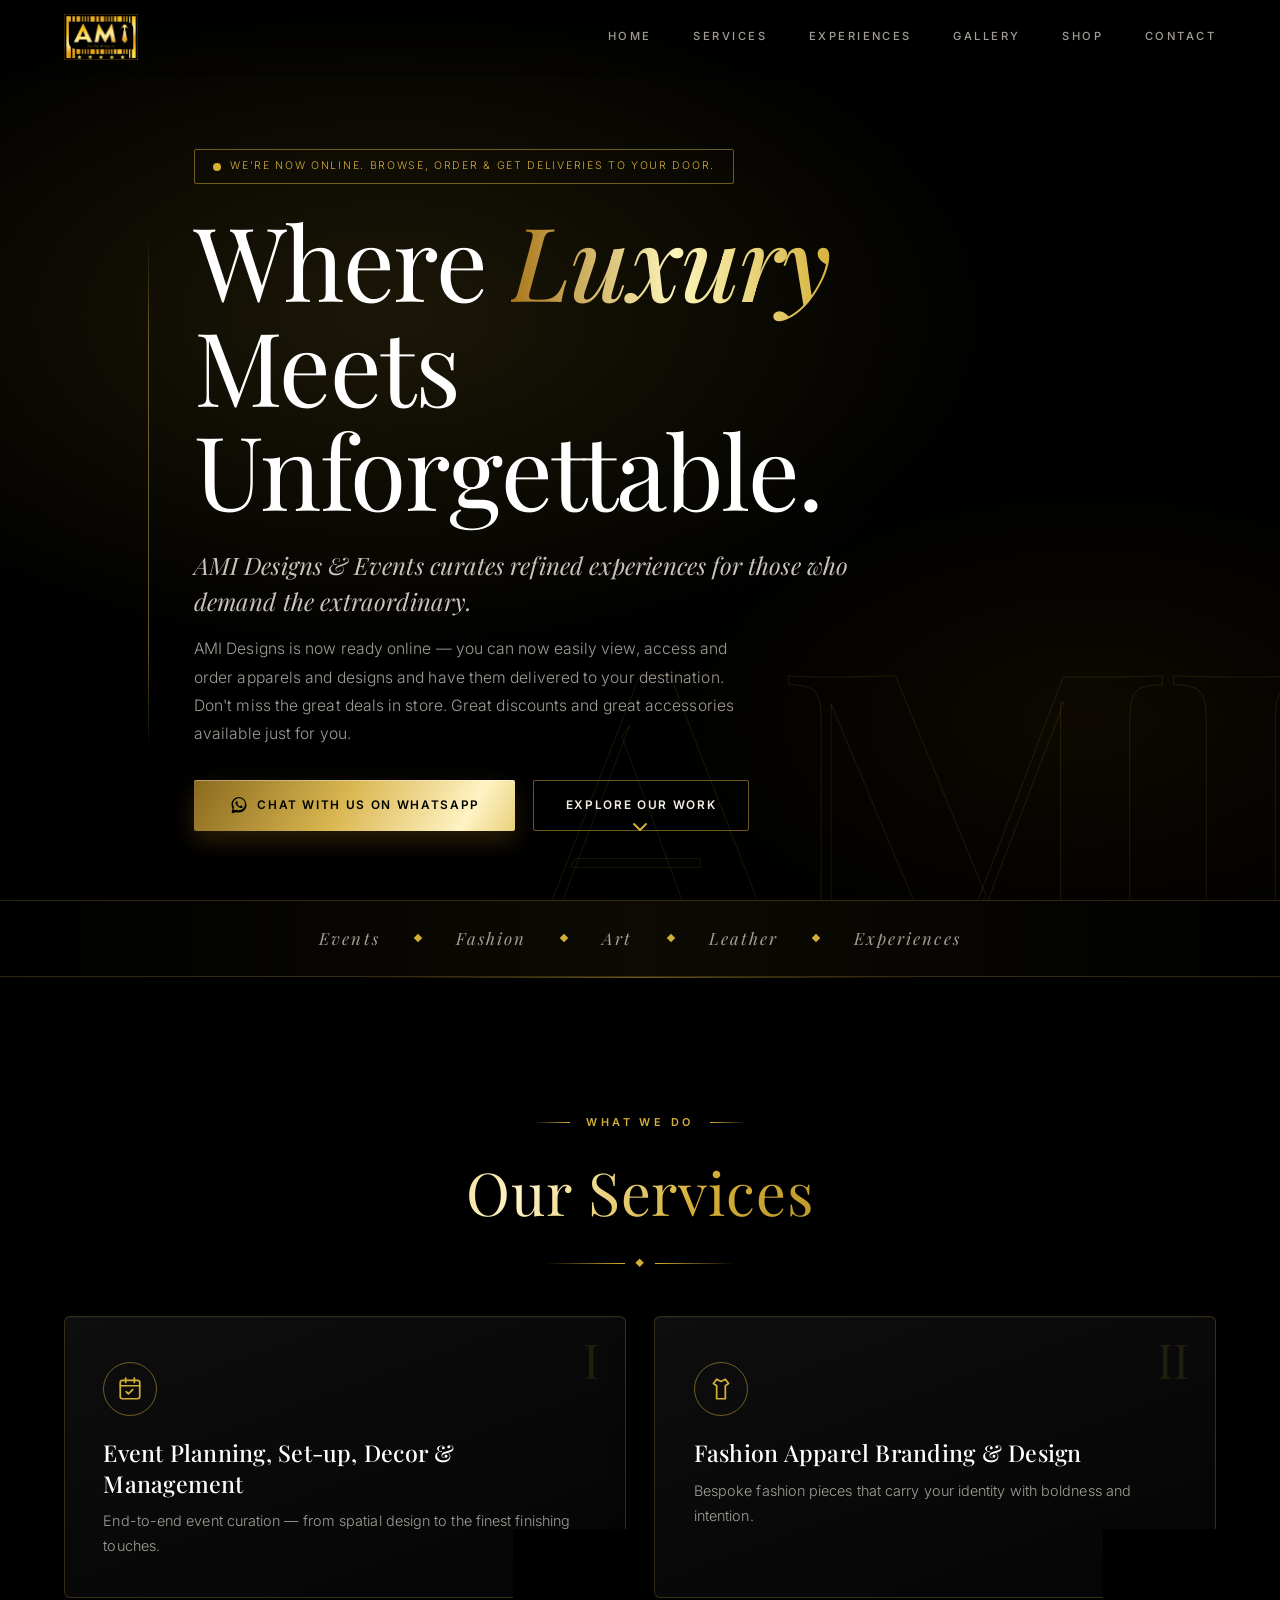
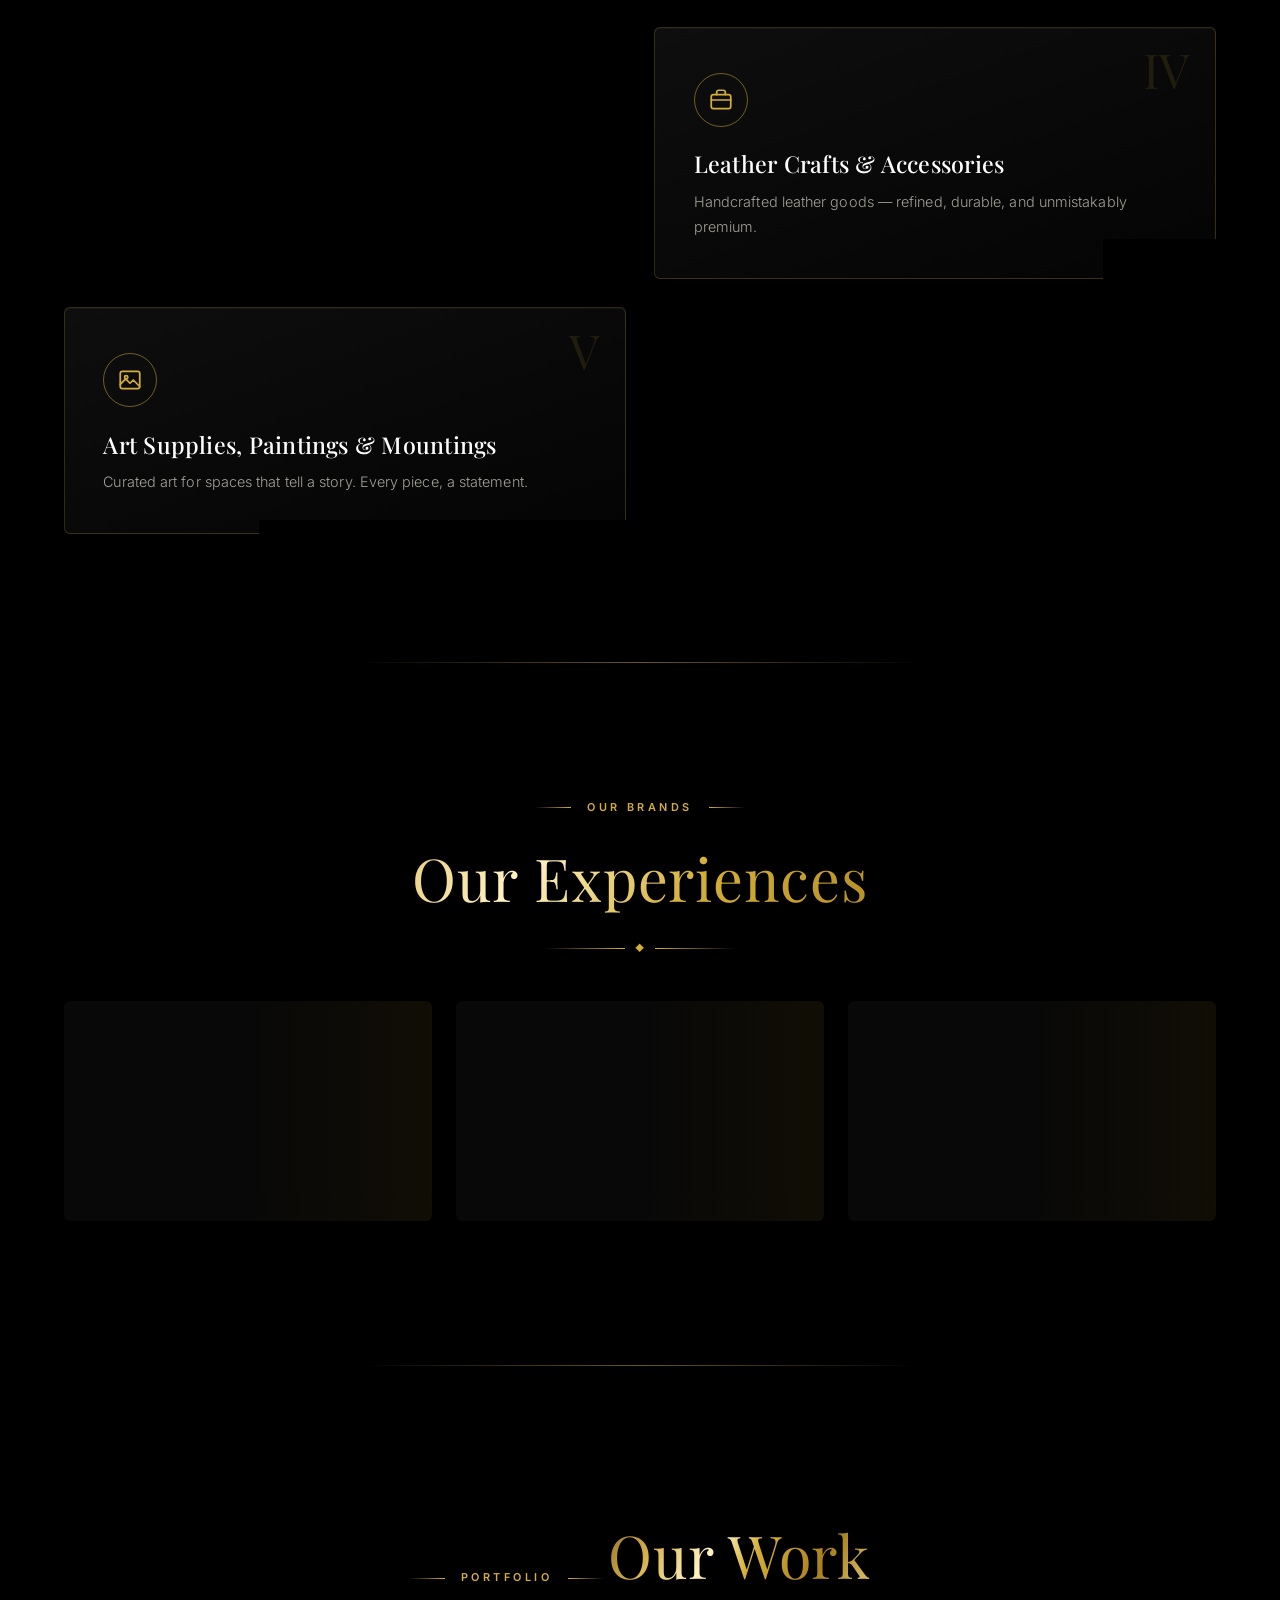
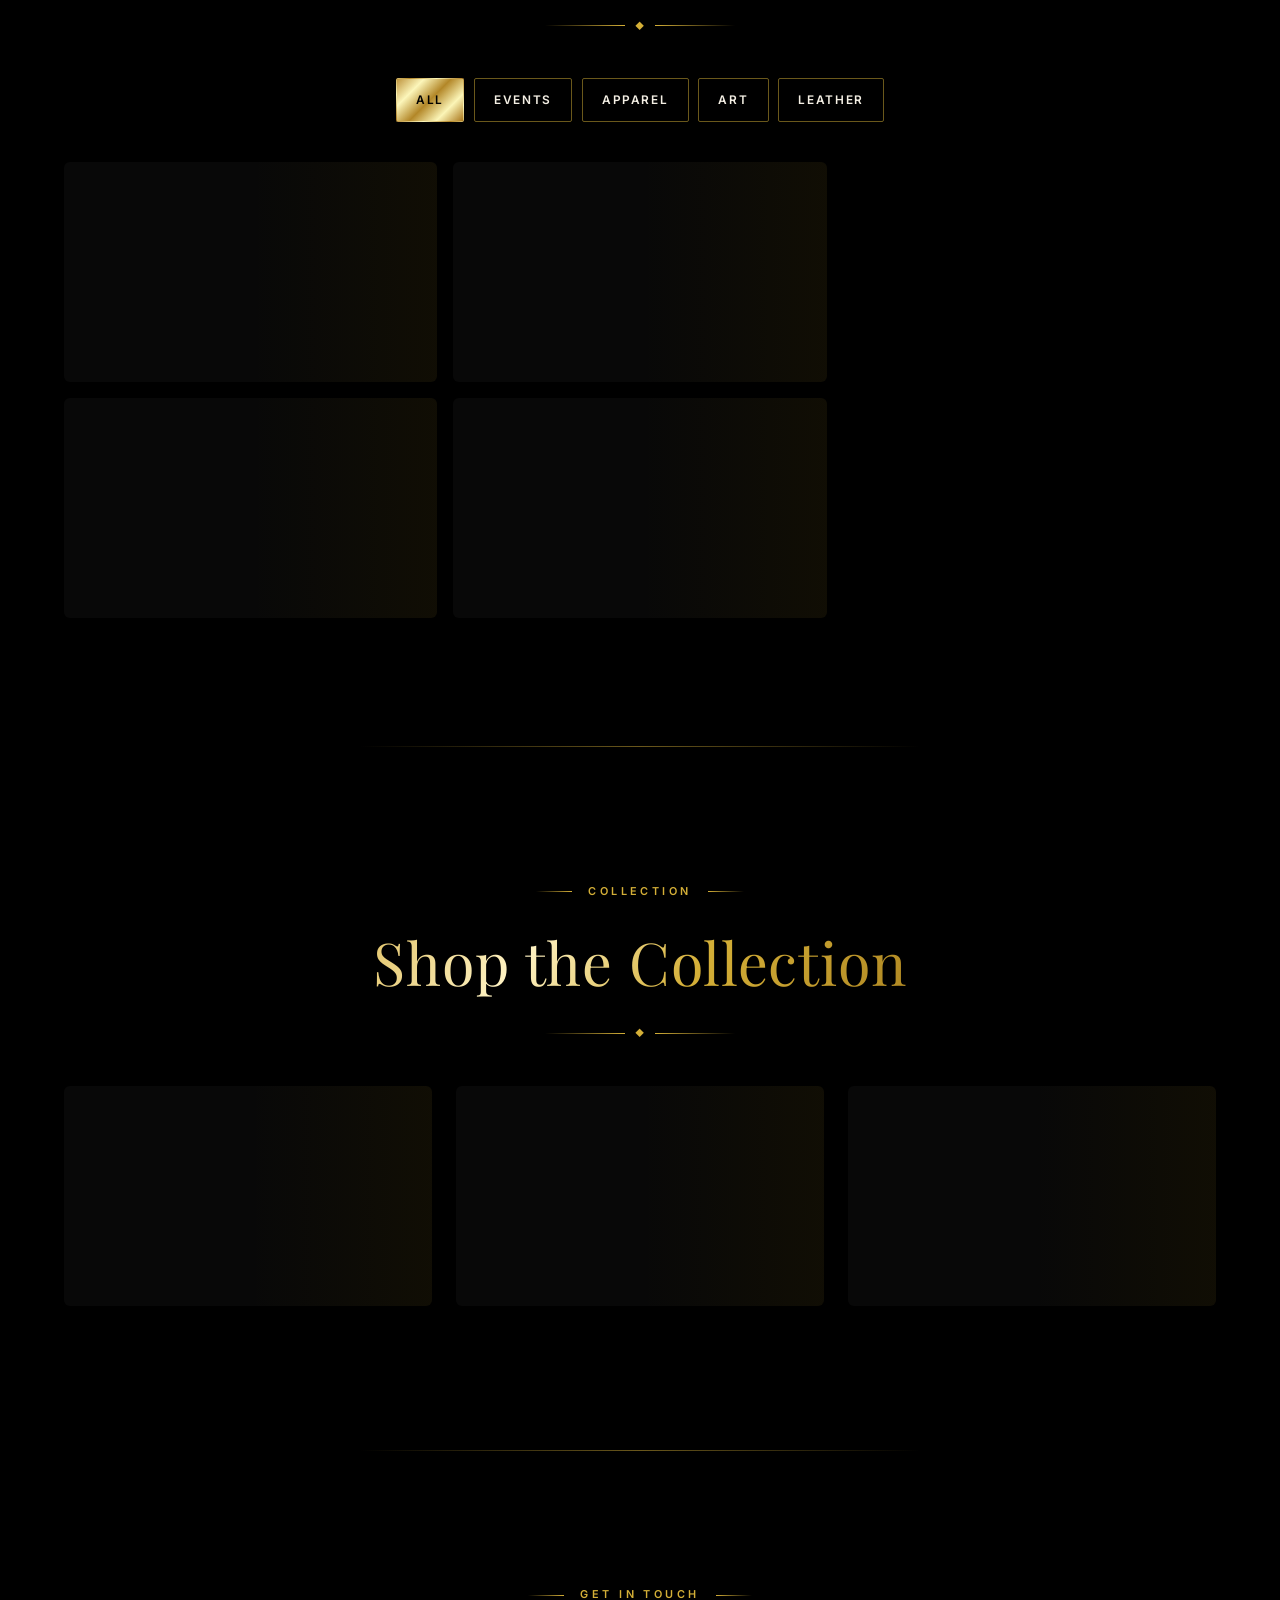
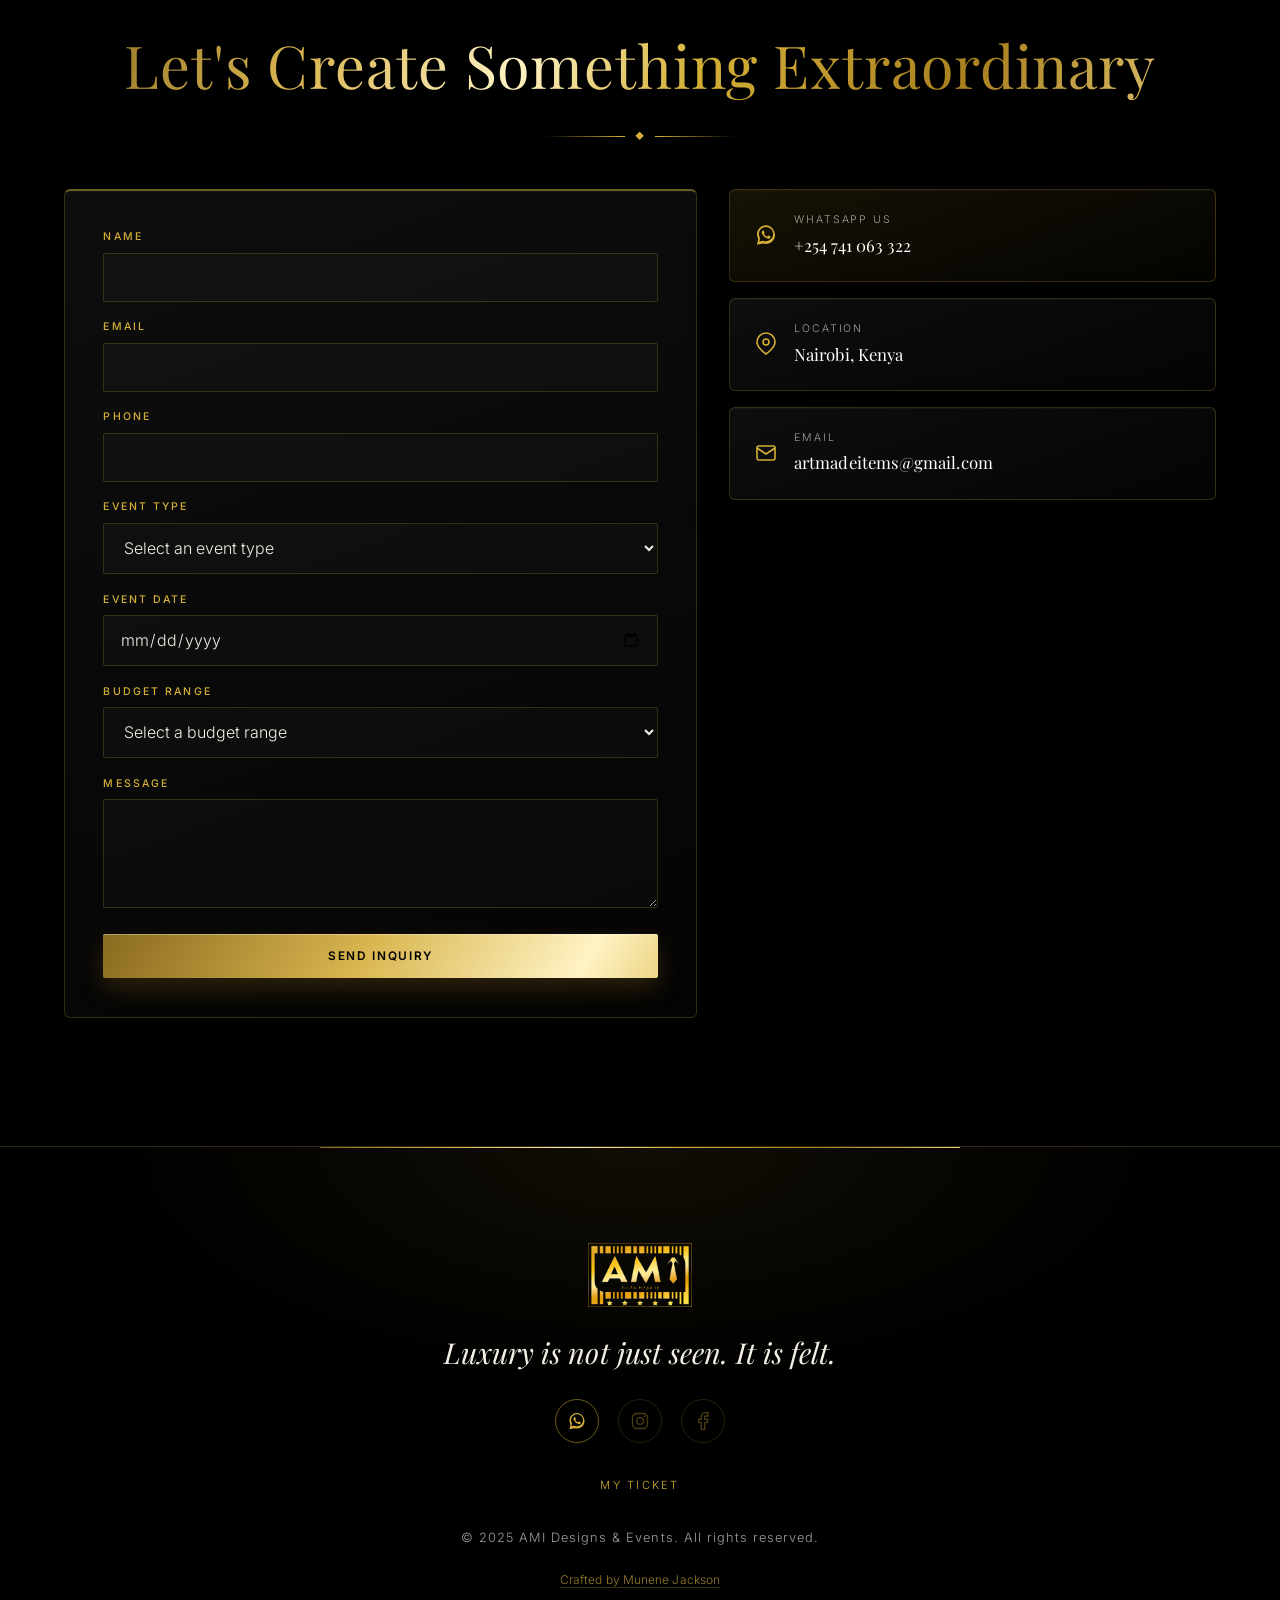
==== commit 1266b2a1: "Deepen luxury design: editorial hero, ribbon, numbered service cards, scroll-aware header - Larger h" ====
--- a/index.html
+++ b/index.html
@@ -96,6 +96,11 @@
 
   </div>
 </section>
+
+<!-- ============ ESTATE RIBBON ============ -->
+<div class="gold-ribbon" aria-hidden="true">
+  <span>Events</span><i></i><span>Fashion</span><i></i><span>Art</span><i></i><span>Leather</span><i></i><span>Experiences</span>
+</div>
 
 <!-- ============ SERVICES ============ -->
 <section id="services" class="services">
--- a/css/luxury.css
+++ b/css/luxury.css
@@ -465,6 +465,294 @@
   .stats-cards { grid-template-columns: 1fr 1fr; }
 }
 
+/* ============================================================
+   LEVEL 2: EDITORIAL LUXURY
+   Heavier typography, ceremony and craft details.
+   ============================================================ */
+:root {
+  --ease-lux: cubic-bezier(0.22, 0.7, 0.2, 1);
+  --foil: linear-gradient(120deg, #8a6a1f 0%, #d9b650 22%, #fff3c4 40%, #d4af37 55%, #a8801f 78%, #e8cd7a 100%);
+}
+
+html { background: #000; }
+
+/* Ambient light that stays fixed behind the page */
+body::after {
+  content: "";
+  position: fixed;
+  inset: 0;
+  z-index: -1;
+  pointer-events: none;
+  background:
+    radial-gradient(ellipse 60% 40% at 50% -5%, rgba(212, 175, 55, 0.10), transparent 70%),
+    radial-gradient(ellipse 40% 30% at 100% 100%, rgba(170, 119, 28, 0.07), transparent 70%);
+}
+
+/* Gold scroll-progress line */
+.scroll-progress {
+  position: fixed;
+  top: 0; left: 0;
+  width: 100%;
+  height: 2px;
+  z-index: 1000;
+  background: var(--foil);
+  transform: scaleX(0);
+  transform-origin: left;
+  pointer-events: none;
+}
+
+/* ---------- Header: transparent over the hero, solid after ---------- */
+.site-header {
+  background: linear-gradient(180deg, rgba(0, 0, 0, 0.7), rgba(0, 0, 0, 0));
+  border-bottom-color: transparent;
+  -webkit-backdrop-filter: none;
+  backdrop-filter: none;
+  transition: background 500ms var(--ease-lux), border-color 500ms var(--ease-lux);
+}
+.site-header.scrolled {
+  background: rgba(0, 0, 0, 0.88);
+  border-bottom-color: var(--hairline);
+  -webkit-backdrop-filter: blur(14px);
+  backdrop-filter: blur(14px);
+}
+.logo-mark img { height: 46px; transition: height 400ms var(--ease-lux); }
+.site-header.scrolled .logo-mark img { height: 38px; }
+
+/* ---------- Hero ---------- */
+.hero { min-height: 100svh; overflow: hidden; }
+.hero::after {
+  content: "AMI";
+  position: absolute;
+  right: -2vw;
+  bottom: -6vw;
+  font-family: var(--font-heading);
+  font-weight: 700;
+  font-size: clamp(14rem, 34vw, 34rem);
+  line-height: 0.8;
+  letter-spacing: -0.04em;
+  color: transparent;
+  -webkit-text-stroke: 1px rgba(212, 175, 55, 0.12);
+  pointer-events: none;
+  user-select: none;
+}
+.hero-inner { max-width: 940px; z-index: 1; }
+.hero-inner::before {
+  /* vertical gold rule beside the headline */
+  content: "";
+  position: absolute;
+  left: -1.4rem; top: 7.5rem; bottom: 8rem;
+  width: 1px;
+  background: linear-gradient(180deg, transparent, var(--gold-accent) 20%, var(--gold-accent) 80%, transparent);
+  opacity: 0.5;
+}
+.hero-title {
+  font-weight: 400;
+  font-size: clamp(2.9rem, 8.4vw, 6.4rem);
+  line-height: 1.02;
+  letter-spacing: -0.015em;
+  margin-bottom: 1.6rem;
+}
+.hero-title .shimmer-text { font-style: italic; font-weight: 500; padding-right: 0.08em; }
+.hero-subtitle {
+  font-size: clamp(1.15rem, 2.2vw, 1.5rem);
+  max-width: 680px;
+  line-height: 1.5;
+  color: rgba(244, 239, 228, 0.82);
+}
+.hero-copy { max-width: 560px; font-size: 0.98rem; }
+.hero-actions { gap: 1.1rem; }
+
+/* Foil sweep on primary buttons */
+.btn-primary {
+  position: relative;
+  overflow: hidden;
+  background: var(--foil);
+  background-size: 220% 100%;
+  transition: background-position 700ms var(--ease-lux), box-shadow var(--transition-base), transform var(--transition-base);
+}
+.btn-primary:hover { background-position: 100% 0; }
+.btn-primary::after {
+  content: "";
+  position: absolute;
+  top: 0; bottom: 0; left: -60%;
+  width: 40%;
+  background: linear-gradient(100deg, transparent, rgba(255, 255, 255, 0.55), transparent);
+  transform: skewX(-20deg);
+  transition: left 800ms var(--ease-lux);
+  pointer-events: none;
+}
+.btn-primary:hover::after { left: 130%; }
+
+/* ---------- Ribbon band ---------- */
+.gold-ribbon {
+  display: flex;
+  flex-wrap: wrap;
+  align-items: center;
+  justify-content: center;
+  gap: 1.4rem 2.2rem;
+  padding: 1.5rem 1.25rem;
+  border-top: 1px solid var(--hairline);
+  border-bottom: 1px solid var(--hairline);
+  background: linear-gradient(90deg, transparent, rgba(212, 175, 55, 0.06), transparent);
+  font-family: var(--font-heading);
+  font-style: italic;
+  font-size: 1.05rem;
+  letter-spacing: 0.12em;
+  color: var(--ivory-muted);
+}
+.gold-ribbon span { white-space: nowrap; }
+.gold-ribbon i {
+  width: 6px; height: 6px;
+  background: var(--gold-accent);
+  transform: rotate(45deg);
+  flex-shrink: 0;
+}
+
+/* ---------- Sections: more air, slower reveals ---------- */
+.services, .experiences, .gallery, .shop, .contact { padding: 8rem 0; }
+.section-title {
+  font-weight: 400;
+  font-size: clamp(2.3rem, 5.2vw, 3.7rem);
+  letter-spacing: 0.015em;
+  background: var(--foil);
+  -webkit-background-clip: text;
+  background-clip: text;
+  color: transparent;
+}
+.fade-up-scroll {
+  transform: translateY(34px);
+  transition: opacity 1100ms var(--ease-lux), transform 1100ms var(--ease-lux);
+  transition-delay: var(--delay, 0ms);
+}
+.fade-up-scroll.in-view { transform: none; }
+
+/* ---------- Service cards: numerals and corner brackets ---------- */
+.services-grid { counter-reset: svc; gap: 1.8rem; }
+.service-card { position: relative; counter-increment: svc; padding: 2.8rem 2.4rem 2.4rem; overflow: hidden; }
+.service-card::before {
+  content: counter(svc, upper-roman);
+  position: absolute;
+  top: 1.1rem; right: 1.6rem;
+  font-family: var(--font-heading);
+  font-size: 3rem;
+  line-height: 1;
+  color: rgba(212, 175, 55, 0.13);
+  transition: color 500ms var(--ease-lux);
+}
+.service-card:hover::before { color: rgba(212, 175, 55, 0.3); }
+.service-card::after,
+.brand-card::after,
+.product-card::after {
+  /* corner brackets that draw in on hover */
+  content: "";
+  position: absolute;
+  inset: 10px;
+  pointer-events: none;
+  opacity: 0;
+  transition: opacity 500ms var(--ease-lux), inset 500ms var(--ease-lux);
+  --c: var(--gold-accent);
+  background:
+    linear-gradient(var(--c), var(--c)) top left / 16px 1px no-repeat,
+    linear-gradient(var(--c), var(--c)) top left / 1px 16px no-repeat,
+    linear-gradient(var(--c), var(--c)) top right / 16px 1px no-repeat,
+    linear-gradient(var(--c), var(--c)) top right / 1px 16px no-repeat,
+    linear-gradient(var(--c), var(--c)) bottom left / 16px 1px no-repeat,
+    linear-gradient(var(--c), var(--c)) bottom left / 1px 16px no-repeat,
+    linear-gradient(var(--c), var(--c)) bottom right / 16px 1px no-repeat,
+    linear-gradient(var(--c), var(--c)) bottom right / 1px 16px no-repeat;
+}
+.service-card:hover::after,
+.brand-card:hover::after,
+.product-card:hover::after { opacity: 1; inset: 6px; }
+.brand-card, .product-card { position: relative; }
+.service-icon {
+  width: 54px; height: 54px;
+  display: flex; align-items: center; justify-content: center;
+  border: 1px solid var(--hairline-strong);
+  border-radius: 50%;
+}
+.service-icon svg { width: 26px; height: 26px; }
+.service-title { font-size: 1.45rem; }
+
+/* ---------- Imagery: matted frames and slow zoom ---------- */
+.brand-card-img, .product-image-wrap { position: relative; }
+.brand-card-img::after,
+.product-image-wrap::after {
+  content: "";
+  position: absolute;
+  inset: 12px;
+  border: 1px solid rgba(244, 239, 228, 0.28);
+  pointer-events: none;
+  opacity: 0;
+  transition: opacity 600ms var(--ease-lux);
+}
+.brand-card:hover .brand-card-img::after,
+.product-card:hover .product-image-wrap::after { opacity: 1; }
+.brand-card-img img,
+.gallery-item img,
+.product-image-wrap img { transition: transform 1400ms var(--ease-lux), filter 800ms var(--ease-lux); }
+.gallery-item img { filter: saturate(0.82) contrast(1.04); }
+.gallery-item:hover img { filter: saturate(1.05) contrast(1.02); transform: scale(1.06); }
+
+/* ---------- Contact ---------- */
+.whatsapp-highlight { background: linear-gradient(160deg, rgba(212, 175, 55, 0.10), rgba(212, 175, 55, 0.02)); }
+.contact-form { border-top: 2px solid rgba(212, 175, 55, 0.5); }
+
+/* ---------- Footer: ceremonial close ---------- */
+.site-footer {
+  position: relative;
+  margin-top: 0;
+  padding: 6rem 0 2.5rem;
+  background:
+    radial-gradient(ellipse 60% 70% at 50% 0%, rgba(212, 175, 55, 0.08), transparent 70%),
+    #000;
+}
+.site-footer::before {
+  content: "";
+  position: absolute;
+  top: 0; left: 50%;
+  width: min(640px, 80%);
+  height: 1px;
+  transform: translateX(-50%);
+  background: var(--foil);
+}
+.footer-logo { height: 64px; opacity: 1; margin-bottom: 0.4rem; }
+.footer-inner > p.footer-tagline:first-of-type {
+  font-size: clamp(1.3rem, 3vw, 1.8rem);
+  font-weight: 400;
+  color: var(--ivory);
+}
+.footer-socials a, .footer-social-placeholder {
+  width: 44px; height: 44px;
+  align-items: center; justify-content: center;
+  border: 1px solid var(--hairline-strong);
+  border-radius: 50%;
+}
+.footer-socials a:hover { border-color: var(--gold-accent); background: rgba(212, 175, 55, 0.1); }
+
+/* ---------- Modal headers carry the foil ---------- */
+.brand-modal-name {
+  background: var(--foil);
+  -webkit-background-clip: text;
+  background-clip: text;
+  color: transparent;
+}
+
+/* ---------- Mobile ---------- */
+@media (max-width: 640px) {
+  .services, .experiences, .gallery, .shop, .contact { padding: 5rem 0; }
+  .hero { padding-bottom: 4rem; }
+  .hero-inner::before { display: none; }
+  .hero::after { font-size: 16rem; right: -8vw; bottom: -2rem; }
+  .gold-ribbon { gap: 0.9rem 1.2rem; font-size: 0.9rem; padding: 1.2rem 1rem; }
+  .service-card { padding: 2.2rem 1.5rem 1.8rem; }
+  .service-card::before { font-size: 2.4rem; }
+  .site-footer { padding: 4.5rem 0 2rem; }
+}
+@media (hover: none) {
+  .service-card::after, .brand-card::after, .product-card::after { display: none; }
+}
+
 @media (prefers-reduced-motion: reduce) {
   *, *::before, *::after {
     animation-duration: 0.01ms !important;
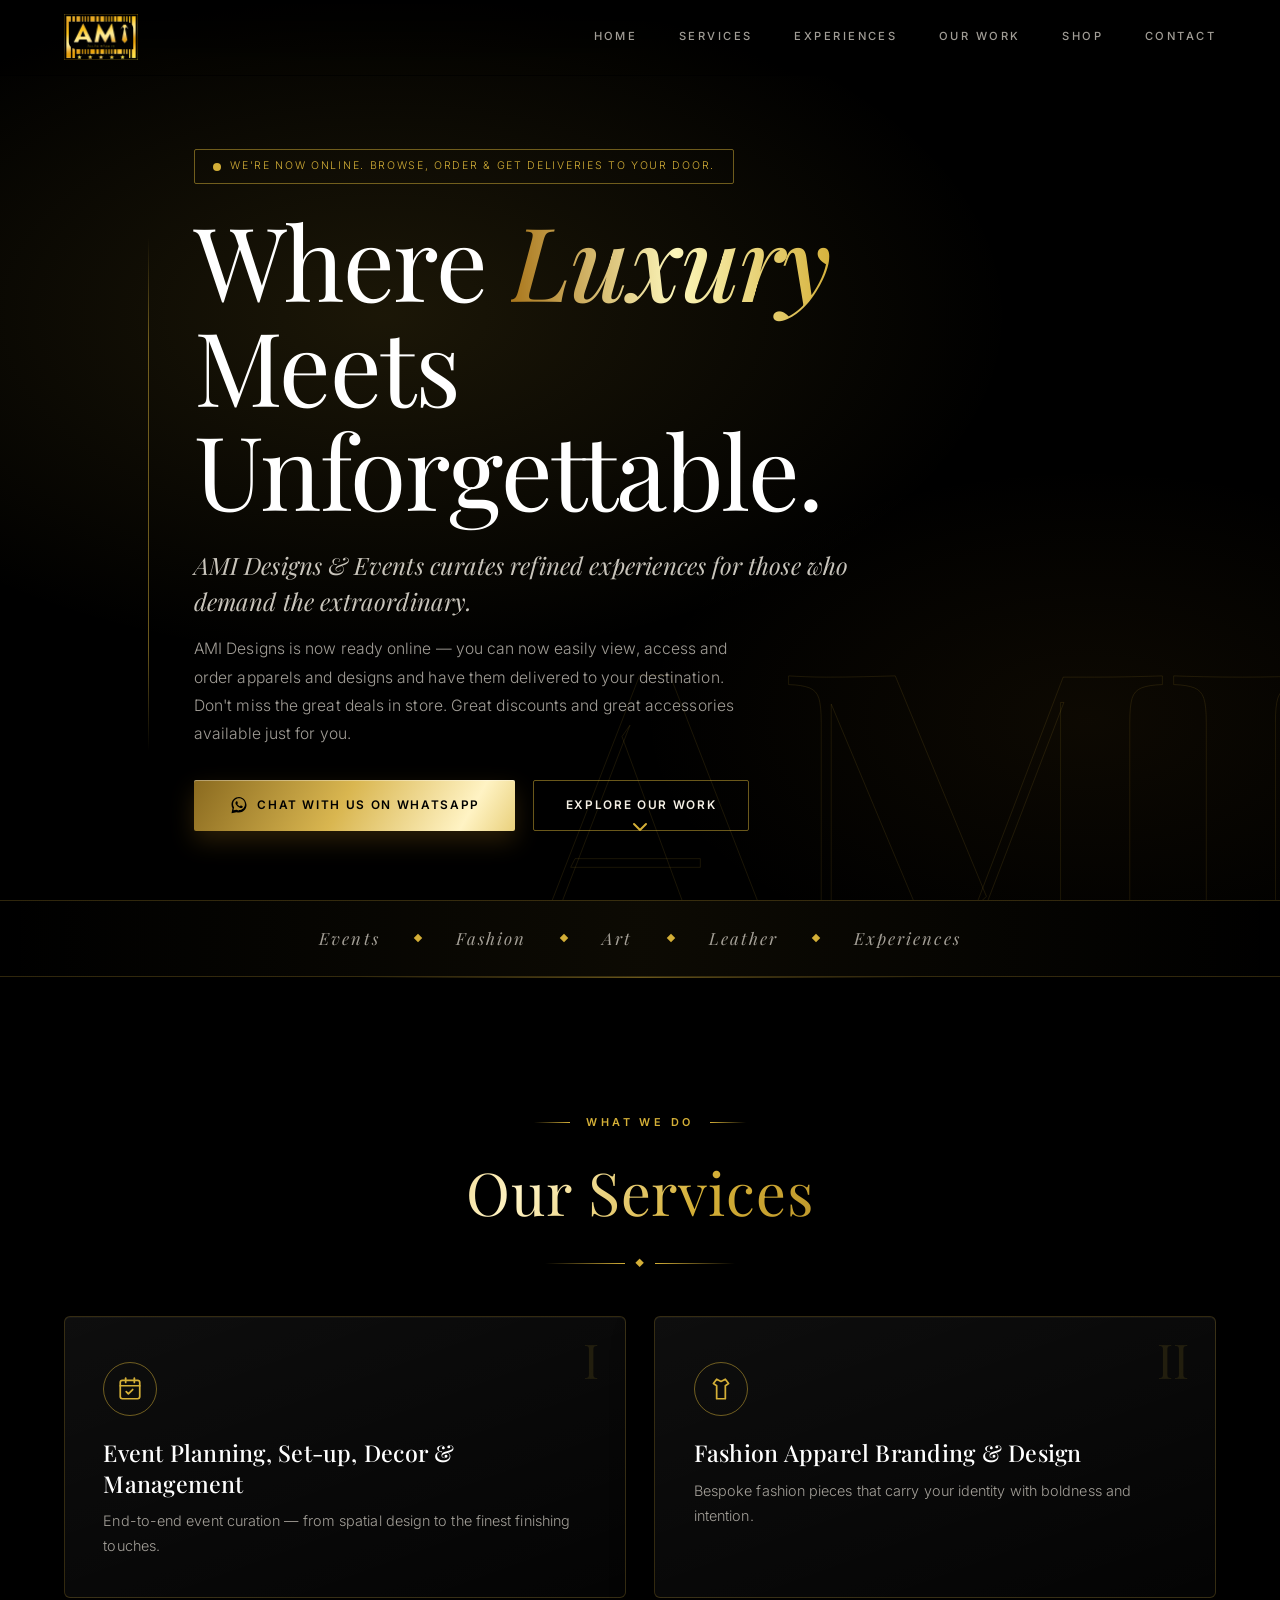
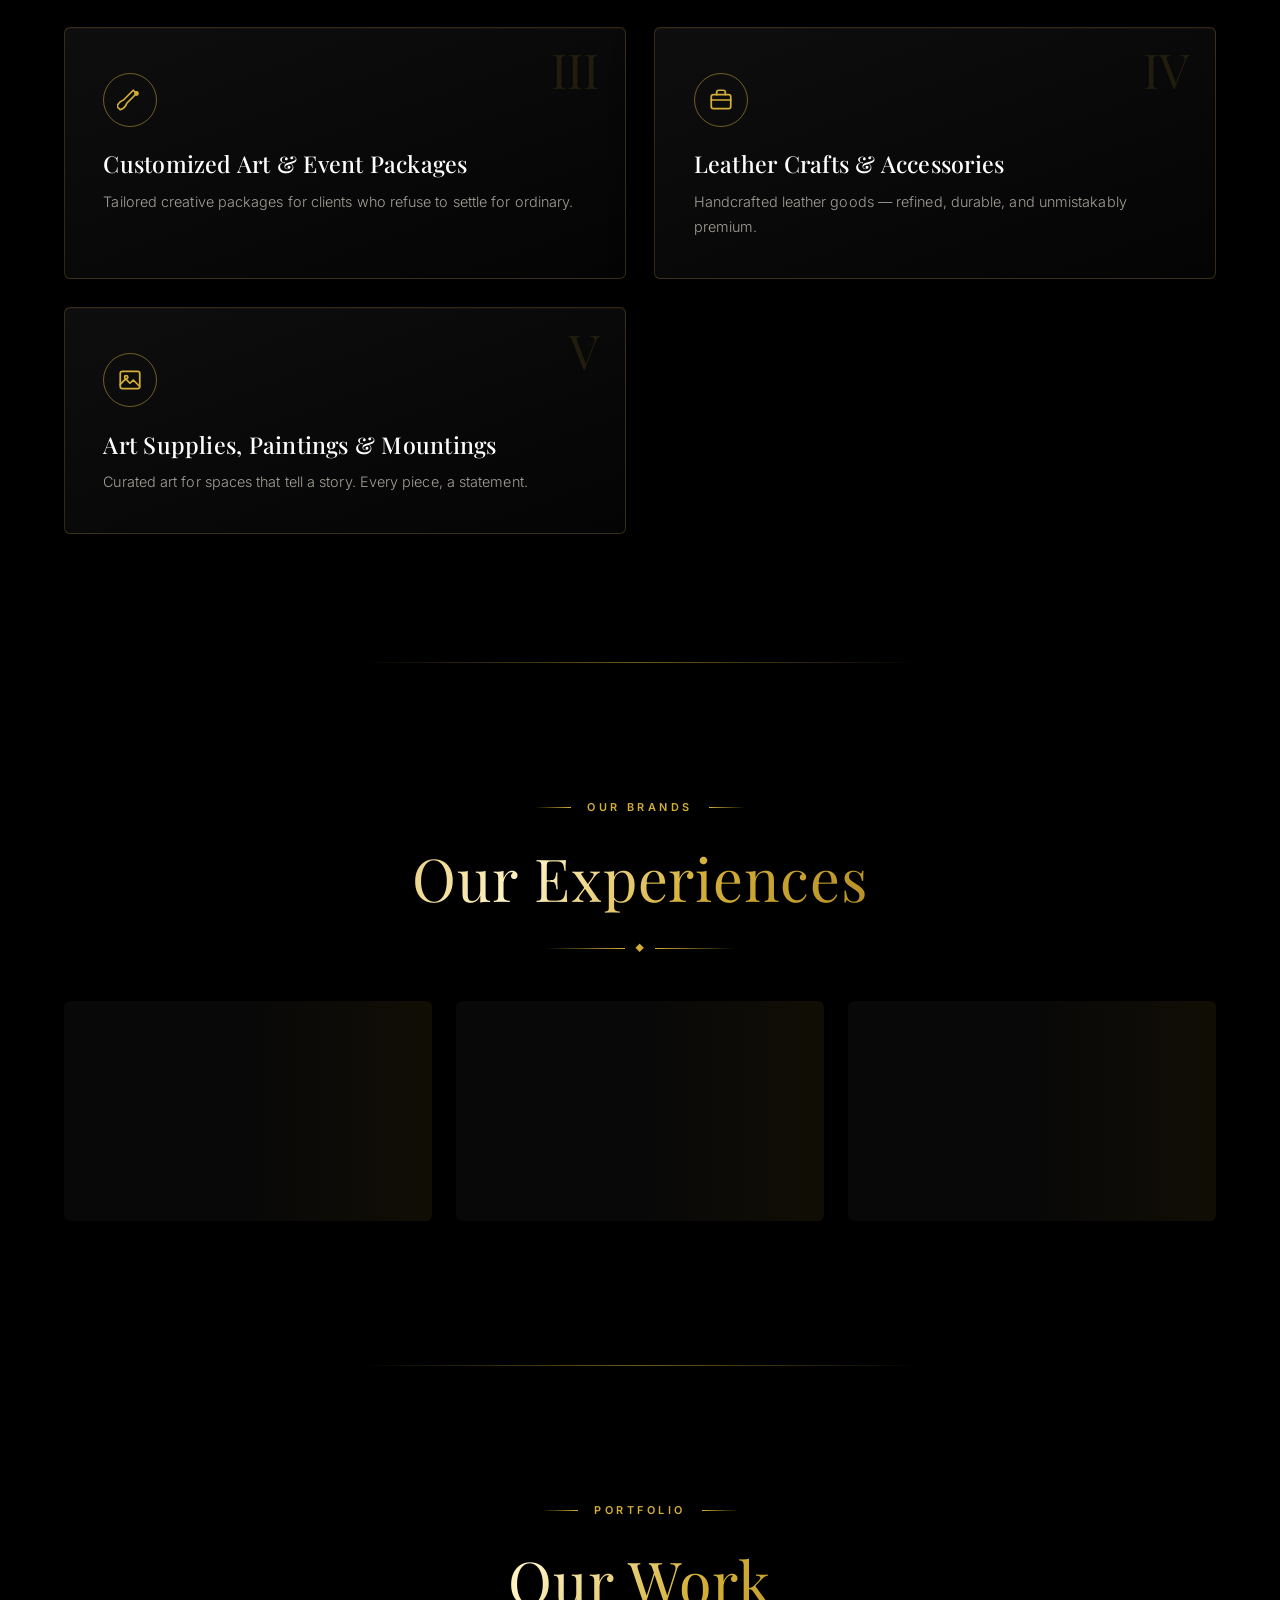
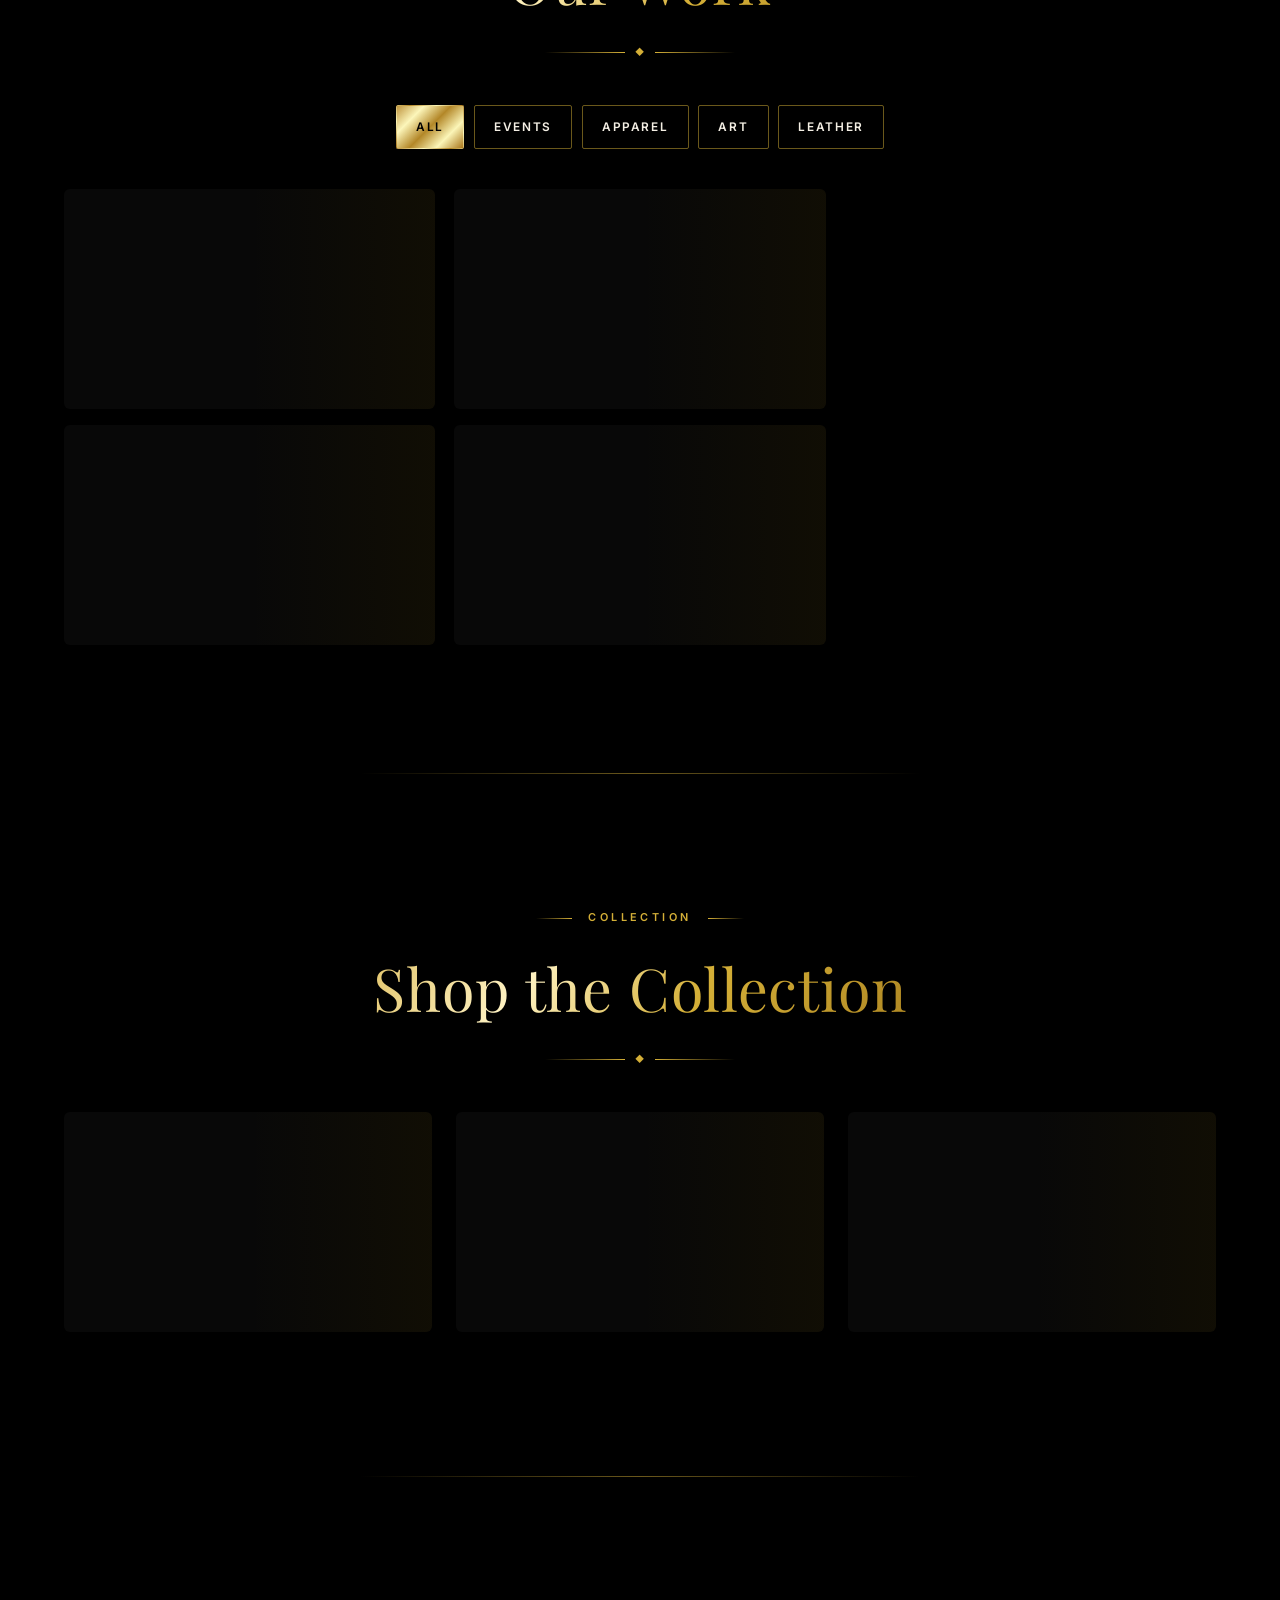
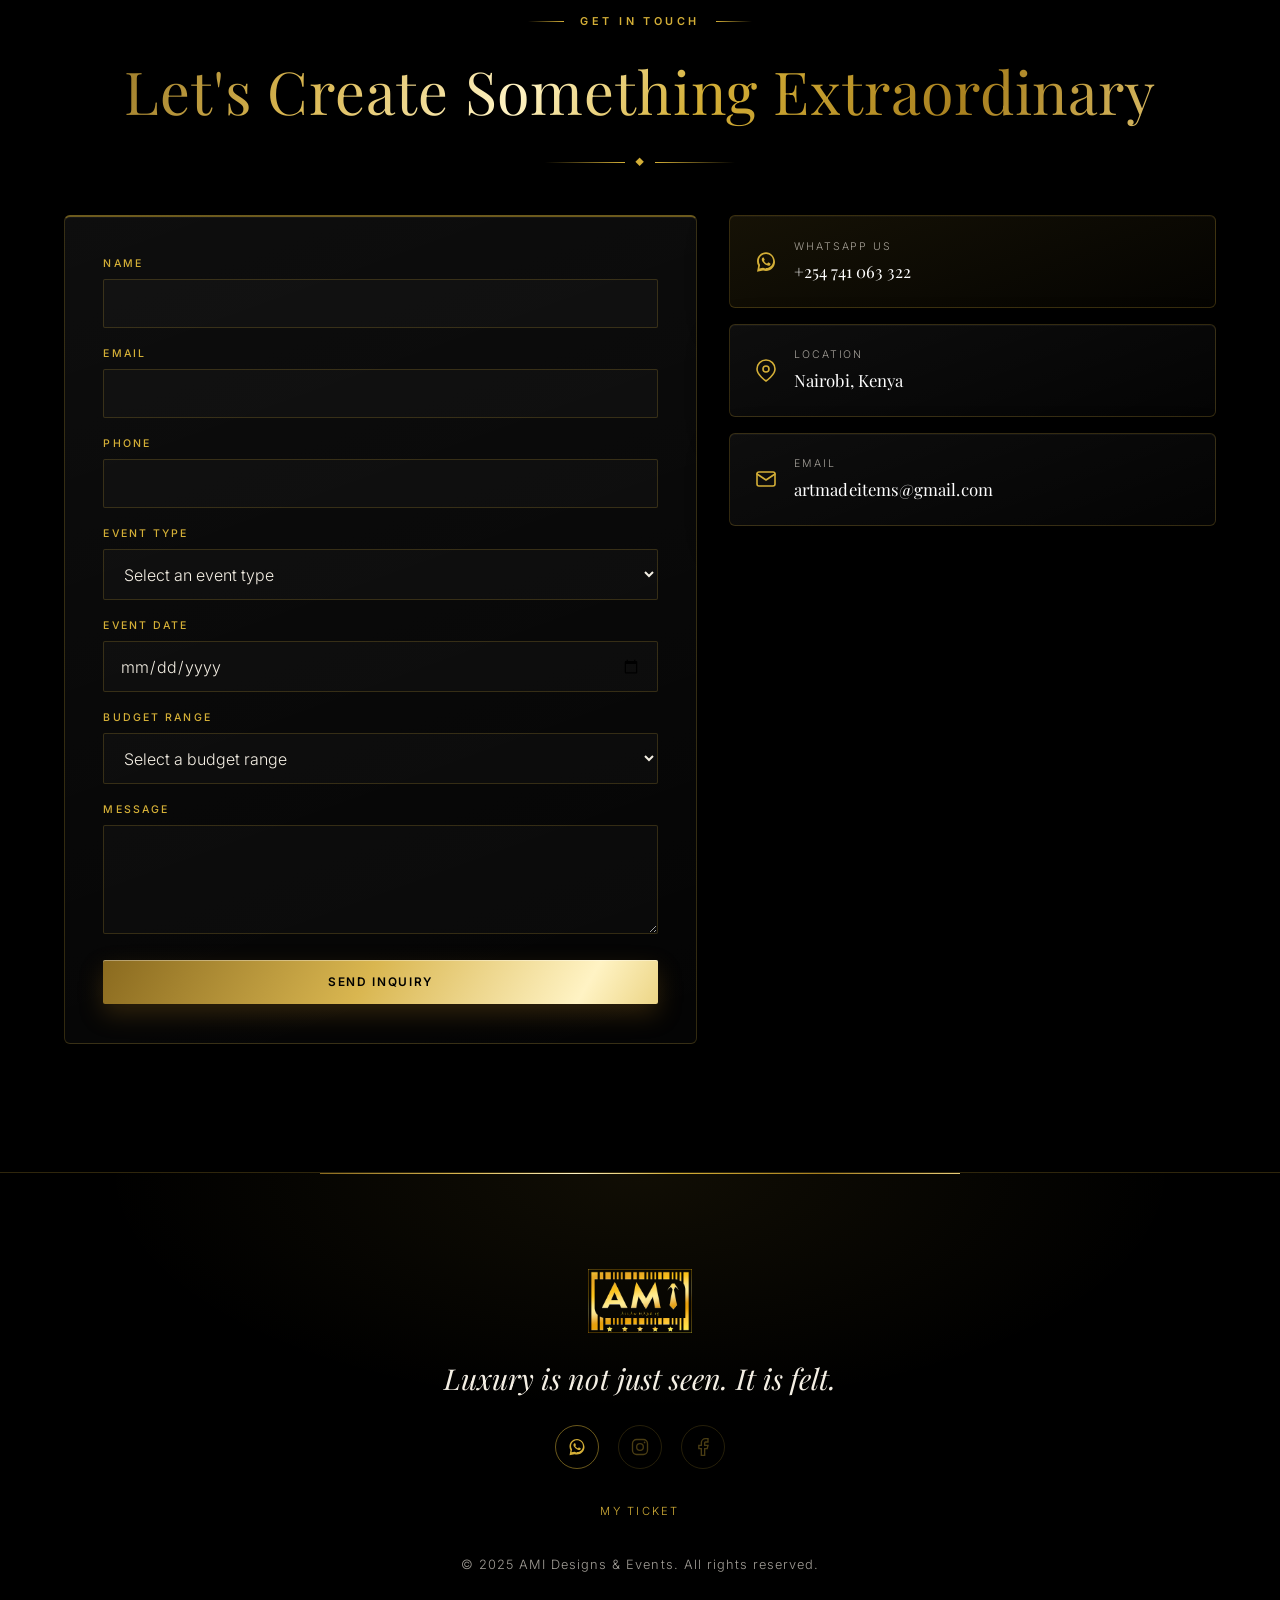
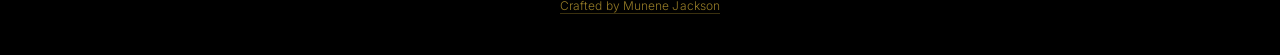
==== commit 57ebdb56: "Fix Our Work section for the luxury design - Stack the Portfolio eyebrow above the "Our Work" title " ====
--- a/index.html
+++ b/index.html
@@ -34,7 +34,7 @@
       <a href="#home">Home</a>
       <a href="#services">Services</a>
       <a href="#experiences">Experiences</a>
-      <a href="#gallery">Gallery</a>
+      <a href="#gallery">Our Work</a>
       <a href="#shop">Shop</a>
       <a href="#contact">Contact</a>
     </nav>
@@ -48,7 +48,7 @@
     <a href="#home">Home</a>
     <a href="#services">Services</a>
       <a href="#experiences">Experiences</a>
-    <a href="#gallery">Gallery</a>
+    <a href="#gallery">Our Work</a>
     <a href="#shop">Shop</a>
     <a href="#contact">Contact</a>
   </nav>
--- a/css/luxury.css
+++ b/css/luxury.css
@@ -694,6 +694,43 @@
 .gallery-item img { filter: saturate(0.82) contrast(1.04); }
 .gallery-item:hover img { filter: saturate(1.05) contrast(1.02); transform: scale(1.06); }
 
+/* ---------- Our Work (gallery) ---------- */
+.gallery-heading { display: block; } /* stack the eyebrow above the title like every other section */
+.gallery-grid { column-gap: 1.2rem; }
+.gallery-item {
+  position: relative;
+  min-height: 240px; /* hold space until the lazy image paints, so the grid doesn't collapse into stripes */
+  margin-bottom: 1.2rem;
+  background: linear-gradient(90deg, rgba(255, 255, 255, 0.03) 25%, rgba(212, 175, 55, 0.09) 50%, rgba(255, 255, 255, 0.03) 75%);
+  background-size: 200% 100%;
+  animation: skeletonShimmer 1.8s ease-in-out infinite;
+}
+.gallery-item.is-loaded { min-height: 0; background: none; animation: none; }
+.gallery-item::after {
+  /* matted frame, same recipe as the brand and product cards */
+  content: "";
+  position: absolute;
+  inset: 12px;
+  border: 1px solid rgba(244, 239, 228, 0.3);
+  pointer-events: none;
+  opacity: 0;
+  transition: opacity 600ms var(--ease-lux);
+}
+.gallery-item:hover::after { opacity: 1; }
+.gallery-overlay { padding: 1.6rem 1.5rem; }
+.gallery-item-title { font-size: 1.2rem; font-weight: 500; letter-spacing: 0.01em; }
+.gallery-item-category { letter-spacing: 0.22em; font-size: 0.62rem; margin-top: 0.35rem; }
+@media (hover: none) {
+  /* phones have no hover, so keep titles visible */
+  .gallery-overlay {
+    opacity: 1;
+    background: linear-gradient(to top, rgba(0, 0, 0, 0.82) 0%, transparent 45%);
+    padding: 1rem 1.1rem;
+  }
+  .gallery-item-title { font-size: 1rem; }
+  .gallery-item::after { display: none; }
+}
+
 /* ---------- Contact ---------- */
 .whatsapp-highlight { background: linear-gradient(160deg, rgba(212, 175, 55, 0.10), rgba(212, 175, 55, 0.02)); }
 .contact-form { border-top: 2px solid rgba(212, 175, 55, 0.5); }
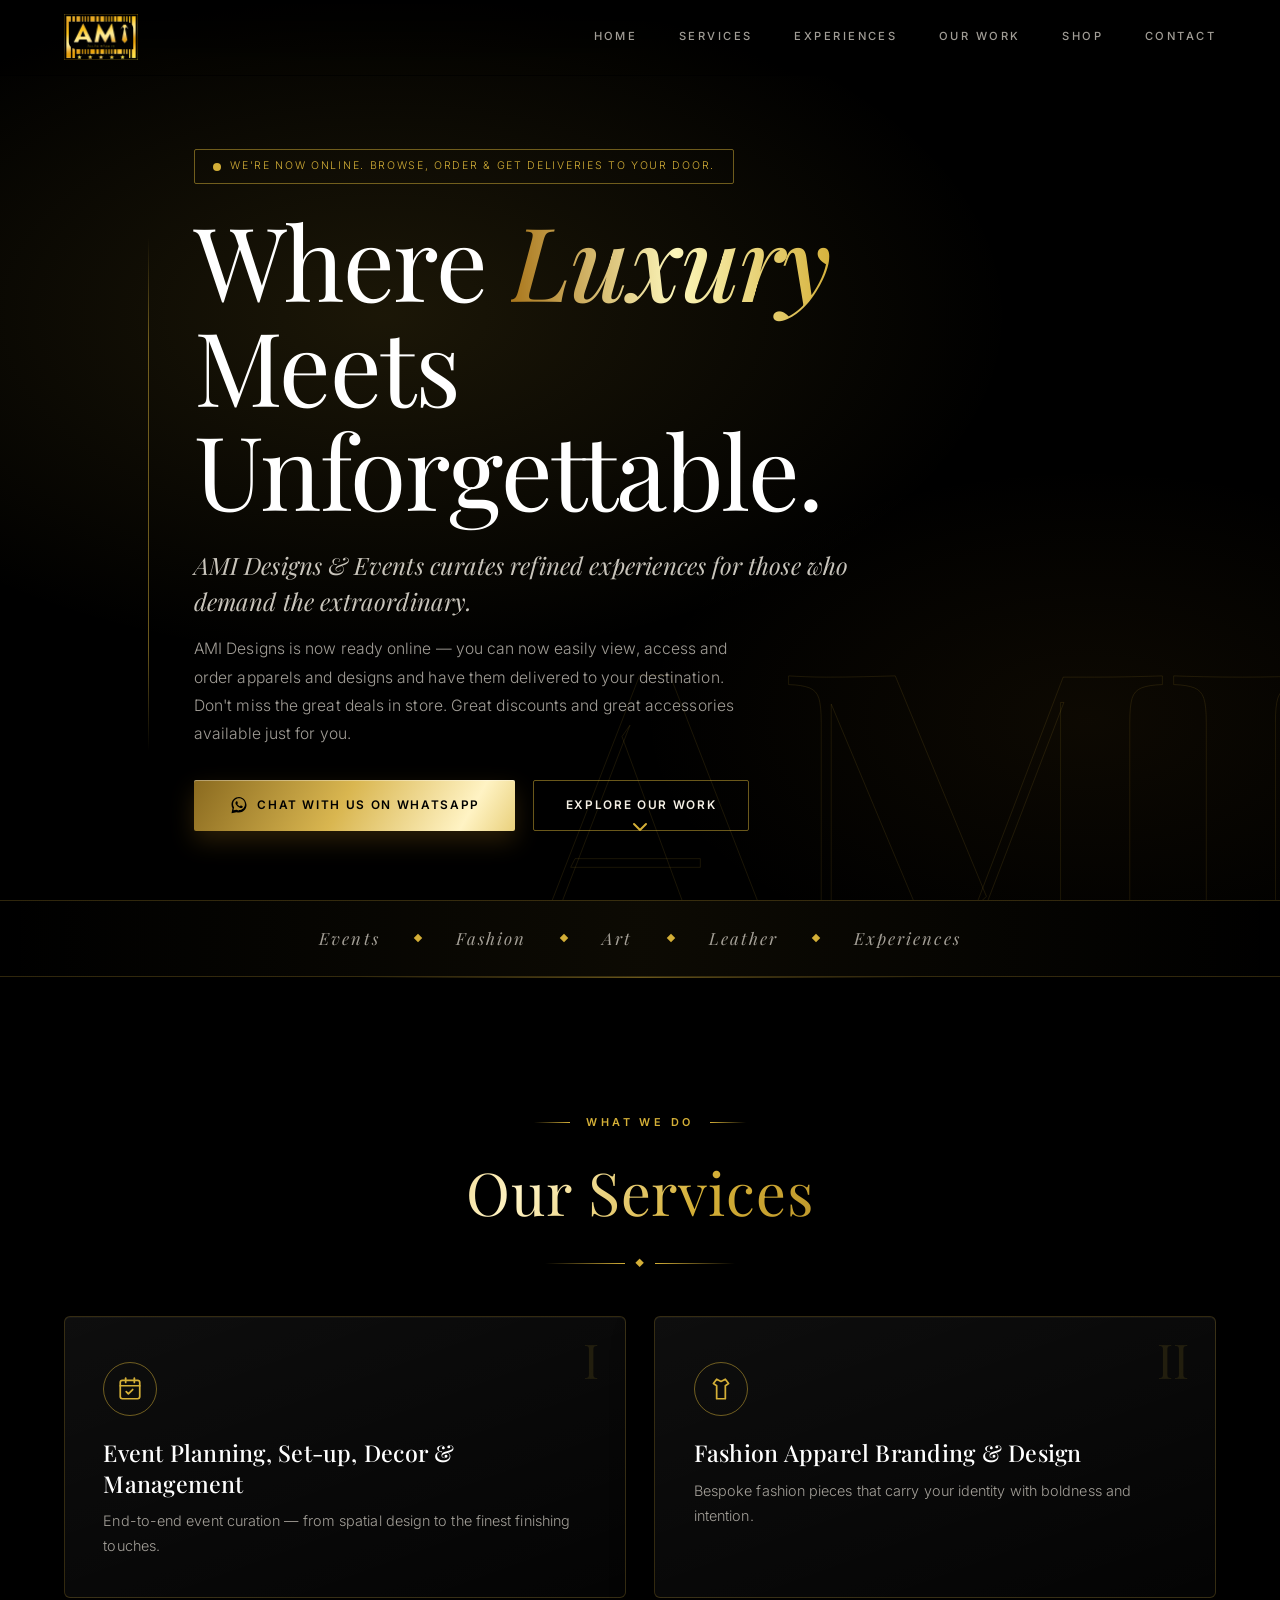
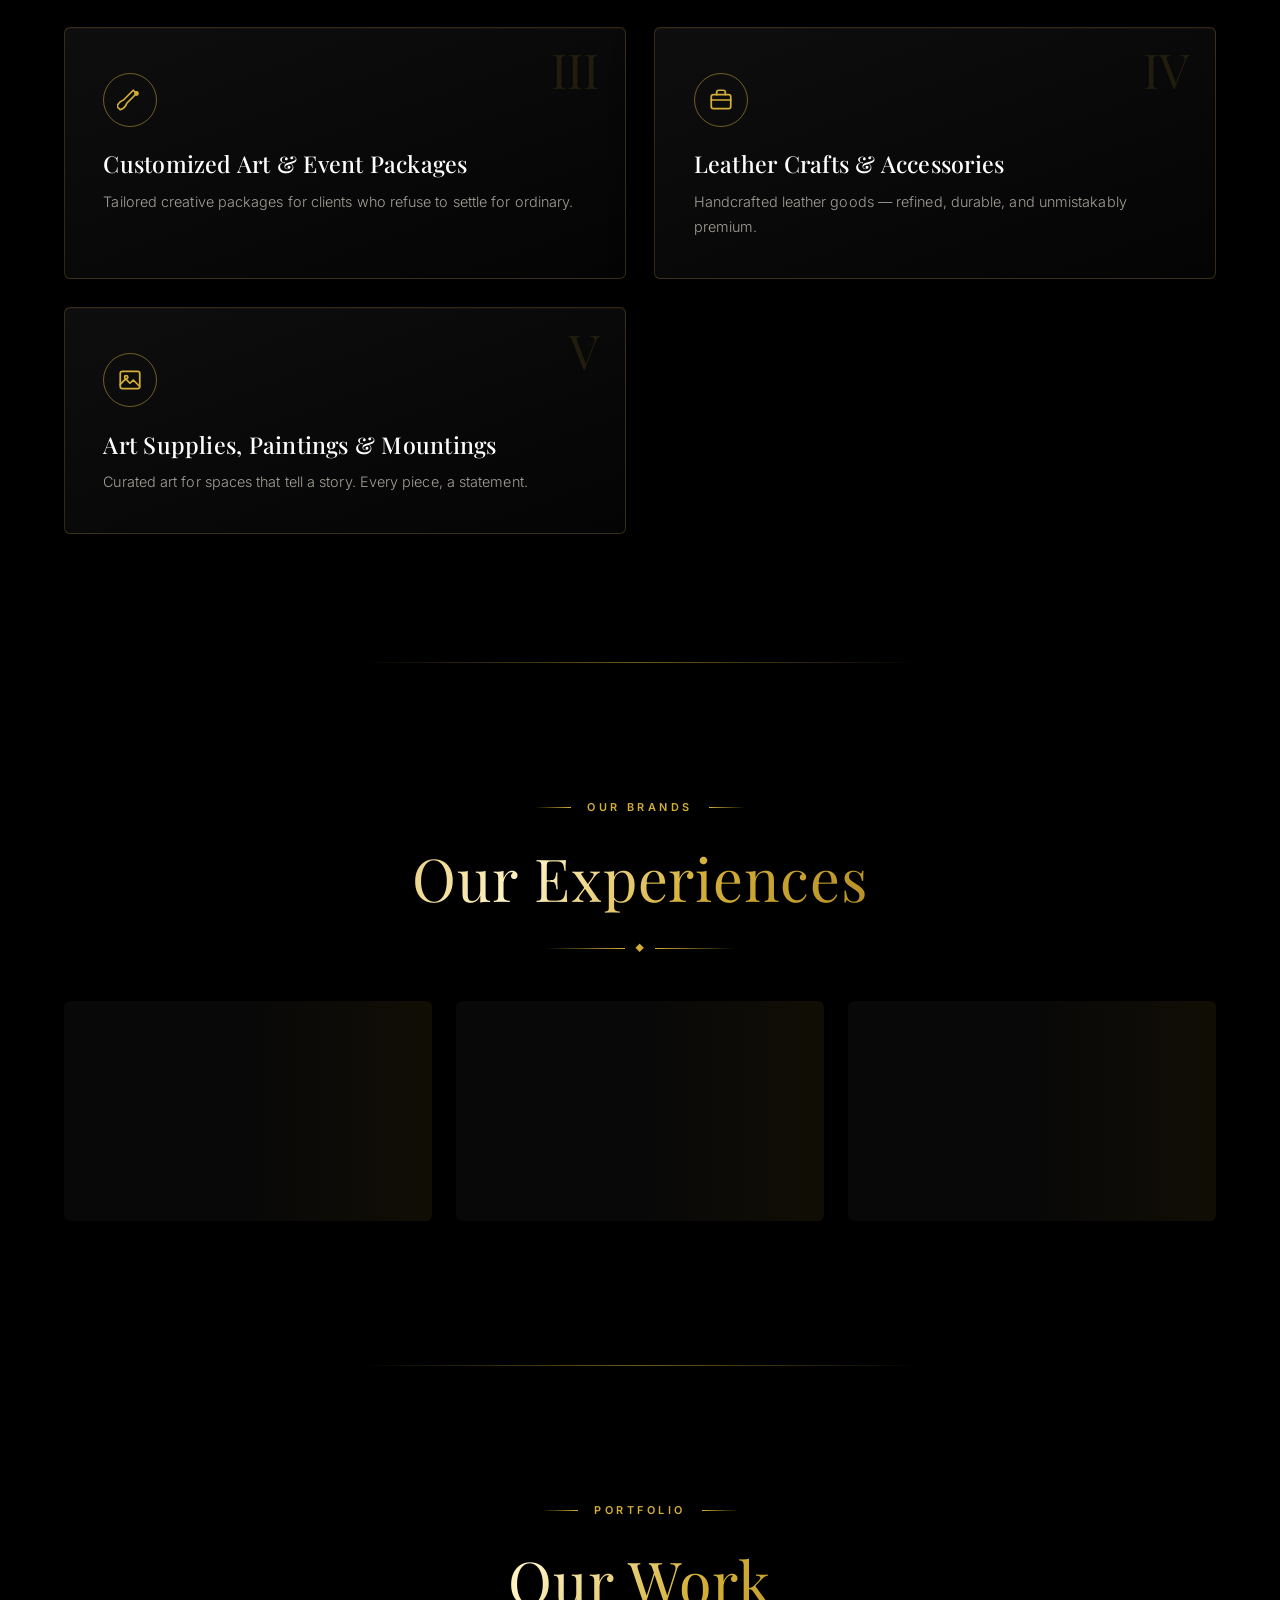
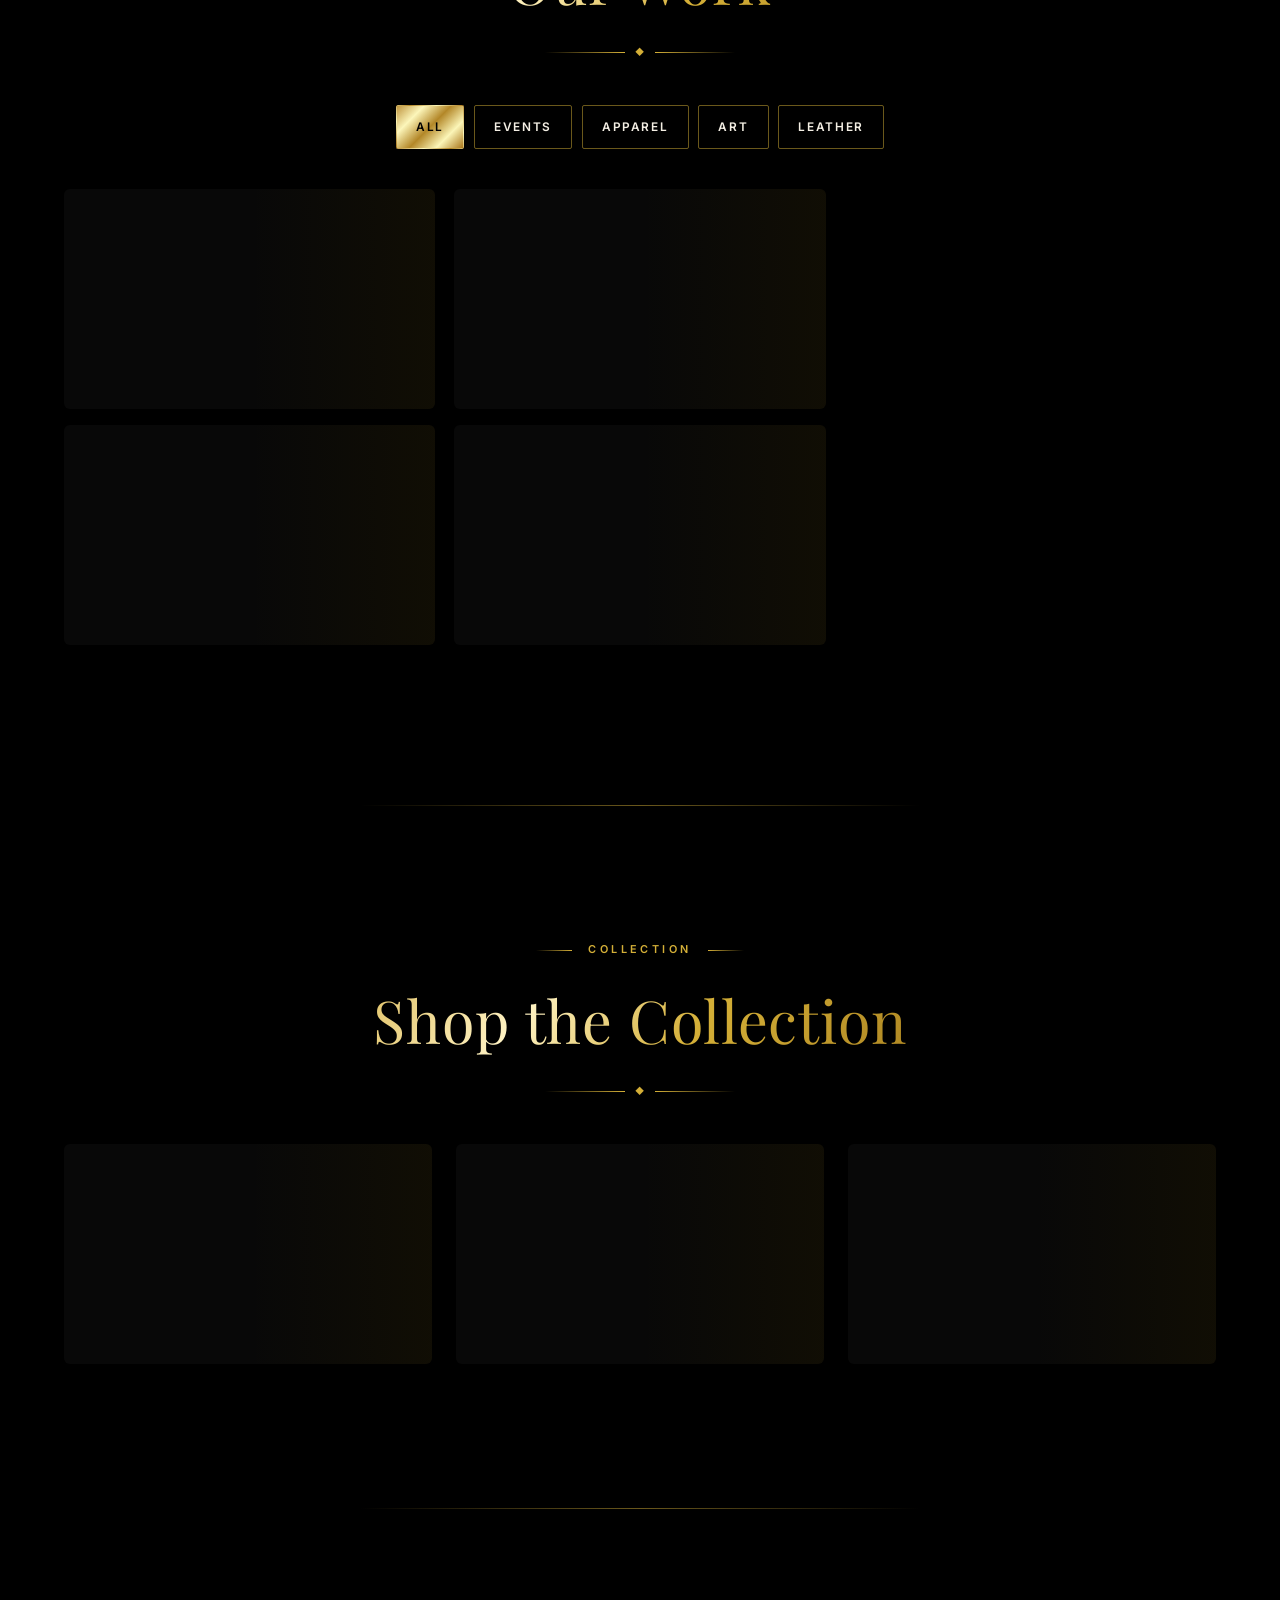
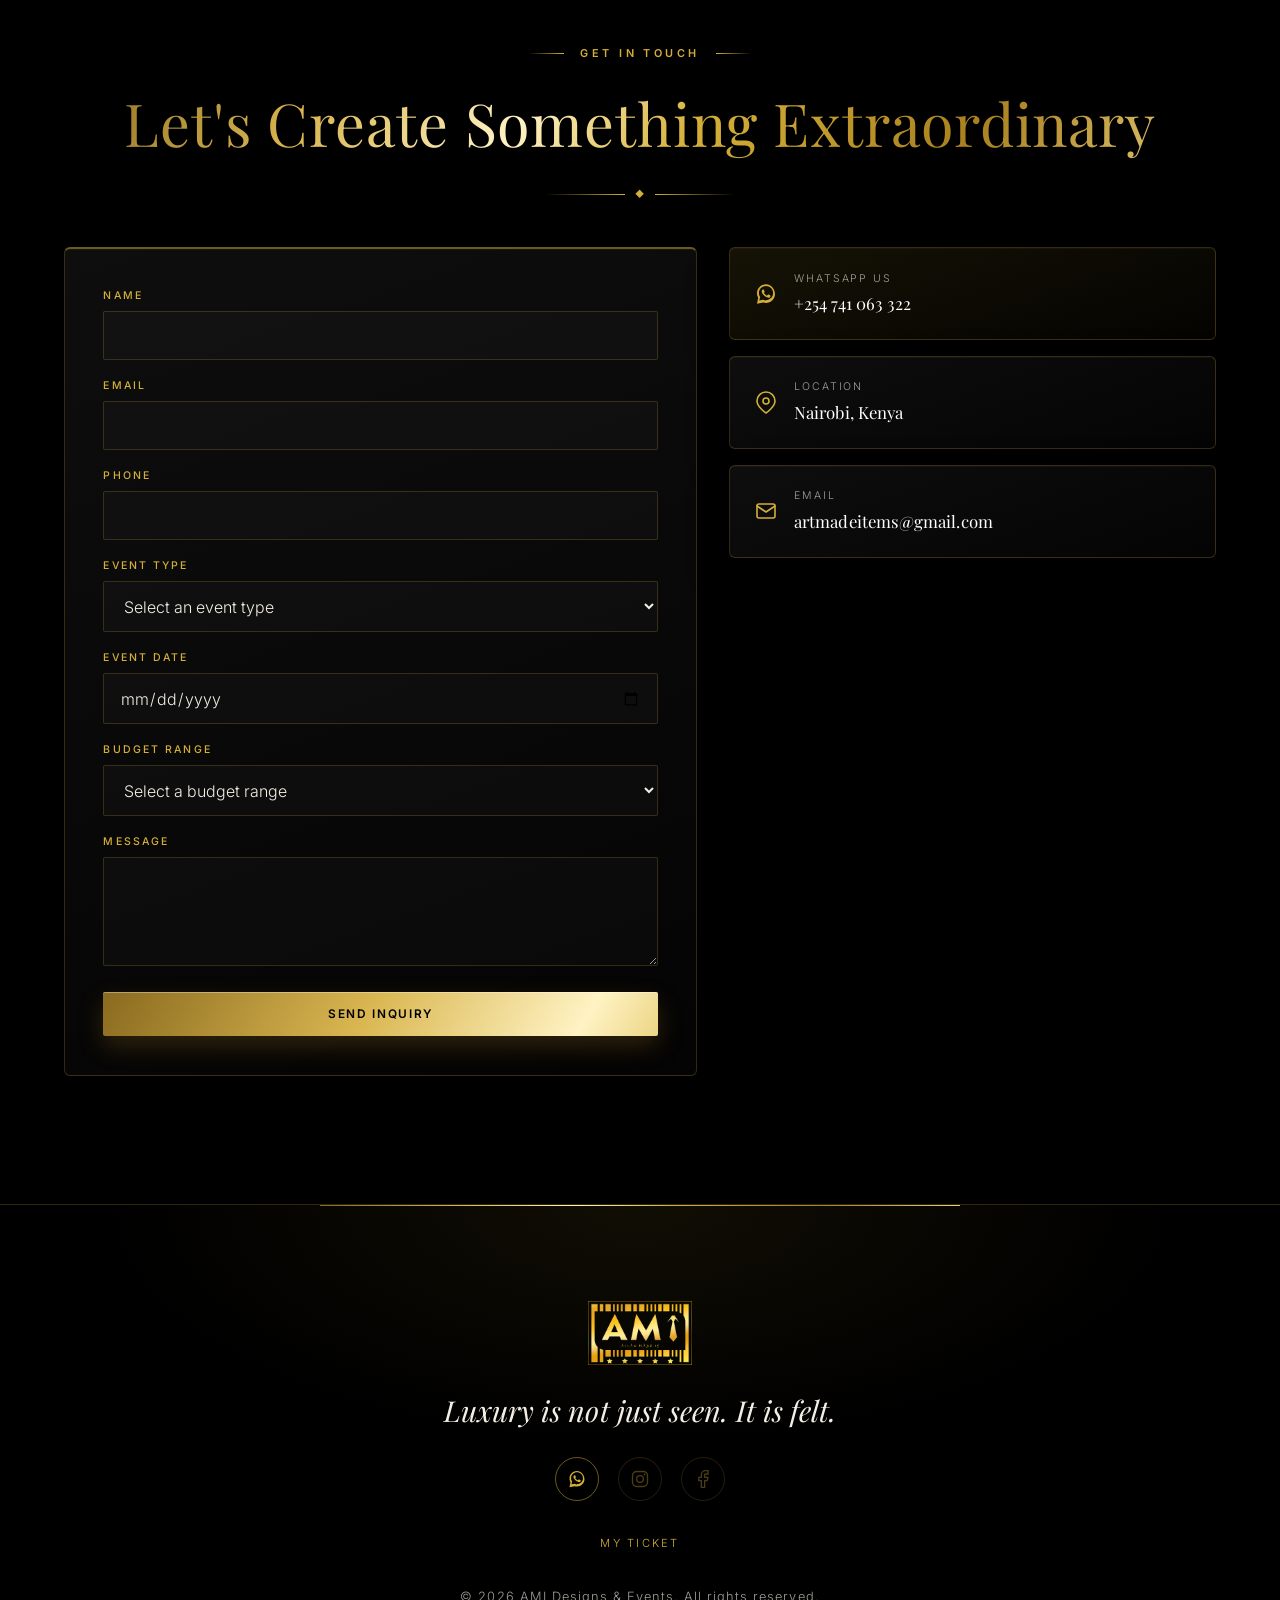
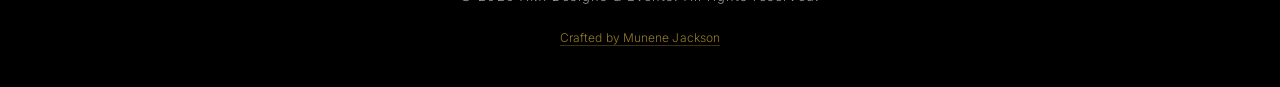
==== commit eaff6e9e: "Add gallery Show more, admin ticket sales tools, and housekeeping - Gallery: load 12 tiles at a time" ====
--- a/index.html
+++ b/index.html
@@ -26,7 +26,7 @@
 <!-- ============ HEADER / NAV ============ -->
 <header class="site-header">
   <div class="container nav-inner">
-    <a href="#home" id="logo-trigger" class="logo-mark" aria-label="AMI Designs & Events — Home">
+    <a href="#home" id="logo-trigger" class="logo-mark logo-shine" aria-label="AMI Designs & Events — Home">
       <img src="/assets/logo.png" alt="AMI Designs & Events logo" height="44">
     </a>
 
@@ -235,6 +235,10 @@
       <div class="gallery-skeleton"></div>
     </div>
 
+    <div class="gallery-more">
+      <button id="gallery-more-btn" class="btn-secondary" type="button" hidden>Show more</button>
+    </div>
+
     <p id="gallery-empty" class="gallery-empty" hidden>
       No gallery items yet — check back soon.
     </p>
@@ -367,7 +371,7 @@
 <!-- ============ FOOTER ============ -->
 <footer class="site-footer">
   <div class="container footer-inner">
-    <img src="/assets/logo.png" alt="AMI Designs & Events logo" class="footer-logo">
+    <span class="logo-shine"><img src="/assets/logo.png" alt="AMI Designs & Events logo" class="footer-logo"></span>
     <p class="footer-tagline">Luxury is not just seen. It is felt.</p>
 
     <div class="footer-socials">
@@ -392,7 +396,7 @@
 
     <p class="footer-tagline"><a href="#ticket" id="footer-my-ticket-link">My Ticket</a></p>
 
-    <p class="footer-copyright">&copy; 2025 AMI Designs & Events. All rights reserved.</p>
+    <p class="footer-copyright">&copy; <span id="footer-year">2026</span> AMI Designs & Events. All rights reserved.</p>
 
     <a href="https://jac-s-hub.vercel.app/" target="_blank" rel="noopener" class="footer-credit">
       Crafted by Munene Jackson
@@ -574,6 +578,10 @@
           </form>
         </div>
         <div id="admin-subtab-sales" class="admin-subtab-content" hidden>
+          <div id="admin-tickets-summary" class="stats-cards admin-tickets-summary"></div>
+          <div class="admin-toolbar">
+            <button id="export-tickets-csv-btn" class="btn-secondary" type="button">Export CSV</button>
+          </div>
           <div id="admin-tickets-list"></div>
         </div>
       </div>
--- a/css/style.css
+++ b/css/style.css
@@ -623,90 +623,6 @@
 .toast-error { background: linear-gradient(135deg, #7a1f1f, #b33d3d); color: #fff; }
 
 /* ============================================
-   CONTACT
-   ============================================ */
-.contact { padding: 6rem 0; }
-
-.contact-grid {
-  display: grid;
-  grid-template-columns: 1fr;
-  gap: 2rem;
-}
-@media (min-width: 900px) {
-  .contact-grid { grid-template-columns: 1.3fr 1fr; align-items: start; }
-}
-
-.contact-form { padding: 2rem; display: flex; flex-direction: column; gap: 1.1rem; }
-.form-row { display: flex; flex-direction: column; gap: 0.4rem; }
-.form-row label {
-  font-size: 0.75rem;
-  letter-spacing: 0.08em;
-  text-transform: uppercase;
-  color: var(--gold-accent);
-}
-.form-row input,
-.form-row select,
-.form-row textarea {
-  background: rgba(255,255,255,0.03);
-  border: 1px solid var(--card-border);
-  border-radius: 8px;
-  padding: 0.75rem 1rem;
-  color: var(--color-white);
-  font-family: var(--font-body);
-  font-size: 0.9rem;
-  transition: border-color var(--transition-base);
-}
-.form-row input:focus,
-.form-row select:focus,
-.form-row textarea:focus {
-  outline: none;
-  border-color: var(--gold-accent);
-}
-.form-row select option { background: #111; color: #fff; }
-.form-row textarea { resize: vertical; }
-
-.form-submit-btn { justify-content: center; margin-top: 0.5rem; }
-.form-submit-btn:disabled { opacity: 0.6; cursor: not-allowed; }
-
-.contact-info { display: flex; flex-direction: column; gap: 1rem; }
-.contact-info-item {
-  display: flex;
-  align-items: center;
-  gap: 1rem;
-  padding: 1.3rem;
-  text-decoration: none;
-  color: var(--color-white);
-}
-.contact-info-item svg { color: var(--gold-accent); flex-shrink: 0; }
-.contact-info-label { font-size: 0.75rem; letter-spacing: 0.06em; text-transform: uppercase; color: var(--color-white-muted); }
-.contact-info-value { font-family: var(--font-heading); font-size: 1.05rem; margin-top: 0.15rem; }
-.whatsapp-highlight { border-color: rgba(212,175,55,0.5); }
-
-/* ============================================
-   TOAST
-   ============================================ */
-.toast {
-  position: fixed;
-  bottom: 1.5rem;
-  left: 50%;
-  transform: translateX(-50%) translateY(20px);
-  background: var(--gold-gradient);
-  color: #000;
-  font-weight: 600;
-  font-size: 0.9rem;
-  padding: 1rem 1.5rem;
-  border-radius: var(--radius-pill);
-  box-shadow: 0 8px 24px rgba(0,0,0,0.4);
-  z-index: 300;
-  opacity: 0;
-  transition: opacity 400ms ease, transform 400ms ease;
-  max-width: 90vw;
-  text-align: center;
-}
-.toast.show { opacity: 1; transform: translateX(-50%) translateY(0); }
-.toast-error { background: linear-gradient(135deg, #7a1f1f, #b33d3d); color: #fff; }
-
-/* ============================================
    ADMIN OVERLAY
    ============================================ */
 .admin-overlay {
@@ -1232,34 +1148,6 @@
 }
 
 /* ============================================
-   DE-TEMPLATING PASS: reserve gold for positive/CTA signals only
-   ============================================ */
-.admin-oos-tag {
-  background: transparent;
-  border: 1px solid rgba(255, 100, 100, 0.4);
-  color: #ff8080;
-}
-.oos-badge {
-  background: rgba(20, 20, 20, 0.85);
-  border: 1px solid rgba(255, 100, 100, 0.5);
-  color: #ff8080;
-}
-
-/* ============================================
-   DE-TEMPLATING PASS: reserve gold for positive/CTA signals only
-   ============================================ */
-.admin-oos-tag {
-  background: transparent;
-  border: 1px solid rgba(255, 100, 100, 0.4);
-  color: #ff8080;
-}
-.oos-badge {
-  background: rgba(20, 20, 20, 0.85);
-  border: 1px solid rgba(255, 100, 100, 0.5);
-  color: #ff8080;
-}
-
-/* ============================================
    ADMIN: grouped record sections
    ============================================ */
 .admin-group { margin-bottom: 2rem; }
--- a/css/luxury.css
+++ b/css/luxury.css
@@ -418,6 +418,9 @@
 .stats-number { font-size: 2.6rem; font-weight: 500; }
 .stats-label { letter-spacing: 0.18em; text-transform: uppercase; font-size: 0.66rem; }
 .bar-fill { border-radius: 2px 2px 0 0; }
+.admin-tickets-summary { grid-template-columns: repeat(auto-fit, minmax(150px, 1fr)); margin-bottom: 1.2rem; }
+.admin-tickets-summary .stats-number { font-size: 1.9rem; }
+.admin-toolbar { display: flex; justify-content: flex-end; margin-bottom: 1.2rem; }
 .scan-result-card { border-radius: var(--radius-card); font-size: 0.95rem; padding: 1.2rem 1.4rem; }
 .qr-reader { border: 1px solid var(--hairline-strong); }
 .pending-row { border-left-color: var(--gold-accent); }
@@ -705,6 +708,8 @@
   background-size: 200% 100%;
   animation: skeletonShimmer 1.8s ease-in-out infinite;
 }
+.gallery-more { display: flex; justify-content: center; margin-top: 2rem; }
+.gallery-more[hidden], .gallery-more button[hidden] { display: none; }
 .gallery-item.is-loaded { min-height: 0; background: none; animation: none; }
 .gallery-item::after {
   /* matted frame, same recipe as the brand and product cards */
@@ -790,6 +795,58 @@
   .service-card::after, .brand-card::after, .product-card::after { display: none; }
 }
 
+/* ============================================================
+   LOGO ANIMATION
+   Soft entrance, then an occasional gold glint that is clipped to the
+   logo's own shape (the PNG is used as a mask on an overlay).
+   ============================================================ */
+.logo-shine {
+  position: relative;
+  display: inline-block;
+  line-height: 0;
+}
+.logo-shine::after {
+  content: "";
+  position: absolute;
+  inset: 0;
+  pointer-events: none; /* never blocks clicks (5-click admin trigger keeps working) */
+  background: linear-gradient(110deg, transparent 40%, rgba(255, 250, 225, 0.9) 50%, transparent 60%) 100% 0 / 250% 100% no-repeat;
+  -webkit-mask: url("/assets/logo.png") center / contain no-repeat;
+  mask: url("/assets/logo.png") center / contain no-repeat;
+  opacity: 0;
+  animation: logoSheen 9s ease-in-out 1.8s infinite;
+}
+.logo-shine img {
+  transition: height 400ms var(--ease-lux), filter 600ms var(--ease-lux);
+}
+.logo-mark.logo-shine img {
+  animation: logoIn 1.1s var(--ease-lux) backwards;
+}
+/* Footer: keep the spacing on the wrapper so the overlay lines up exactly with the image */
+.logo-shine .footer-logo { margin-bottom: 0; }
+.footer-inner > .logo-shine { margin-bottom: 0.4rem; }
+.logo-shine:hover img { filter: drop-shadow(0 0 12px rgba(212, 175, 55, 0.4)); }
+.logo-shine:hover::after { animation: logoSheenHover 1.4s ease-in-out 1; }
+
+@keyframes logoIn {
+  from { opacity: 0; filter: blur(8px); transform: translateY(-6px) scale(0.96); }
+  to   { opacity: 1; filter: blur(0);   transform: none; }
+}
+@keyframes logoSheen {
+  0%   { background-position: 100% 0; opacity: 1; }
+  18%  { background-position: 0% 0;   opacity: 1; }
+  18.1%, 100% { background-position: 0% 0; opacity: 0; }
+}
+@keyframes logoSheenHover {
+  from { background-position: 100% 0; opacity: 1; }
+  to   { background-position: 0% 0;   opacity: 1; }
+}
+
+@media (prefers-reduced-motion: reduce) {
+  .logo-shine::after,
+  .logo-mark.logo-shine img { animation: none; }
+}
+
 @media (prefers-reduced-motion: reduce) {
   *, *::before, *::after {
     animation-duration: 0.01ms !important;
